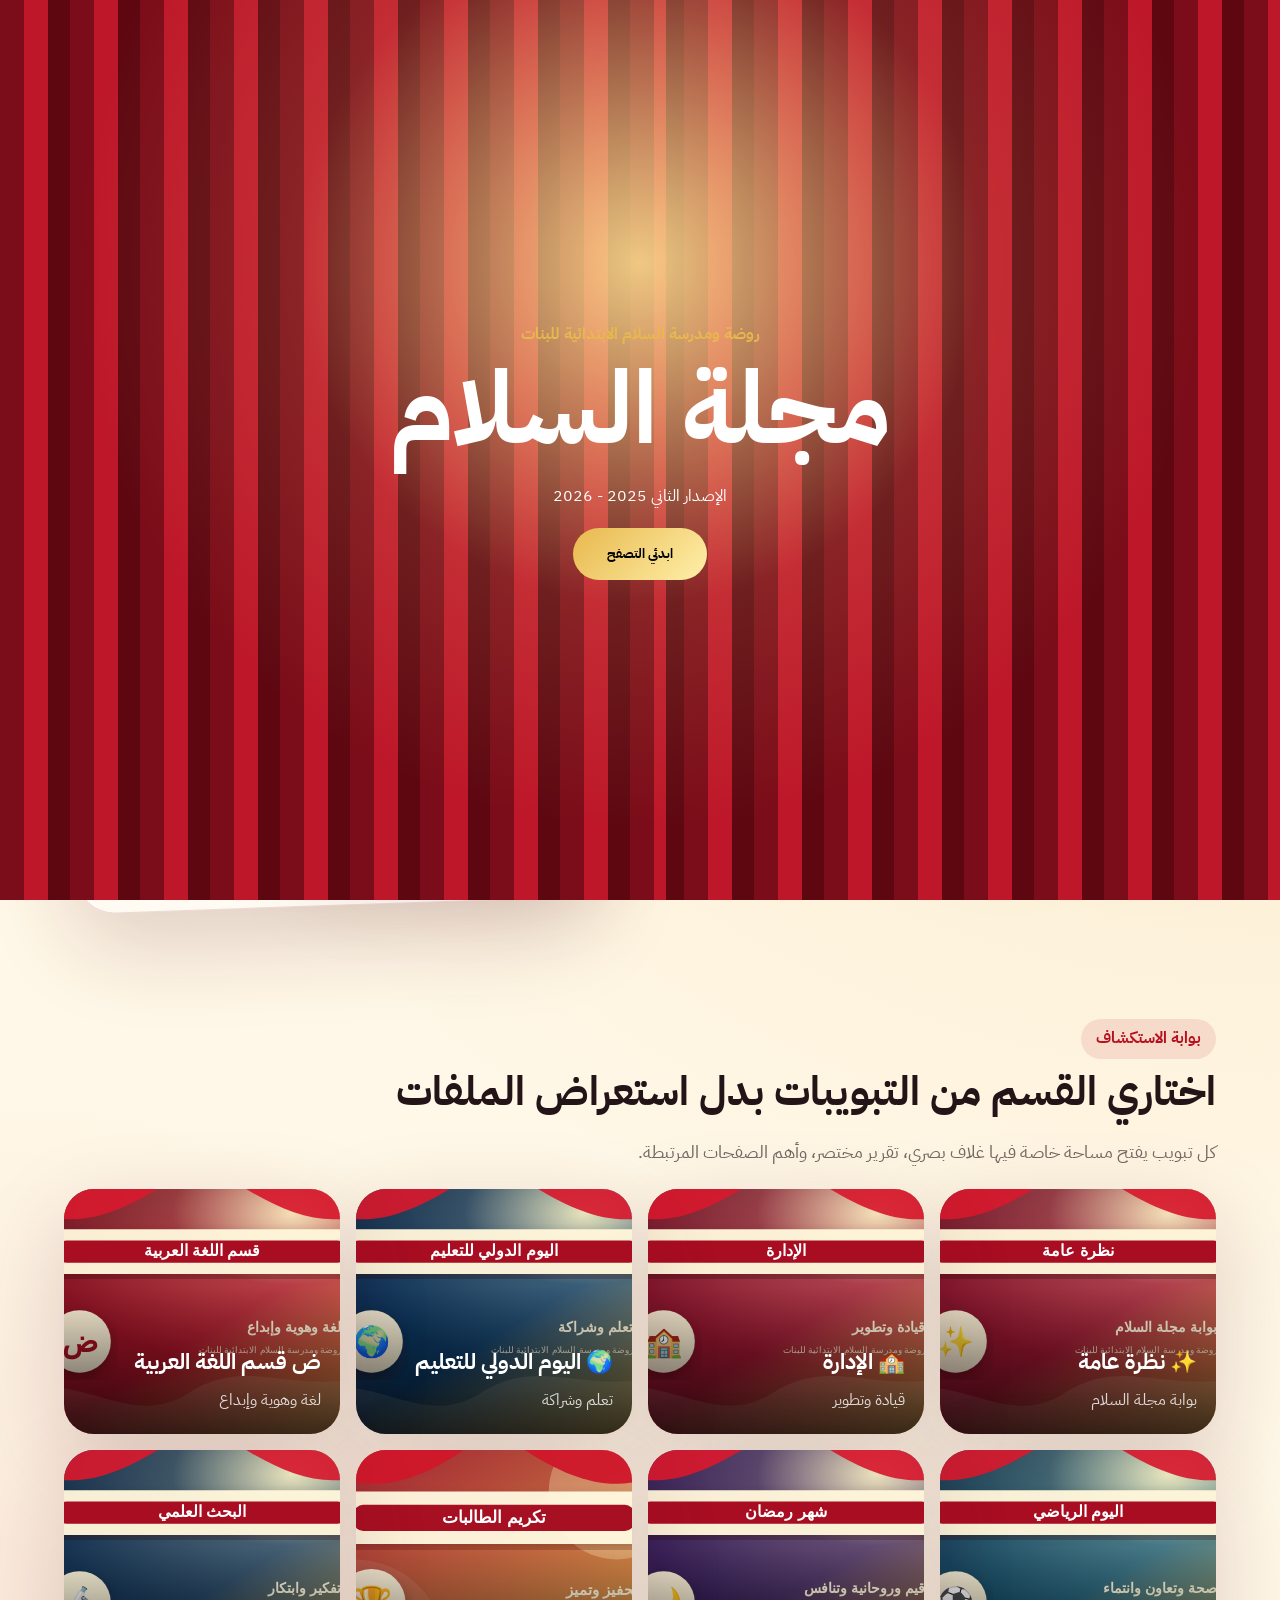
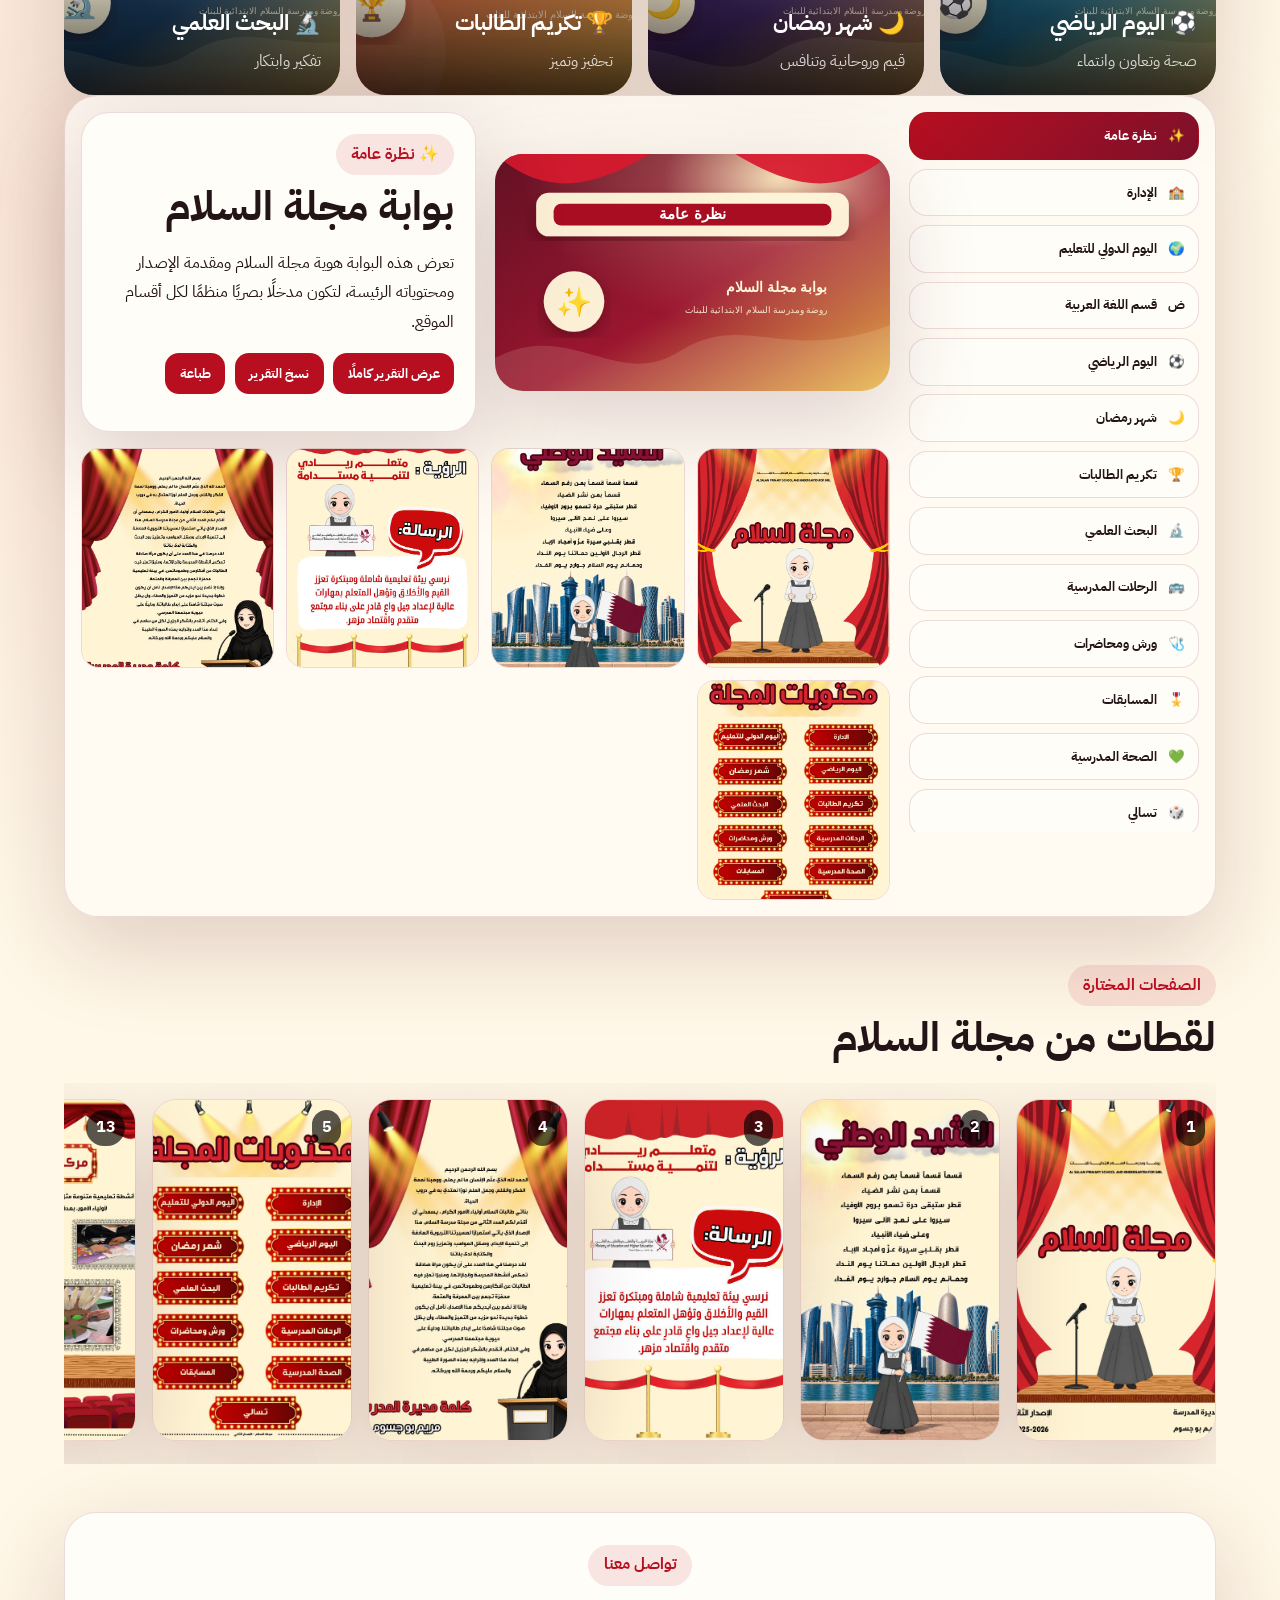
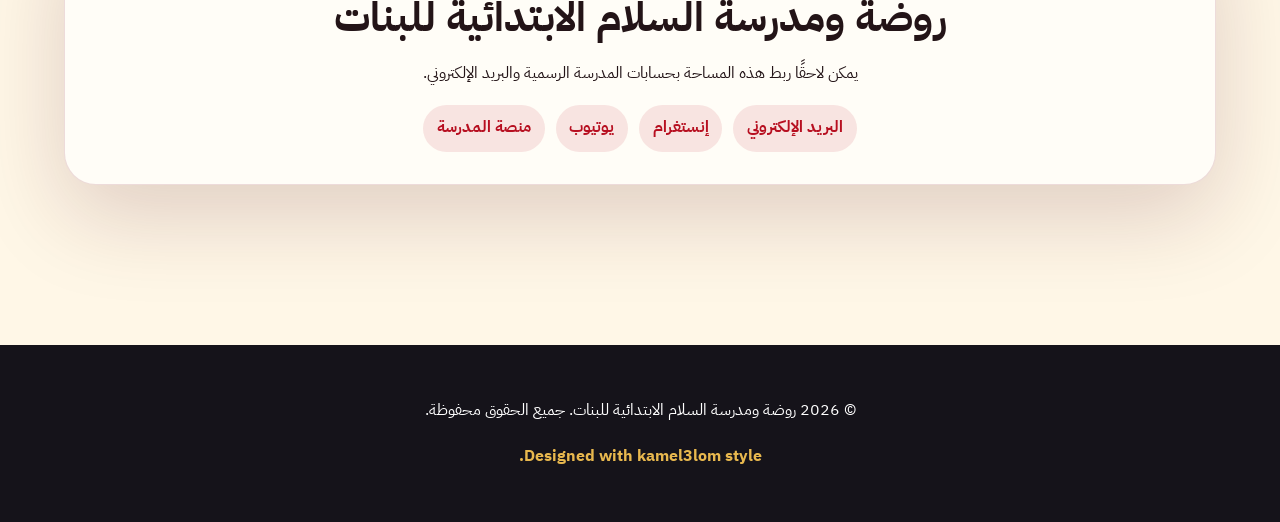
==== index.html @ d7f35604 "Add files via upload" ====
<!doctype html>
<html lang="ar" dir="rtl">
<head>
<meta charset="utf-8"><meta name="viewport" content="width=device-width,initial-scale=1">
<title>روضة ومدرسة السلام الابتدائية للبنات</title>
<meta name="description" content="موقع تفاعلي احترافي لروضة ومدرسة السلام الابتدائية للبنات يعرض المجلة والأقسام والتقارير بطريقة حديثة.">
<link rel="stylesheet" href="style.css">
</head>
<body>
<div class="cinema" id="cinema">
  <div class="curtain right"></div><div class="curtain left"></div><div class="light"></div>
  <div class="cinema-text"><span>روضة ومدرسة السلام الابتدائية للبنات</span><h1>مجلة السلام</h1><p>الإصدار الثاني 2025 - 2026</p><button id="startBtn">ابدئي التصفح</button></div>
</div>

<header class="header">
  <a class="brand" href="index.html"><span class="brand-logo">س</span><span><b>مدرسة السلام الابتدائية</b><small>مجلة السلام الرقمية</small></span></a>
  <nav id="topNav"><a href="#home">الرئيسية</a><a href="#explore">استكشاف</a><a href="#tabbed">الأقسام</a><a href="magazine.html">كل الصفحات</a><a href="#contact">تواصل</a></nav>
  <div class="actions"><button id="soundBtn">🔊</button><button id="themeBtn">◐</button><button id="menuBtn">☰</button></div>
</header>

<main id="home">
<section class="hero reveal">
  <div class="hero-text">
    <span class="label">منصة مدرسية تفاعلية</span>
    <h1>موقع يعرض إنجازات مدرسة السلام بأسلوب مجلة رقمية حديثة</h1>
    <p>واجهة مصممة لتشعر الزائرة أنها داخل منصة رسمية: تبويبات واضحة، تقارير تفاعلية، صور افتتاحية لكل قسم، ومعرض كامل لصفحات المجلة.</p>
    <div class="hero-buttons"><a class="btn" href="#tabbed">تصفّح الأقسام</a><a class="btn alt" href="magazine.html">معرض المجلة</a></div>
  </div>
  <div class="hero-stage">
    <div class="feature-card"><img src="assets/pages/page-01.jpg" alt="غلاف مجلة السلام"><span>مجلة السلام</span></div>
    <div class="floating-note">اضغطي على التبويب لفتح التقرير والصور</div>
  </div>
</section>

<section id="explore" class="portal reveal">
  <div class="section-head"><span class="label">بوابة الاستكشاف</span><h2>اختاري القسم من التبويبات بدل استعراض الملفات</h2><p>كل تبويب يفتح مساحة خاصة فيها غلاف بصري، تقرير مختصر، وأهم الصفحات المرتبطة.</p></div>
  <div class="portal-tabs" id="portalTabs"></div>
</section>

<section id="tabbed" class="tabbed reveal">
  <div class="tabs-shell">
    <aside class="side-tabs" id="sideTabs"></aside>
    <section class="tab-content" id="tabContent"></section>
  </div>
</section>

<section class="showcase reveal">
  <div class="section-head"><span class="label">الصفحات المختارة</span><h2>لقطات من مجلة السلام</h2></div>
  <div class="page-carousel" id="pageCarousel"></div>
</section>

<section id="contact" class="contact reveal">
  <div class="contact-card"><span class="label">تواصل معنا</span><h2>روضة ومدرسة السلام الابتدائية للبنات</h2><p>يمكن لاحقًا ربط هذه المساحة بحسابات المدرسة الرسمية والبريد الإلكتروني.</p><div><a>البريد الإلكتروني</a><a>إنستغرام</a><a>يوتيوب</a><a>منصة المدرسة</a></div></div>
</section>
</main>

<div class="report-modal" id="reportModal">
  <div class="report-panel"><button class="close" id="closeReport">×</button><div id="reportPanelContent"></div></div>
</div>
<div class="image-modal" id="imageModal"><button id="closeImage">×</button><img id="bigImage" alt="صفحة مكبرة"></div>
<button class="top-btn" id="topBtn">↑</button>
<footer><p>© 2026 روضة ومدرسة السلام الابتدائية للبنات. جميع الحقوق محفوظة.</p><p class="sig">Designed with kamel3lom style.</p></footer>
<script src="data.js"></script><script src="script.js"></script>
</body></html>
---- style.css ----
@import url('https://fonts.googleapis.com/css2?family=IBM+Plex+Sans+Arabic:wght@400;500;700;800&display=swap');
:root{--bg:#fff7e7;--surface:#fffdf7;--glass:rgba(255,253,247,.78);--text:#231417;--muted:#756764;--red:#b70f20;--maroon:#7d102a;--gold:#e8b84e;--line:rgba(125,16,42,.14);--shadow:0 30px 90px rgba(78,18,30,.18)}
.dark{--bg:#0f0d13;--surface:#1b1720;--glass:rgba(27,23,32,.78);--text:#fff8ea;--muted:#c9beb7;--line:rgba(255,255,255,.12);--shadow:0 30px 90px rgba(0,0,0,.5)}
*{box-sizing:border-box}html{scroll-behavior:smooth}body{margin:0;font-family:'IBM Plex Sans Arabic',Tahoma,sans-serif;color:var(--text);background:radial-gradient(circle at top right,rgba(232,184,78,.28),transparent 34%),radial-gradient(circle at left 48%,rgba(183,15,32,.08),transparent 30%),var(--bg);line-height:1.85}a{text-decoration:none;color:inherit}img{display:block;max-width:100%}button,input{font-family:inherit}
.cinema{position:fixed;inset:0;z-index:999;background:#160b0e;display:grid;place-items:center;overflow:hidden;transition:.8s}.cinema.hide{opacity:0;visibility:hidden}.curtain{position:absolute;top:0;height:100%;width:52%;background:repeating-linear-gradient(90deg,#7b0c19 0 24px,#bd1729 24px 48px,#5e0711 48px 70px);transition:1.4s cubic-bezier(.77,0,.18,1)}.curtain.right{right:0}.curtain.left{left:0}.cinema.open .curtain.right{transform:translateX(102%)}.cinema.open .curtain.left{transform:translateX(-102%)}.light{position:absolute;inset:-15%;background:radial-gradient(circle at 50% 34%,rgba(255,226,145,.88),rgba(255,226,145,.11) 30%,transparent 50%)}.cinema-text{position:relative;text-align:center;color:white;z-index:2}.cinema-text span{color:var(--gold);font-weight:900}.cinema-text h1{font-size:clamp(3rem,8vw,7rem);margin:.2rem 0}.cinema-text button{border:none;border-radius:999px;padding:1rem 2.1rem;background:linear-gradient(135deg,var(--gold),#fff0a9);font-weight:900;cursor:pointer}
.header{position:sticky;top:0;z-index:80;display:flex;align-items:center;justify-content:space-between;gap:1rem;padding:1rem 5vw;background:var(--glass);backdrop-filter:blur(20px);border-bottom:1px solid var(--line)}.brand{display:flex;align-items:center;gap:.8rem}.brand-logo{width:54px;height:54px;border-radius:19px;background:linear-gradient(135deg,var(--red),var(--gold));display:grid;place-items:center;color:white;font-weight:900;font-size:1.45rem;box-shadow:var(--shadow)}.brand small{display:block;color:var(--muted)}nav{display:flex;gap:.2rem}nav a{padding:.65rem .85rem;border-radius:999px;color:var(--muted);font-weight:900}nav a:hover{background:rgba(183,15,32,.1);color:var(--red)}.actions{display:flex;gap:.45rem}.actions button{width:43px;height:43px;border:1px solid var(--line);border-radius:15px;background:var(--surface);color:var(--text);font-weight:900;cursor:pointer}.actions #menuBtn{display:none}
main{padding:0 5vw 4rem}.hero{min-height:78vh;display:grid;grid-template-columns:1.08fr .92fr;gap:2rem;align-items:center;padding:4rem 0}.label{display:inline-flex;background:rgba(183,15,32,.1);color:var(--red);padding:.35rem .95rem;border-radius:999px;font-weight:900}.dark .label{color:var(--gold);background:rgba(232,184,78,.13)}h1{font-size:clamp(2.5rem,5.5vw,5.4rem);line-height:1.1;margin:.75rem 0 1rem}h2{font-size:clamp(1.9rem,3.2vw,3.1rem);line-height:1.25;margin:.4rem 0}.hero p,.section-head p,.mag-hero p{font-size:1.15rem;color:var(--muted);max-width:760px}.hero-buttons{display:flex;gap:.85rem;flex-wrap:wrap;margin-top:2rem}.btn{border:none;border-radius:17px;padding:.9rem 1.25rem;background:linear-gradient(135deg,var(--red),var(--maroon));color:white;font-weight:900;box-shadow:var(--shadow);display:inline-flex}.btn.alt{background:var(--surface);border:1px solid var(--line);color:var(--text)}
.hero-stage{position:relative}.feature-card{background:var(--glass);border:1px solid var(--line);border-radius:38px;padding:1rem;box-shadow:var(--shadow);transform:rotate(-2deg)}.feature-card img{border-radius:28px}.feature-card span{display:block;text-align:center;font-weight:900;color:var(--red);margin-top:.7rem}.floating-note{position:absolute;bottom:8%;right:-3%;background:var(--surface);border:1px solid var(--line);border-radius:22px;padding:.9rem 1rem;box-shadow:var(--shadow);font-weight:900;color:var(--muted)}
.section-head{margin:3rem 0 1.25rem}.portal-tabs{display:grid;grid-template-columns:repeat(4,1fr);gap:1rem}.portal-card{position:relative;min-height:245px;border-radius:30px;overflow:hidden;box-shadow:var(--shadow);cursor:pointer;transition:.3s}.portal-card:hover{transform:translateY(-8px)}.portal-card img{height:100%;width:100%;object-fit:cover}.portal-card .overlay{position:absolute;inset:0;background:linear-gradient(to top,rgba(0,0,0,.74),transparent 60%);display:flex;align-items:end;padding:1.2rem;color:white}.portal-card h3{margin:0;font-size:1.35rem}.portal-card p{margin:.2rem 0 0;color:rgba(255,255,255,.82)}
.tabs-shell{display:grid;grid-template-columns:290px 1fr;gap:1.2rem;background:var(--glass);border:1px solid var(--line);border-radius:34px;padding:1rem;box-shadow:var(--shadow)}.side-tabs{display:grid;gap:.55rem;align-content:start;max-height:720px;overflow:auto}.tab-btn{display:flex;align-items:center;gap:.7rem;text-align:right;border:1px solid var(--line);background:var(--surface);color:var(--text);border-radius:18px;padding:.8rem;cursor:pointer;font-weight:900}.tab-btn.active{background:linear-gradient(135deg,var(--red),var(--maroon));color:white}.tab-content{min-height:600px}.tab-hero{display:grid;grid-template-columns:1fr 1fr;gap:1.2rem;align-items:center}.tab-hero img{border-radius:28px;box-shadow:var(--shadow)}.tab-report{background:var(--surface);border:1px solid var(--line);border-radius:28px;padding:1.3rem;box-shadow:var(--shadow)}.tab-actions{display:flex;gap:.6rem;flex-wrap:wrap;margin:1rem 0}.tab-actions button,.report-actions button{border:none;border-radius:14px;background:var(--red);color:white;padding:.65rem .9rem;font-weight:900;cursor:pointer}.tab-pages{display:grid;grid-template-columns:repeat(4,1fr);gap:.75rem;margin-top:1rem}.tab-pages img{height:220px;width:100%;object-fit:cover;border-radius:18px;cursor:pointer;border:1px solid var(--line);transition:.2s}.tab-pages img:hover{transform:scale(1.03)}
.page-carousel{display:grid;grid-auto-flow:column;grid-auto-columns:minmax(200px,260px);gap:1rem;overflow:auto;padding:1rem 0 1.4rem}.page-thumb{position:relative;border-radius:24px;overflow:hidden;box-shadow:var(--shadow);cursor:pointer;border:1px solid var(--line)}.page-thumb img{height:340px;width:100%;object-fit:cover}.page-thumb b{position:absolute;top:.6rem;right:.6rem;background:rgba(0,0,0,.65);color:white;border-radius:999px;padding:.2rem .6rem}
.contact{padding:3rem 0}.contact-card{background:var(--surface);border:1px solid var(--line);border-radius:32px;padding:2rem;text-align:center;box-shadow:var(--shadow)}.contact-card div{display:flex;justify-content:center;gap:.7rem;flex-wrap:wrap}.contact-card a{background:rgba(183,15,32,.1);color:var(--red);padding:.55rem .85rem;border-radius:999px;font-weight:900}
.report-modal,.image-modal{position:fixed;inset:0;z-index:220;background:rgba(0,0,0,.84);display:none;align-items:center;justify-content:center;padding:2rem}.report-modal.open,.image-modal.open{display:flex}.report-panel{width:min(1120px,96vw);max-height:88vh;overflow:auto;background:var(--surface);border-radius:34px;padding:1.3rem;box-shadow:var(--shadow)}.close,#closeImage{position:absolute;top:22px;left:22px;width:50px;height:50px;border:none;border-radius:17px;font-size:2rem;cursor:pointer}.image-modal img{max-width:94vw;max-height:88vh;border-radius:20px;background:white}
.mag-hero{text-align:center;max-width:900px;margin:auto;padding:4rem 0 1.5rem}.mag-hero input{width:min(640px,100%);padding:1rem;border:1px solid var(--line);background:var(--surface);color:var(--text);border-radius:18px}.gallery-grid{display:grid;grid-template-columns:repeat(4,1fr);gap:1rem}.gallery-item{background:var(--surface);border:1px solid var(--line);border-radius:24px;overflow:hidden;box-shadow:var(--shadow);cursor:pointer}.gallery-item img{height:330px;width:100%;object-fit:cover}.gallery-item p{margin:0;padding:.75rem 1rem;color:var(--muted);font-weight:900}
.reveal{opacity:0;transform:translateY(26px);transition:.75s}.reveal.show{opacity:1;transform:translateY(0)}.top-btn{position:fixed;bottom:22px;left:22px;width:46px;height:46px;border:none;border-radius:16px;background:var(--gold);font-weight:900;box-shadow:var(--shadow);display:none}.top-btn.show{display:block}footer{background:#15131a;color:white;text-align:center;padding:2.2rem 5vw;margin-top:3rem}.sig{color:var(--gold);font-weight:900}
@media(max-width:1100px){.hero,.tab-hero{grid-template-columns:1fr}.portal-tabs,.gallery-grid,.tab-pages{grid-template-columns:repeat(2,1fr)}.tabs-shell{grid-template-columns:1fr}.side-tabs{grid-template-columns:repeat(2,1fr);max-height:none}}
@media(max-width:760px){.actions #menuBtn{display:block}nav{display:none;position:fixed;inset:86px 0 auto 0;background:var(--surface);padding:1rem 5vw;border-bottom:1px solid var(--line);flex-direction:column;align-items:stretch}nav.open{display:flex}.hero{min-height:auto;padding:2rem 0}h1{font-size:2.35rem}.portal-tabs,.gallery-grid,.tab-pages,.side-tabs{grid-template-columns:1fr}.floating-note{position:static;margin-top:1rem}}
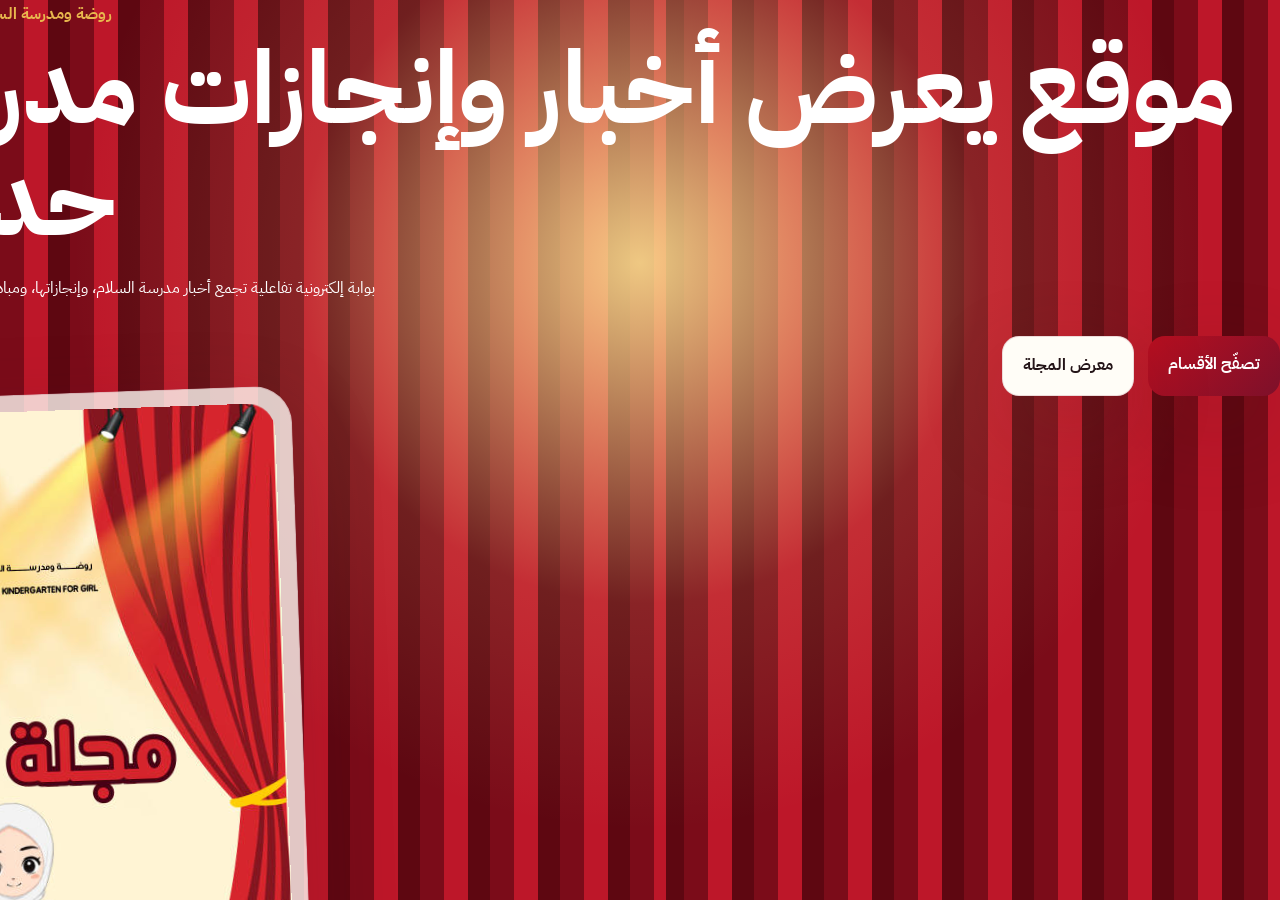
==== commit e53db768: "Add files via upload" ====
--- a/index.html
+++ b/index.html
@@ -9,21 +9,8 @@
 <body>
 <div class="cinema" id="cinema">
   <div class="curtain right"></div><div class="curtain left"></div><div class="light"></div>
-  <div class="cinema-text"><span>روضة ومدرسة السلام الابتدائية للبنات</span><h1>مجلة السلام</h1><p>الإصدار الثاني 2025 - 2026</p><button id="startBtn">ابدئي التصفح</button></div>
-</div>
-
-<header class="header">
-  <a class="brand" href="index.html"><span class="brand-logo">س</span><span><b>مدرسة السلام الابتدائية</b><small>مجلة السلام الرقمية</small></span></a>
-  <nav id="topNav"><a href="#home">الرئيسية</a><a href="#explore">استكشاف</a><a href="#tabbed">الأقسام</a><a href="magazine.html">كل الصفحات</a><a href="#contact">تواصل</a></nav>
-  <div class="actions"><button id="soundBtn">🔊</button><button id="themeBtn">◐</button><button id="menuBtn">☰</button></div>
-</header>
-
-<main id="home">
-<section class="hero reveal">
-  <div class="hero-text">
-    <span class="label">منصة مدرسية تفاعلية</span>
-    <h1>موقع يعرض إنجازات مدرسة السلام بأسلوب مجلة رقمية حديثة</h1>
-    <p>واجهة مصممة لتشعر الزائرة أنها داخل منصة رسمية: تبويبات واضحة، تقارير تفاعلية، صور افتتاحية لكل قسم، ومعرض كامل لصفحات المجلة.</p>
+  <div class="cinema-text"><span>روضة ومدرسة السلام الابتدائية للبنات</span><h1>موقع يعرض أخبار وإنجازات مدرسة السلام بأسلوب مجلة رقمية حديثة</h1>
+    <p>بوابة إلكترونية تفاعلية تجمع أخبار مدرسة السلام، وإنجازاتها، ومبادراتها التعليمية في عرض رقمي منظم يعكس هوية المدرسة ورسالتها.</p>
     <div class="hero-buttons"><a class="btn" href="#tabbed">تصفّح الأقسام</a><a class="btn alt" href="magazine.html">معرض المجلة</a></div>
   </div>
   <div class="hero-stage">
@@ -59,6 +46,6 @@
 </div>
 <div class="image-modal" id="imageModal"><button id="closeImage">×</button><img id="bigImage" alt="صفحة مكبرة"></div>
 <button class="top-btn" id="topBtn">↑</button>
-<footer><p>© 2026 روضة ومدرسة السلام الابتدائية للبنات. جميع الحقوق محفوظة.</p><p class="sig">Designed with kamel3lom style.</p></footer>
+<footer><p>© 2026 روضة ومدرسة السلام الابتدائية للبنات. جميع الحقوق محفوظة.</p></footer>
 <script src="data.js"></script><script src="script.js"></script>
 </body></html>
--- a/style.css
+++ b/style.css
@@ -16,3 +16,220 @@
 .reveal{opacity:0;transform:translateY(26px);transition:.75s}.reveal.show{opacity:1;transform:translateY(0)}.top-btn{position:fixed;bottom:22px;left:22px;width:46px;height:46px;border:none;border-radius:16px;background:var(--gold);font-weight:900;box-shadow:var(--shadow);display:none}.top-btn.show{display:block}footer{background:#15131a;color:white;text-align:center;padding:2.2rem 5vw;margin-top:3rem}.sig{color:var(--gold);font-weight:900}
 @media(max-width:1100px){.hero,.tab-hero{grid-template-columns:1fr}.portal-tabs,.gallery-grid,.tab-pages{grid-template-columns:repeat(2,1fr)}.tabs-shell{grid-template-columns:1fr}.side-tabs{grid-template-columns:repeat(2,1fr);max-height:none}}
 @media(max-width:760px){.actions #menuBtn{display:block}nav{display:none;position:fixed;inset:86px 0 auto 0;background:var(--surface);padding:1rem 5vw;border-bottom:1px solid var(--line);flex-direction:column;align-items:stretch}nav.open{display:flex}.hero{min-height:auto;padding:2rem 0}h1{font-size:2.35rem}.portal-tabs,.gallery-grid,.tab-pages,.side-tabs{grid-template-columns:1fr}.floating-note{position:static;margin-top:1rem}}
+
+
+/* Salama visual identity enhancements */
+.portal-card .overlay{
+  justify-content:space-between;
+  gap:1rem;
+}
+.mini-salama{
+  width:86px;
+  height:86px!important;
+  object-fit:cover;
+  border-radius:28px;
+  border:3px solid rgba(255,255,255,.85);
+  box-shadow:0 18px 45px rgba(0,0,0,.28);
+  transform:rotate(-3deg);
+}
+.tab-icon{
+  width:36px;
+  height:36px;
+  display:grid;
+  place-items:center;
+  border-radius:13px;
+  background:rgba(183,15,32,.10);
+}
+.tab-btn.active .tab-icon{
+  background:rgba(255,255,255,.18);
+}
+.tab-hero.enhanced{
+  align-items:stretch;
+}
+.section-cover{
+  position:relative;
+  min-height:360px;
+}
+.section-cover > img{
+  width:100%;
+  height:100%;
+  min-height:360px;
+  object-fit:cover;
+  border-radius:28px;
+  box-shadow:var(--shadow);
+}
+.salama-badge{
+  position:absolute;
+  left:22px;
+  bottom:22px;
+  display:flex;
+  align-items:center;
+  gap:.75rem;
+  background:rgba(255,253,247,.88);
+  border:1px solid rgba(255,255,255,.7);
+  backdrop-filter:blur(14px);
+  border-radius:26px;
+  padding:.55rem .75rem;
+  box-shadow:0 22px 60px rgba(0,0,0,.22);
+}
+.dark .salama-badge{
+  background:rgba(27,23,32,.86);
+}
+.salama-badge img{
+  width:76px;
+  height:76px;
+  object-fit:cover;
+  border-radius:22px;
+  border:3px solid #fff;
+}
+.salama-badge span{
+  width:48px;
+  height:48px;
+  display:grid;
+  place-items:center;
+  border-radius:17px;
+  background:linear-gradient(135deg,var(--red),var(--gold));
+  color:#fff;
+  font-size:1.45rem;
+  font-weight:900;
+}
+.salama-badge.large img{
+  width:92px;
+  height:92px;
+}
+.identity-strip{
+  margin:1rem 0;
+  padding:1rem;
+  border-radius:22px;
+  border:1px solid var(--line);
+  background:linear-gradient(135deg,rgba(183,15,32,.08),rgba(232,184,78,.12));
+}
+.identity-strip span{
+  display:block;
+  color:var(--red);
+  font-weight:900;
+  font-size:.9rem;
+}
+.identity-strip b{
+  display:block;
+  font-size:1.25rem;
+}
+.identity-strip em{
+  display:block;
+  color:var(--muted);
+  font-style:normal;
+}
+.report-view{
+  margin-bottom:1rem;
+}
+@media(max-width:760px){
+  .mini-salama{width:70px;height:70px!important}
+  .salama-badge{position:static;margin-top:.8rem;justify-content:center}
+  .section-cover > img{min-height:250px}
+}
+
+/* Mobile speed and iPhone responsiveness */
+*{
+  -webkit-tap-highlight-color: transparent;
+}
+img{
+  content-visibility:auto;
+  will-change:transform;
+  backface-visibility:hidden;
+}
+.tab-btn,
+.portal-card,
+.tab-pages img,
+.page-thumb,
+.gallery-item,
+button{
+  touch-action: manipulation;
+}
+.tab-btn{
+  min-height:58px;
+}
+.tab-content{
+  scroll-margin-top:105px;
+}
+.tab-pages.compact{
+  grid-template-columns:repeat(4,1fr);
+}
+.more-btn{
+  margin-top:1rem;
+  width:100%;
+  border:none;
+  border-radius:18px;
+  padding:.9rem 1rem;
+  background:linear-gradient(135deg,var(--red),var(--maroon));
+  color:white;
+  font-weight:900;
+  box-shadow:var(--shadow);
+  cursor:pointer;
+}
+@media(max-width:760px){
+  .tabs-shell{
+    gap:.75rem;
+    padding:.7rem;
+  }
+  .side-tabs{
+    display:flex;
+    overflow-x:auto;
+    gap:.55rem;
+    padding-bottom:.25rem;
+    scroll-snap-type:x mandatory;
+  }
+  .tab-btn{
+    min-width:154px;
+    scroll-snap-align:start;
+    justify-content:center;
+    flex-direction:column;
+    gap:.25rem;
+    font-size:.95rem;
+  }
+  .tab-icon{
+    width:42px;
+    height:42px;
+  }
+  .tab-content{
+    min-height:auto;
+  }
+  .tab-hero.enhanced{
+    gap:.8rem;
+  }
+  .section-cover > img{
+    min-height:210px;
+    max-height:280px;
+    object-fit:cover;
+  }
+  .tab-report{
+    padding:1rem;
+  }
+  .tab-pages.compact{
+    grid-template-columns:repeat(2,1fr);
+  }
+  .tab-pages img{
+    height:170px;
+  }
+  .portal-tabs{
+    grid-template-columns:1fr;
+  }
+}
+
+/* Final Salama tab visuals */
+.portal-card img,
+.section-cover > img{
+  object-fit: cover;
+  object-position: center;
+}
+.portal-card{
+  min-height: 285px;
+}
+.portal-card .overlay{
+  background: linear-gradient(to top, rgba(55, 5, 15, .78), rgba(55, 5, 15, .08) 62%);
+}
+.tab-hero.enhanced .section-cover > img{
+  object-position: center;
+}
+footer .sig{
+  display:none !important;
+}
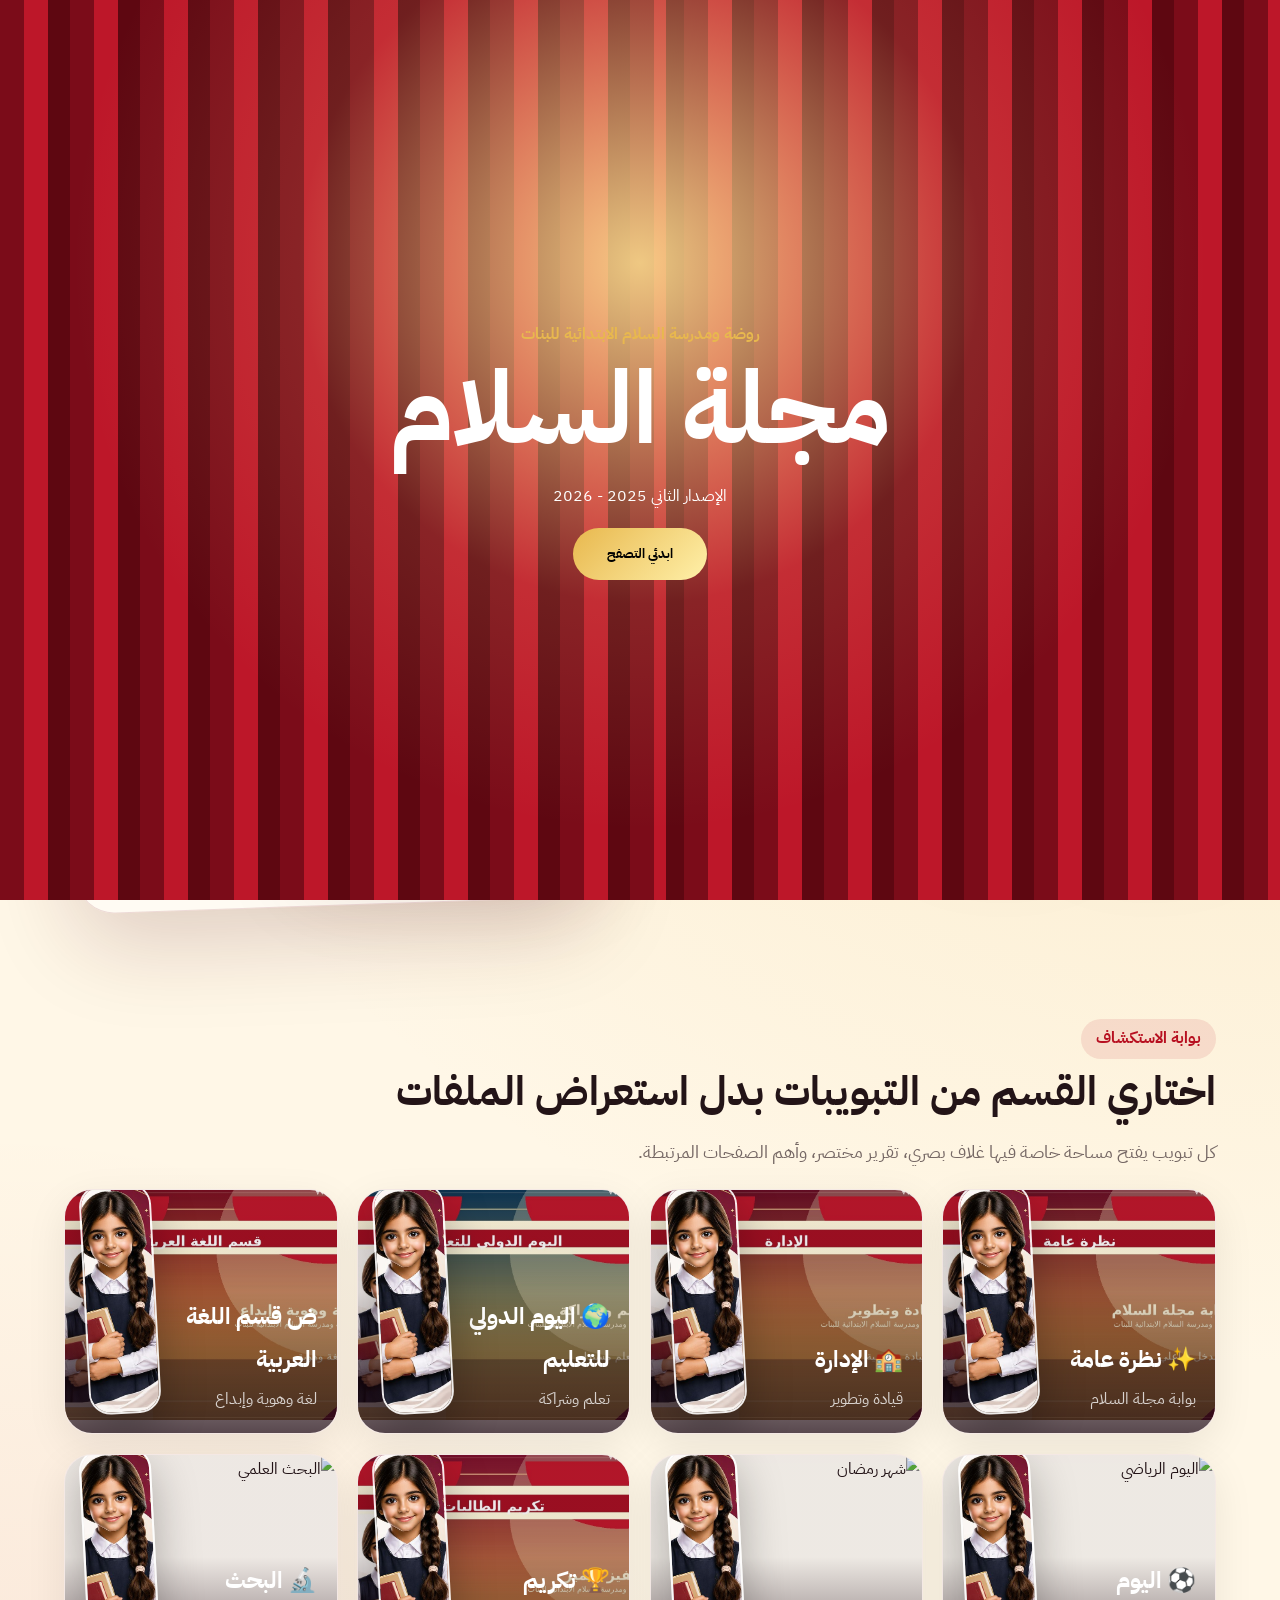
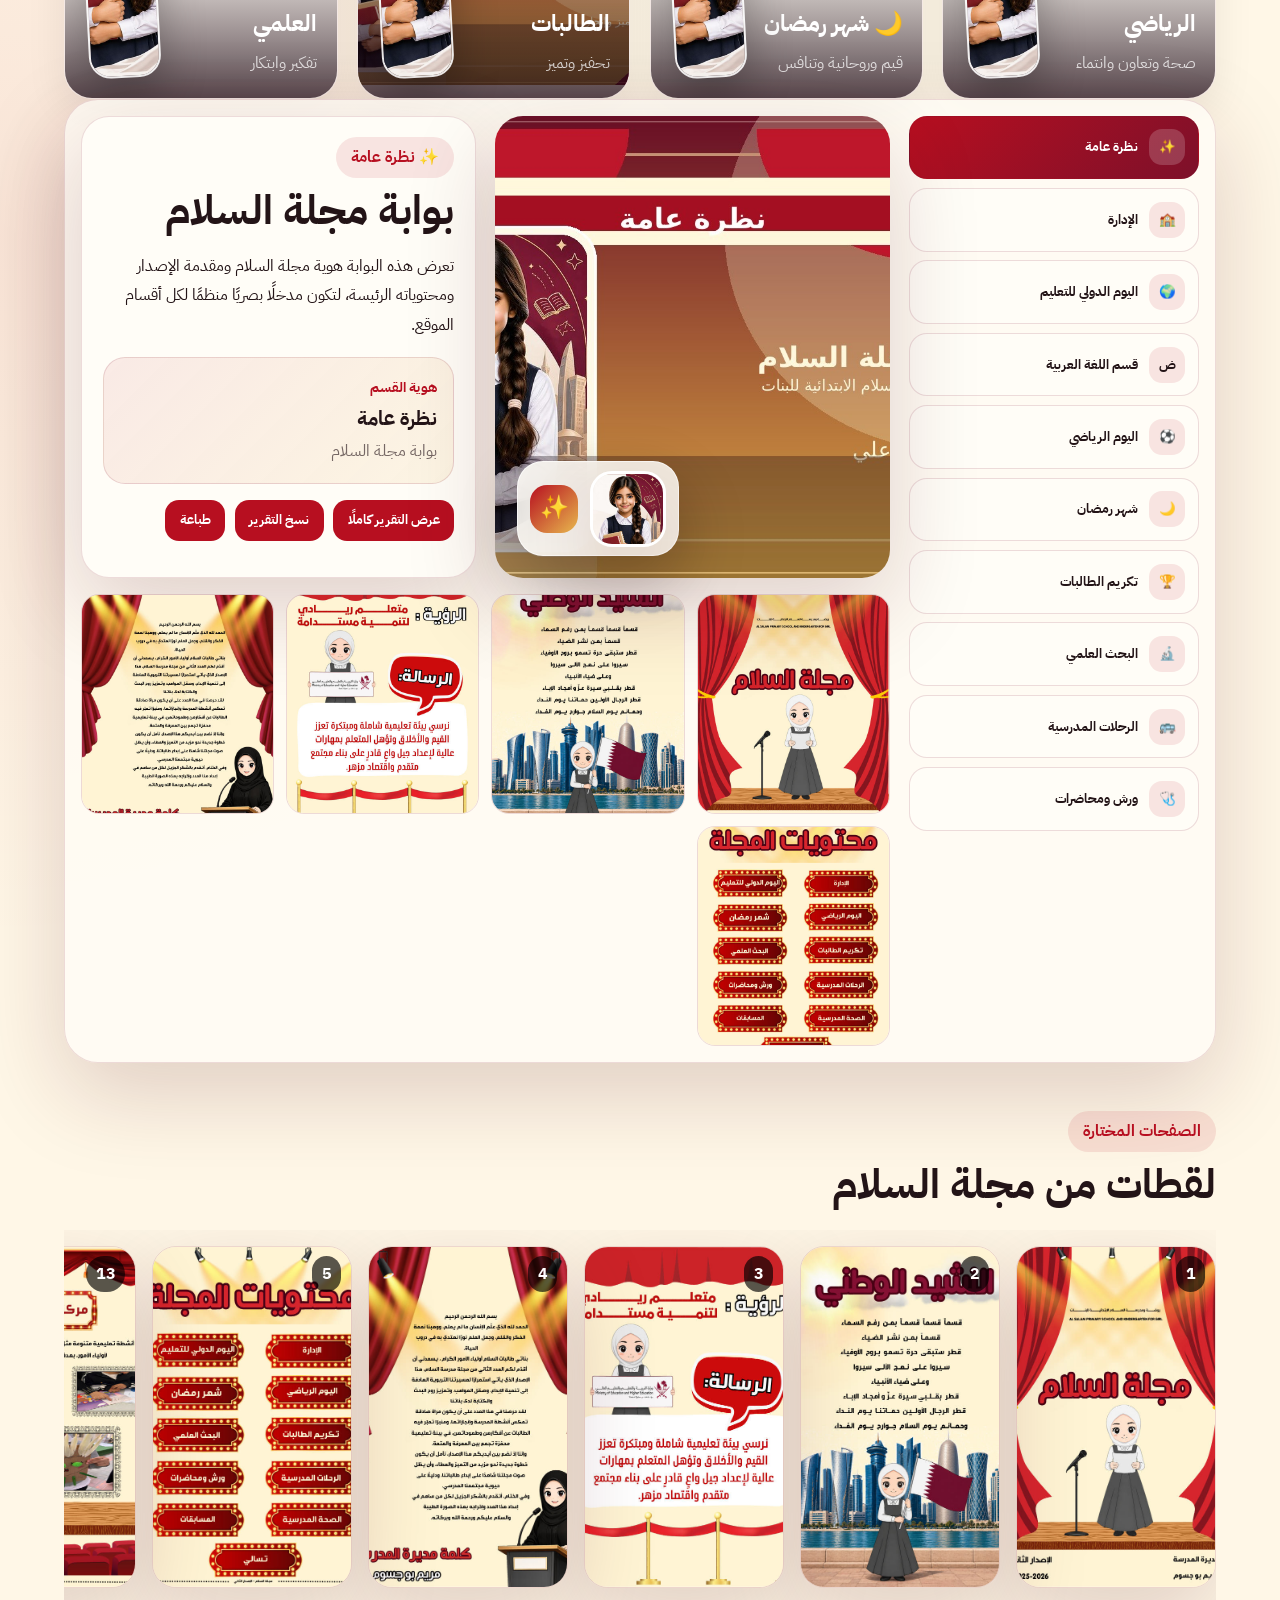
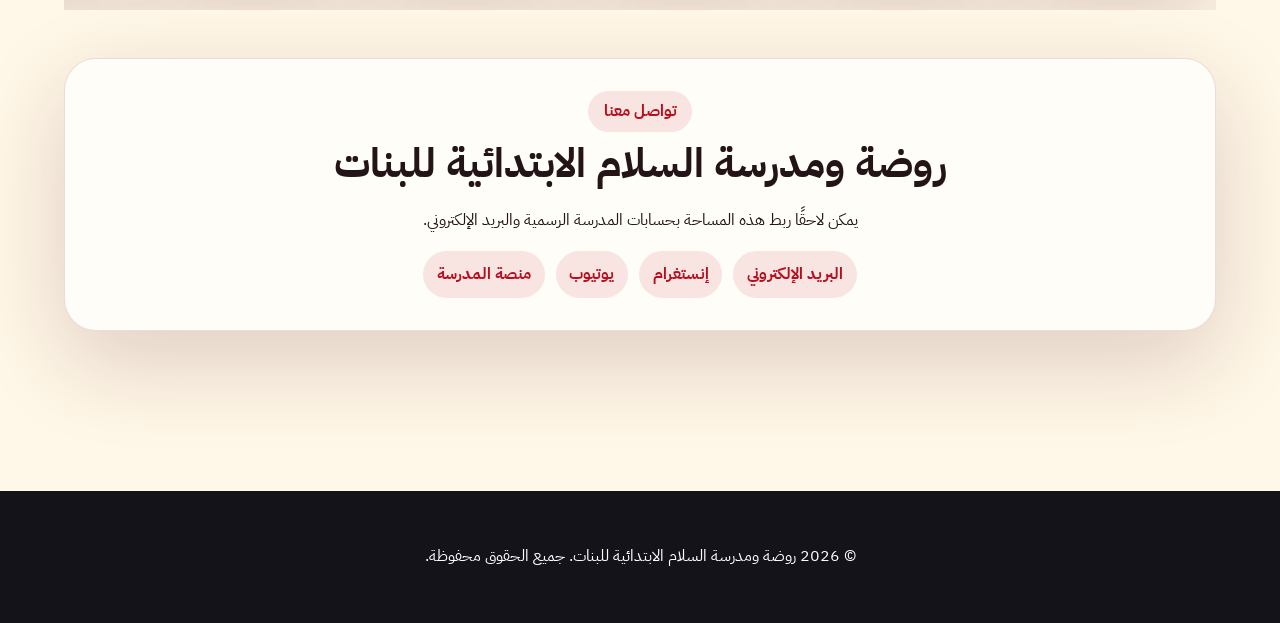
==== commit 18ae86bf: "Add files via upload" ====
--- a/index.html
+++ b/index.html
@@ -9,8 +9,21 @@
 <body>
 <div class="cinema" id="cinema">
   <div class="curtain right"></div><div class="curtain left"></div><div class="light"></div>
-  <div class="cinema-text"><span>روضة ومدرسة السلام الابتدائية للبنات</span><h1>موقع يعرض أخبار وإنجازات مدرسة السلام بأسلوب مجلة رقمية حديثة</h1>
-    <p>بوابة إلكترونية تفاعلية تجمع أخبار مدرسة السلام، وإنجازاتها، ومبادراتها التعليمية في عرض رقمي منظم يعكس هوية المدرسة ورسالتها.</p>
+  <div class="cinema-text"><span>روضة ومدرسة السلام الابتدائية للبنات</span><h1>مجلة السلام</h1><p>الإصدار الثاني 2025 - 2026</p><button id="startBtn">ابدئي التصفح</button></div>
+</div>
+
+<header class="header">
+  <a class="brand" href="index.html"><span class="brand-logo">س</span><span><b>مدرسة السلام الابتدائية</b><small>مجلة السلام الرقمية</small></span></a>
+  <nav id="topNav"><a href="#home">الرئيسية</a><a href="#explore">استكشاف</a><a href="#tabbed">الأقسام</a><a href="magazine.html">كل الصفحات</a><a href="#contact">تواصل</a></nav>
+  <div class="actions"><button id="soundBtn">🔊</button><button id="themeBtn">◐</button><button id="menuBtn">☰</button></div>
+</header>
+
+<main id="home">
+<section class="hero reveal">
+  <div class="hero-text">
+    <span class="label">منصة مدرسية تفاعلية</span>
+    <h1>موقع يعرض أخبار وإنجازات مدرسة السلام بأسلوب مجلة رقمية حديثة</h1>
+    <p>منصة رقمية حديثة تعرض أخبار مدرسة السلام وإنجازاتها ومبادراتها التعليمية بأسلوب تفاعلي أنيق يعكس هوية المدرسة ورسالتها التربوية.</p>
     <div class="hero-buttons"><a class="btn" href="#tabbed">تصفّح الأقسام</a><a class="btn alt" href="magazine.html">معرض المجلة</a></div>
   </div>
   <div class="hero-stage">
--- a/style.css
+++ b/style.css
@@ -128,108 +128,55 @@
   .section-cover > img{min-height:250px}
 }
 
-/* Mobile speed and iPhone responsiveness */
-*{
-  -webkit-tap-highlight-color: transparent;
+/* Qatari Salama cards - no foreign flags */
+footer .sig{display:none!important}
+.portal-card img,.section-cover > img{object-fit:cover;object-position:center}
+.portal-card .overlay{background:linear-gradient(to top,rgba(55,5,15,.72),rgba(55,5,15,.06) 62%)}
+.salama-badge img{object-position:center top}
+
+
+/* Refined elegant tabs */
+.portal-tabs{
+  gap:1.2rem!important;
 }
-img{
-  content-visibility:auto;
-  will-change:transform;
-  backface-visibility:hidden;
+.portal-card{
+  border-radius:28px!important;
+  overflow:hidden;
+  background:rgba(255,252,247,.92)!important;
+  border:1px solid rgba(120,13,42,.08)!important;
+  box-shadow:0 12px 40px rgba(0,0,0,.08)!important;
+  transition:all .28s ease;
 }
-.tab-btn,
-.portal-card,
-.tab-pages img,
-.page-thumb,
-.gallery-item,
-button{
-  touch-action: manipulation;
+.portal-card:hover{
+  transform:translateY(-6px);
+  box-shadow:0 24px 60px rgba(0,0,0,.16)!important;
 }
-.tab-btn{
-  min-height:58px;
+.portal-card img{
+  height:230px!important;
+  object-fit:cover!important;
 }
-.tab-content{
-  scroll-margin-top:105px;
+.portal-card .overlay{
+  padding:1.2rem!important;
+  background:linear-gradient(to top,rgba(31,10,20,.74),rgba(31,10,20,.08) 58%)!important;
 }
-.tab-pages.compact{
-  grid-template-columns:repeat(4,1fr);
+.portal-card h3{
+  font-size:1.45rem!important;
 }
-.more-btn{
-  margin-top:1rem;
-  width:100%;
-  border:none;
-  border-radius:18px;
-  padding:.9rem 1rem;
-  background:linear-gradient(135deg,var(--red),var(--maroon));
-  color:white;
-  font-weight:900;
-  box-shadow:var(--shadow);
-  cursor:pointer;
+.portal-card p{
+  opacity:.95;
+}
+.mini-salama{
+  width:72px!important;
+  height:72px!important;
+  border-radius:22px!important;
+  border:2px solid rgba(255,255,255,.9)!important;
+}
+.hero p{
+  max-width:900px;
+  line-height:2;
 }
 @media(max-width:760px){
-  .tabs-shell{
-    gap:.75rem;
-    padding:.7rem;
-  }
-  .side-tabs{
-    display:flex;
-    overflow-x:auto;
-    gap:.55rem;
-    padding-bottom:.25rem;
-    scroll-snap-type:x mandatory;
-  }
-  .tab-btn{
-    min-width:154px;
-    scroll-snap-align:start;
-    justify-content:center;
-    flex-direction:column;
-    gap:.25rem;
-    font-size:.95rem;
-  }
-  .tab-icon{
-    width:42px;
-    height:42px;
-  }
-  .tab-content{
-    min-height:auto;
-  }
-  .tab-hero.enhanced{
-    gap:.8rem;
-  }
-  .section-cover > img{
-    min-height:210px;
-    max-height:280px;
-    object-fit:cover;
-  }
-  .tab-report{
-    padding:1rem;
-  }
-  .tab-pages.compact{
-    grid-template-columns:repeat(2,1fr);
-  }
-  .tab-pages img{
-    height:170px;
-  }
-  .portal-tabs{
-    grid-template-columns:1fr;
+  .portal-card img{
+    height:180px!important;
   }
 }
-
-/* Final Salama tab visuals */
-.portal-card img,
-.section-cover > img{
-  object-fit: cover;
-  object-position: center;
-}
-.portal-card{
-  min-height: 285px;
-}
-.portal-card .overlay{
-  background: linear-gradient(to top, rgba(55, 5, 15, .78), rgba(55, 5, 15, .08) 62%);
-}
-.tab-hero.enhanced .section-cover > img{
-  object-position: center;
-}
-footer .sig{
-  display:none !important;
-}
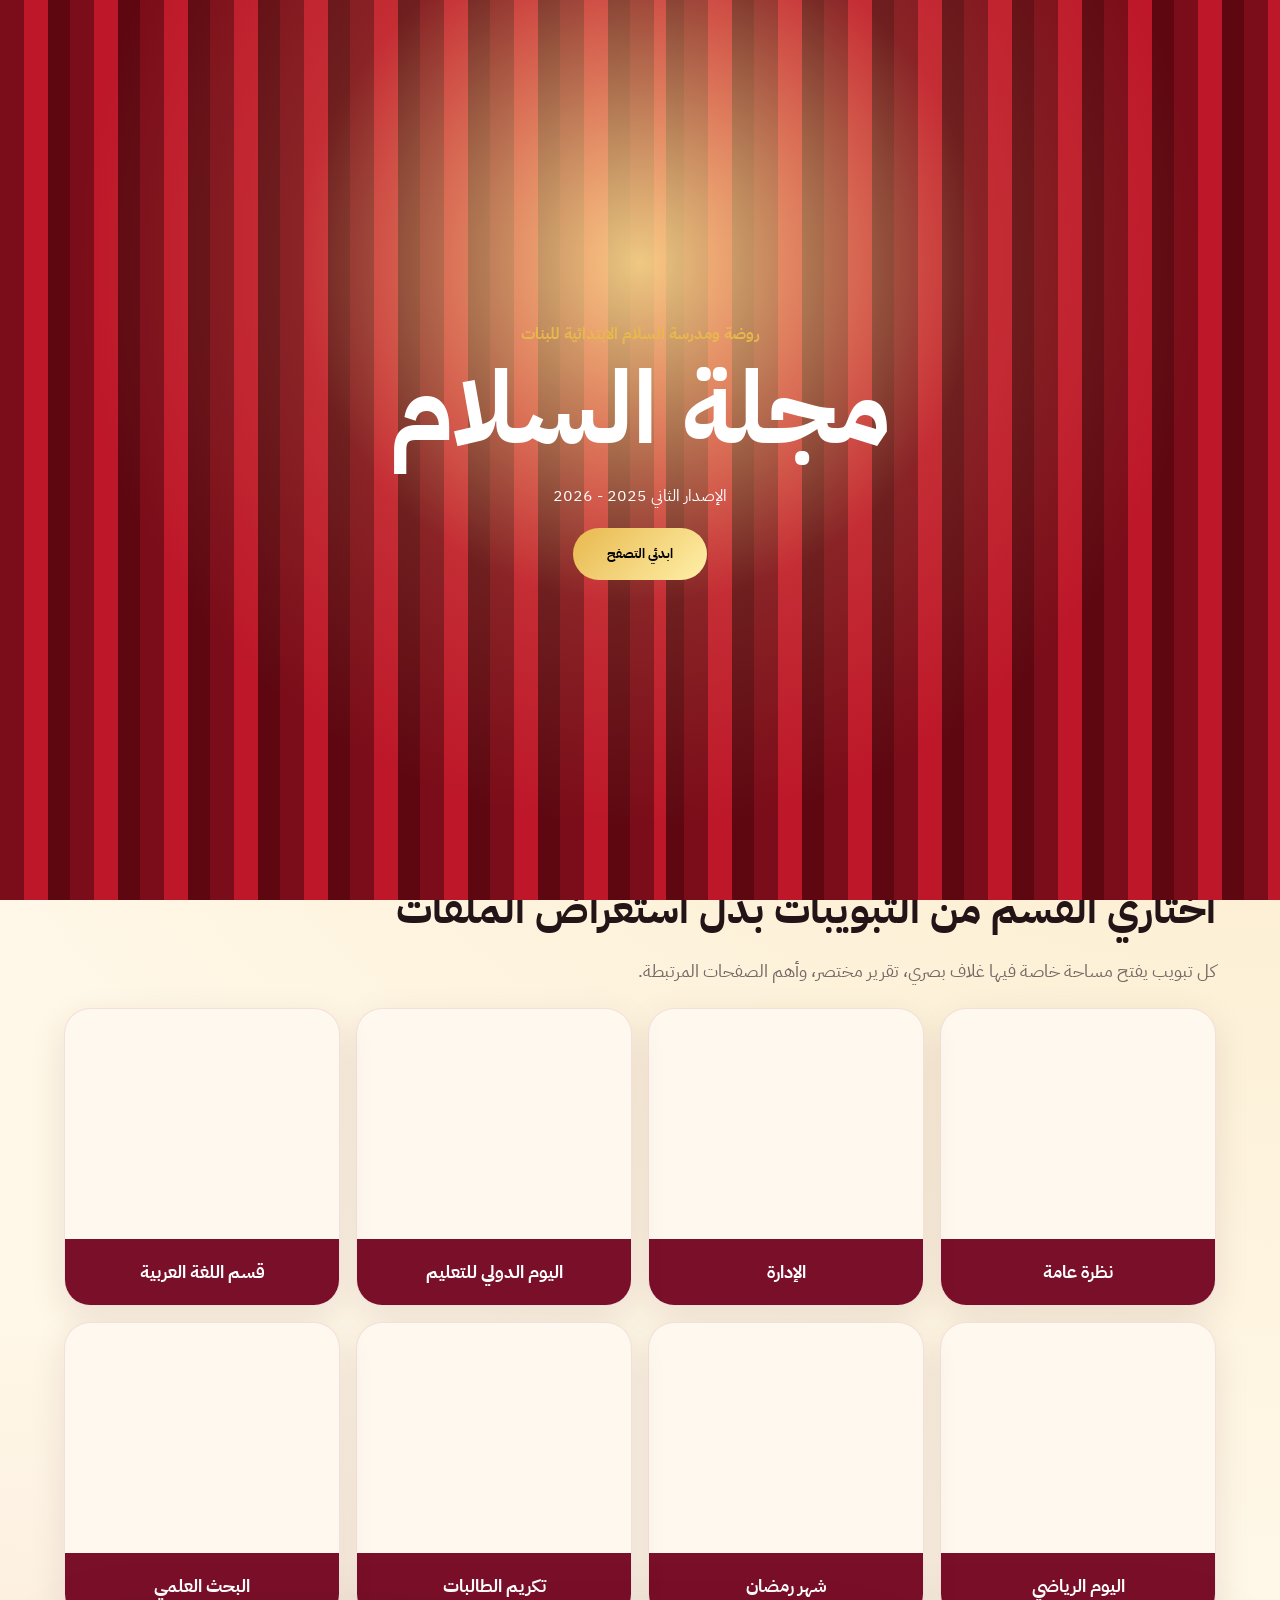
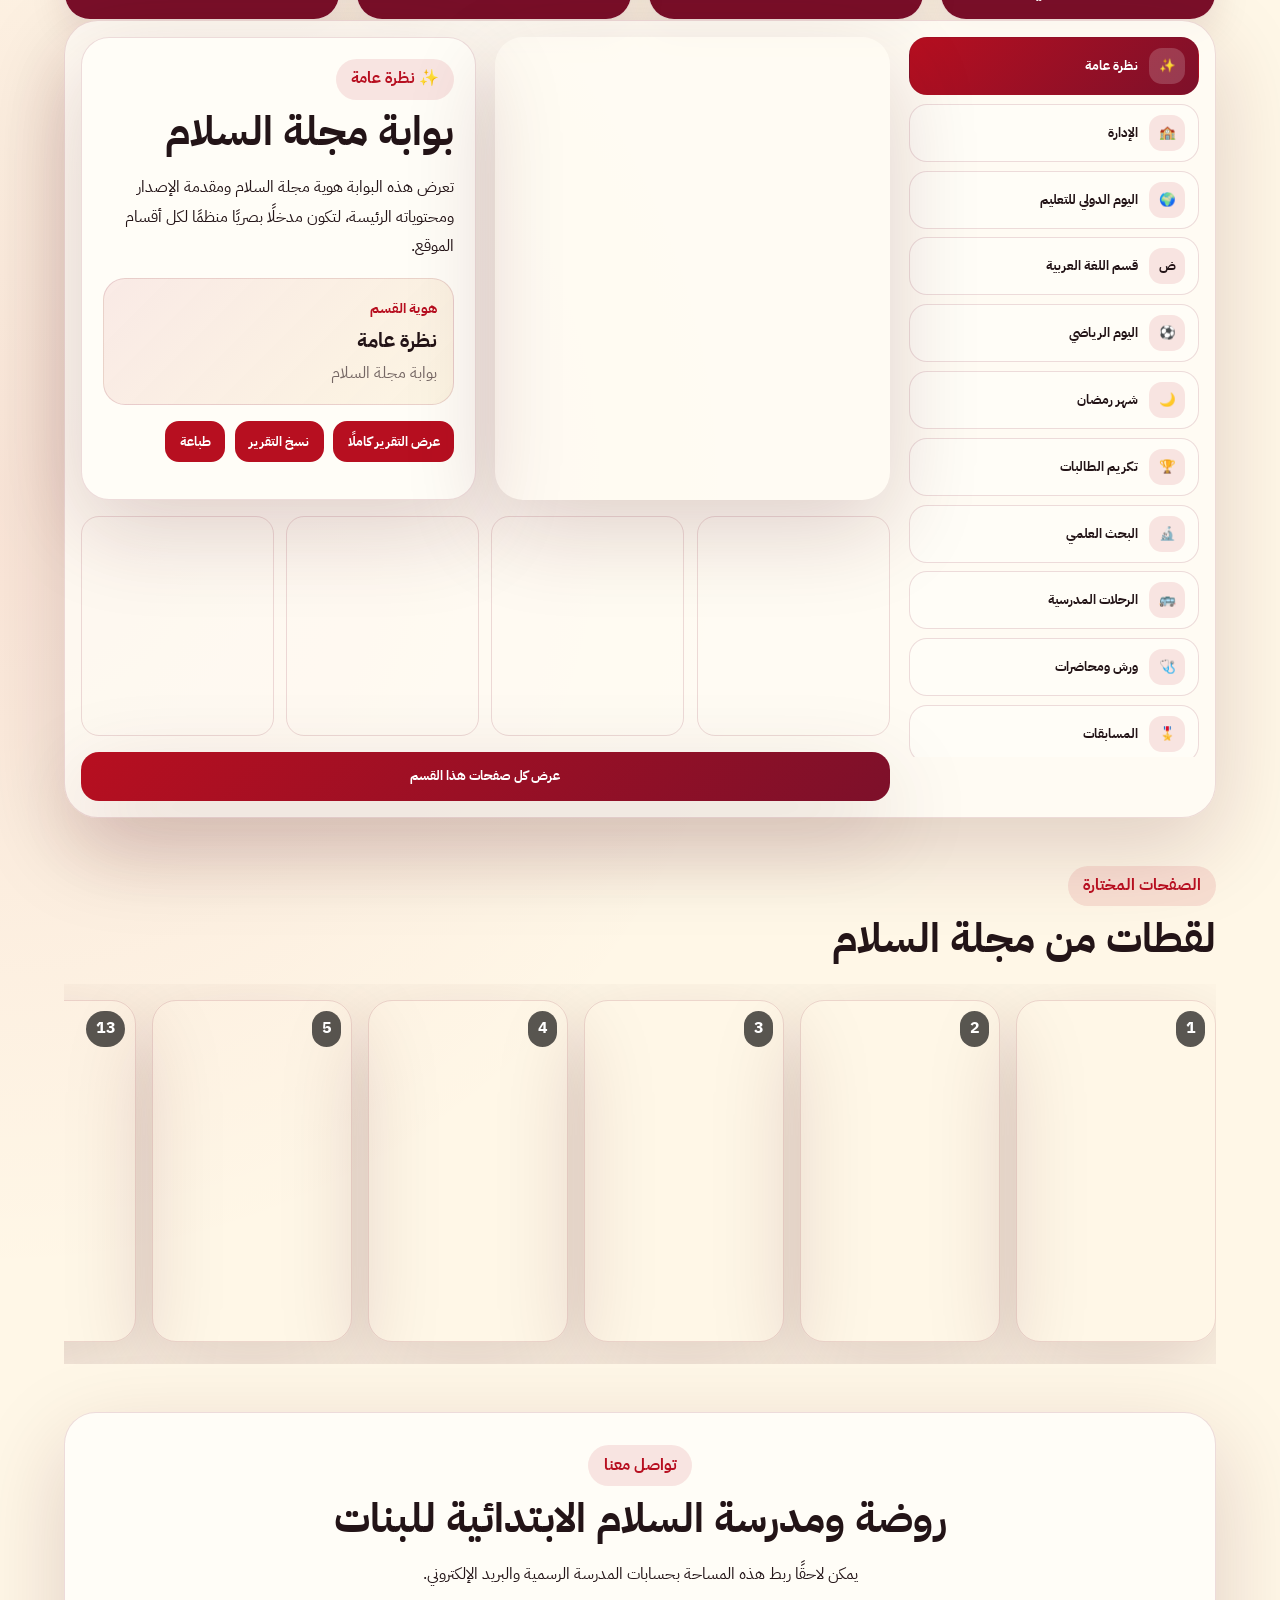
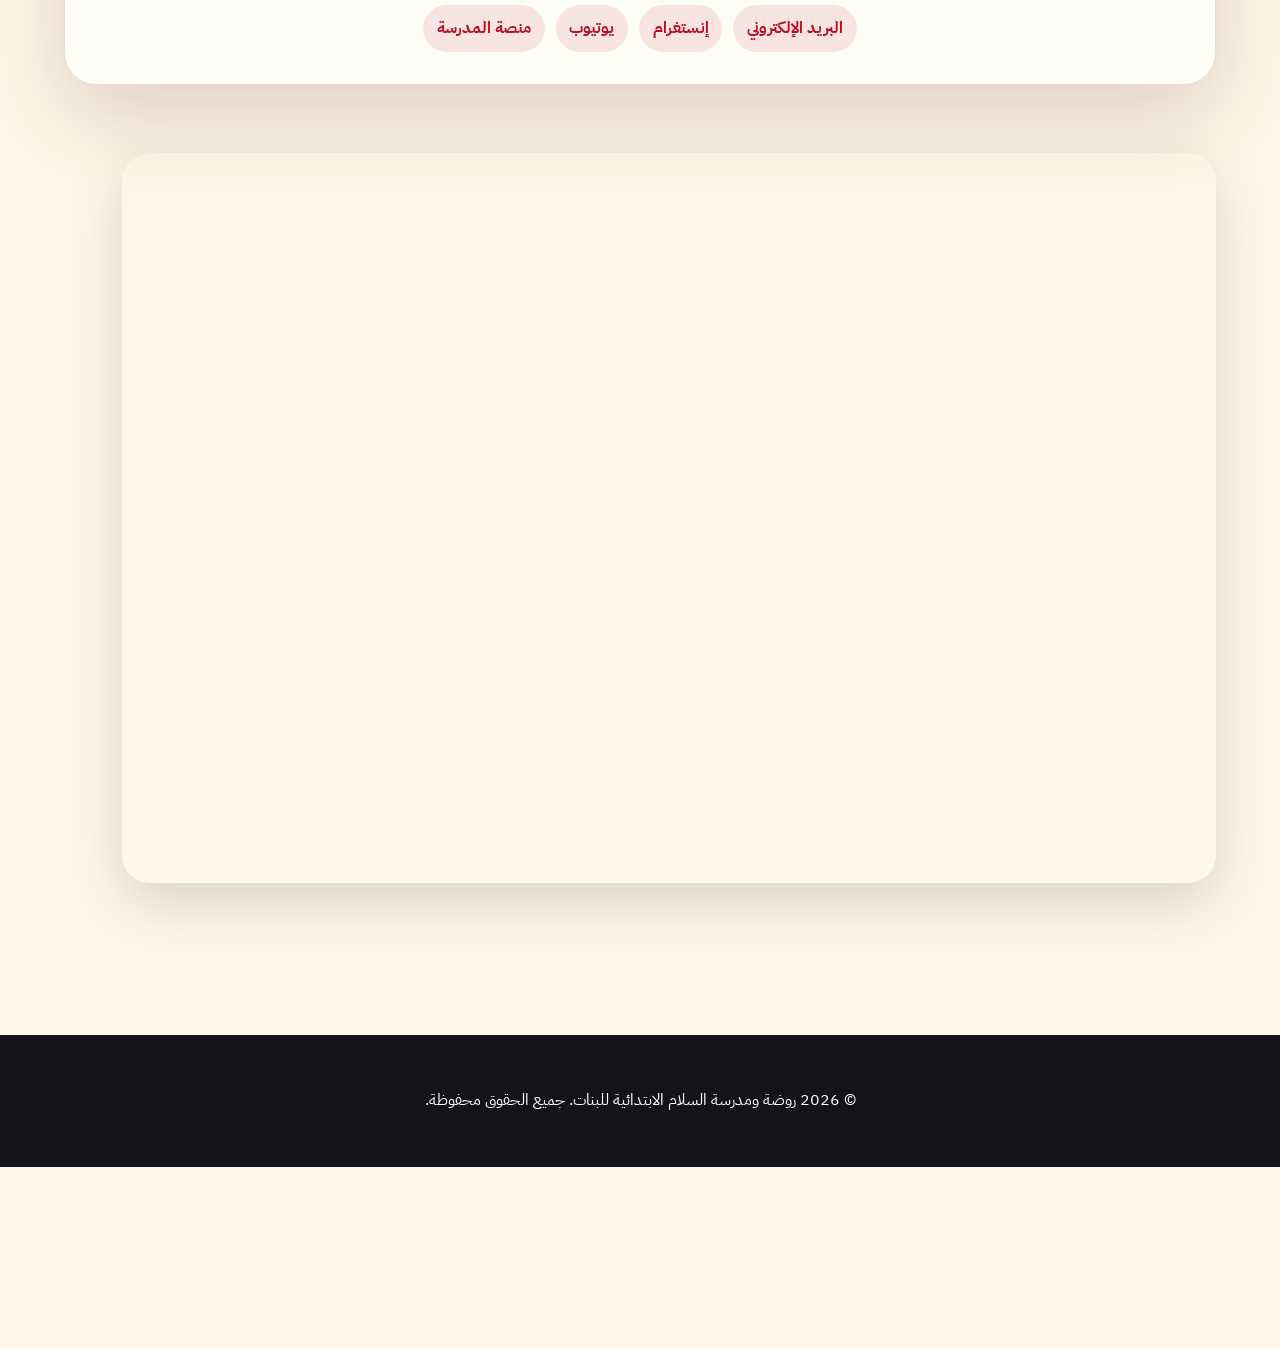
==== commit 7f08d16f: "Add files via upload" ====
--- a/index.html
+++ b/index.html
@@ -52,6 +52,11 @@
 <section id="contact" class="contact reveal">
   <div class="contact-card"><span class="label">تواصل معنا</span><h2>روضة ومدرسة السلام الابتدائية للبنات</h2><p>يمكن لاحقًا ربط هذه المساحة بحسابات المدرسة الرسمية والبريد الإلكتروني.</p><div><a>البريد الإلكتروني</a><a>إنستغرام</a><a>يوتيوب</a><a>منصة المدرسة</a></div></div>
 </section>
+
+<section class="new-portal-preview" style="padding:20px 0 40px;text-align:center">
+<img src="assets/updated-tabs/portal-preview.png" alt="بوابة الأقسام" style="width:95%;max-width:1400px;border-radius:28px;box-shadow:0 20px 60px rgba(0,0,0,.15)">
+</section>
+
 </main>
 
 <div class="report-modal" id="reportModal">
--- a/style.css
+++ b/style.css
@@ -128,55 +128,170 @@
   .section-cover > img{min-height:250px}
 }
 
-/* Qatari Salama cards - no foreign flags */
-footer .sig{display:none!important}
-.portal-card img,.section-cover > img{object-fit:cover;object-position:center}
-.portal-card .overlay{background:linear-gradient(to top,rgba(55,5,15,.72),rgba(55,5,15,.06) 62%)}
-.salama-badge img{object-position:center top}
-
-
-/* Refined elegant tabs */
+/* Mobile speed and iPhone responsiveness */
+*{
+  -webkit-tap-highlight-color: transparent;
+}
+img{
+  content-visibility:auto;
+  will-change:transform;
+  backface-visibility:hidden;
+}
+.tab-btn,
+.portal-card,
+.tab-pages img,
+.page-thumb,
+.gallery-item,
+button{
+  touch-action: manipulation;
+}
+.tab-btn{
+  min-height:58px;
+}
+.tab-content{
+  scroll-margin-top:105px;
+}
+.tab-pages.compact{
+  grid-template-columns:repeat(4,1fr);
+}
+.more-btn{
+  margin-top:1rem;
+  width:100%;
+  border:none;
+  border-radius:18px;
+  padding:.9rem 1rem;
+  background:linear-gradient(135deg,var(--red),var(--maroon));
+  color:white;
+  font-weight:900;
+  box-shadow:var(--shadow);
+  cursor:pointer;
+}
+@media(max-width:760px){
+  .tabs-shell{
+    gap:.75rem;
+    padding:.7rem;
+  }
+  .side-tabs{
+    display:flex;
+    overflow-x:auto;
+    gap:.55rem;
+    padding-bottom:.25rem;
+    scroll-snap-type:x mandatory;
+  }
+  .tab-btn{
+    min-width:154px;
+    scroll-snap-align:start;
+    justify-content:center;
+    flex-direction:column;
+    gap:.25rem;
+    font-size:.95rem;
+  }
+  .tab-icon{
+    width:42px;
+    height:42px;
+  }
+  .tab-content{
+    min-height:auto;
+  }
+  .tab-hero.enhanced{
+    gap:.8rem;
+  }
+  .section-cover > img{
+    min-height:210px;
+    max-height:280px;
+    object-fit:cover;
+  }
+  .tab-report{
+    padding:1rem;
+  }
+  .tab-pages.compact{
+    grid-template-columns:repeat(2,1fr);
+  }
+  .tab-pages img{
+    height:170px;
+  }
+  .portal-tabs{
+    grid-template-columns:1fr;
+  }
+}
+
+/* Final clean Qatari Salama tabs - light and iPhone friendly */
+.mini-salama,
+.salama-badge{
+  display:none!important;
+}
 .portal-tabs{
-  gap:1.2rem!important;
+  gap:1rem!important;
 }
 .portal-card{
-  border-radius:28px!important;
-  overflow:hidden;
-  background:rgba(255,252,247,.92)!important;
-  border:1px solid rgba(120,13,42,.08)!important;
-  box-shadow:0 12px 40px rgba(0,0,0,.08)!important;
-  transition:all .28s ease;
+  min-height:0!important;
+  height:auto!important;
+  border-radius:26px!important;
+  overflow:hidden!important;
+  border:1px solid rgba(130,20,45,.10)!important;
+  background:#fff8ee!important;
+  box-shadow:0 12px 36px rgba(70,20,30,.10)!important;
+  transition:transform .22s ease, box-shadow .22s ease!important;
 }
 .portal-card:hover{
-  transform:translateY(-6px);
-  box-shadow:0 24px 60px rgba(0,0,0,.16)!important;
+  transform:translateY(-5px)!important;
+  box-shadow:0 20px 52px rgba(70,20,30,.16)!important;
 }
 .portal-card img{
+  width:100%!important;
   height:230px!important;
   object-fit:cover!important;
+  object-position:center!important;
 }
 .portal-card .overlay{
-  padding:1.2rem!important;
-  background:linear-gradient(to top,rgba(31,10,20,.74),rgba(31,10,20,.08) 58%)!important;
-}
-.portal-card h3{
-  font-size:1.45rem!important;
-}
-.portal-card p{
-  opacity:.95;
-}
-.mini-salama{
-  width:72px!important;
-  height:72px!important;
-  border-radius:22px!important;
-  border:2px solid rgba(255,255,255,.9)!important;
-}
-.hero p{
-  max-width:900px;
-  line-height:2;
+  position:static!important;
+  background:#7a0f29!important;
+  color:#fff!important;
+  padding:.75rem .9rem!important;
+  min-height:66px!important;
+  display:flex!important;
+  align-items:center!important;
+  justify-content:center!important;
+  text-align:center!important;
+}
+.portal-card .overlay h3{
+  margin:0!important;
+  font-size:1.15rem!important;
+  line-height:1.45!important;
+  text-shadow:none!important;
+}
+.portal-card .overlay p,
+.portal-card .overlay .icon-3d{
+  display:none!important;
+}
+.section-cover > img{
+  object-fit:cover!important;
+  object-position:center!important;
+}
+footer .sig{
+  display:none!important;
+}
+.tab-btn{
+  touch-action:manipulation;
 }
 @media(max-width:760px){
+  .portal-tabs{
+    grid-template-columns:1fr!important;
+  }
   .portal-card img{
-    height:180px!important;
-  }
-}
+    height:190px!important;
+  }
+  .portal-card .overlay{
+    min-height:58px!important;
+  }
+  .portal-card .overlay h3{
+    font-size:1.05rem!important;
+  }
+}
+
+.new-portal-preview img{
+transition:transform .3s ease;
+}
+.new-portal-preview img:hover{
+transform:translateY(-4px);
+}
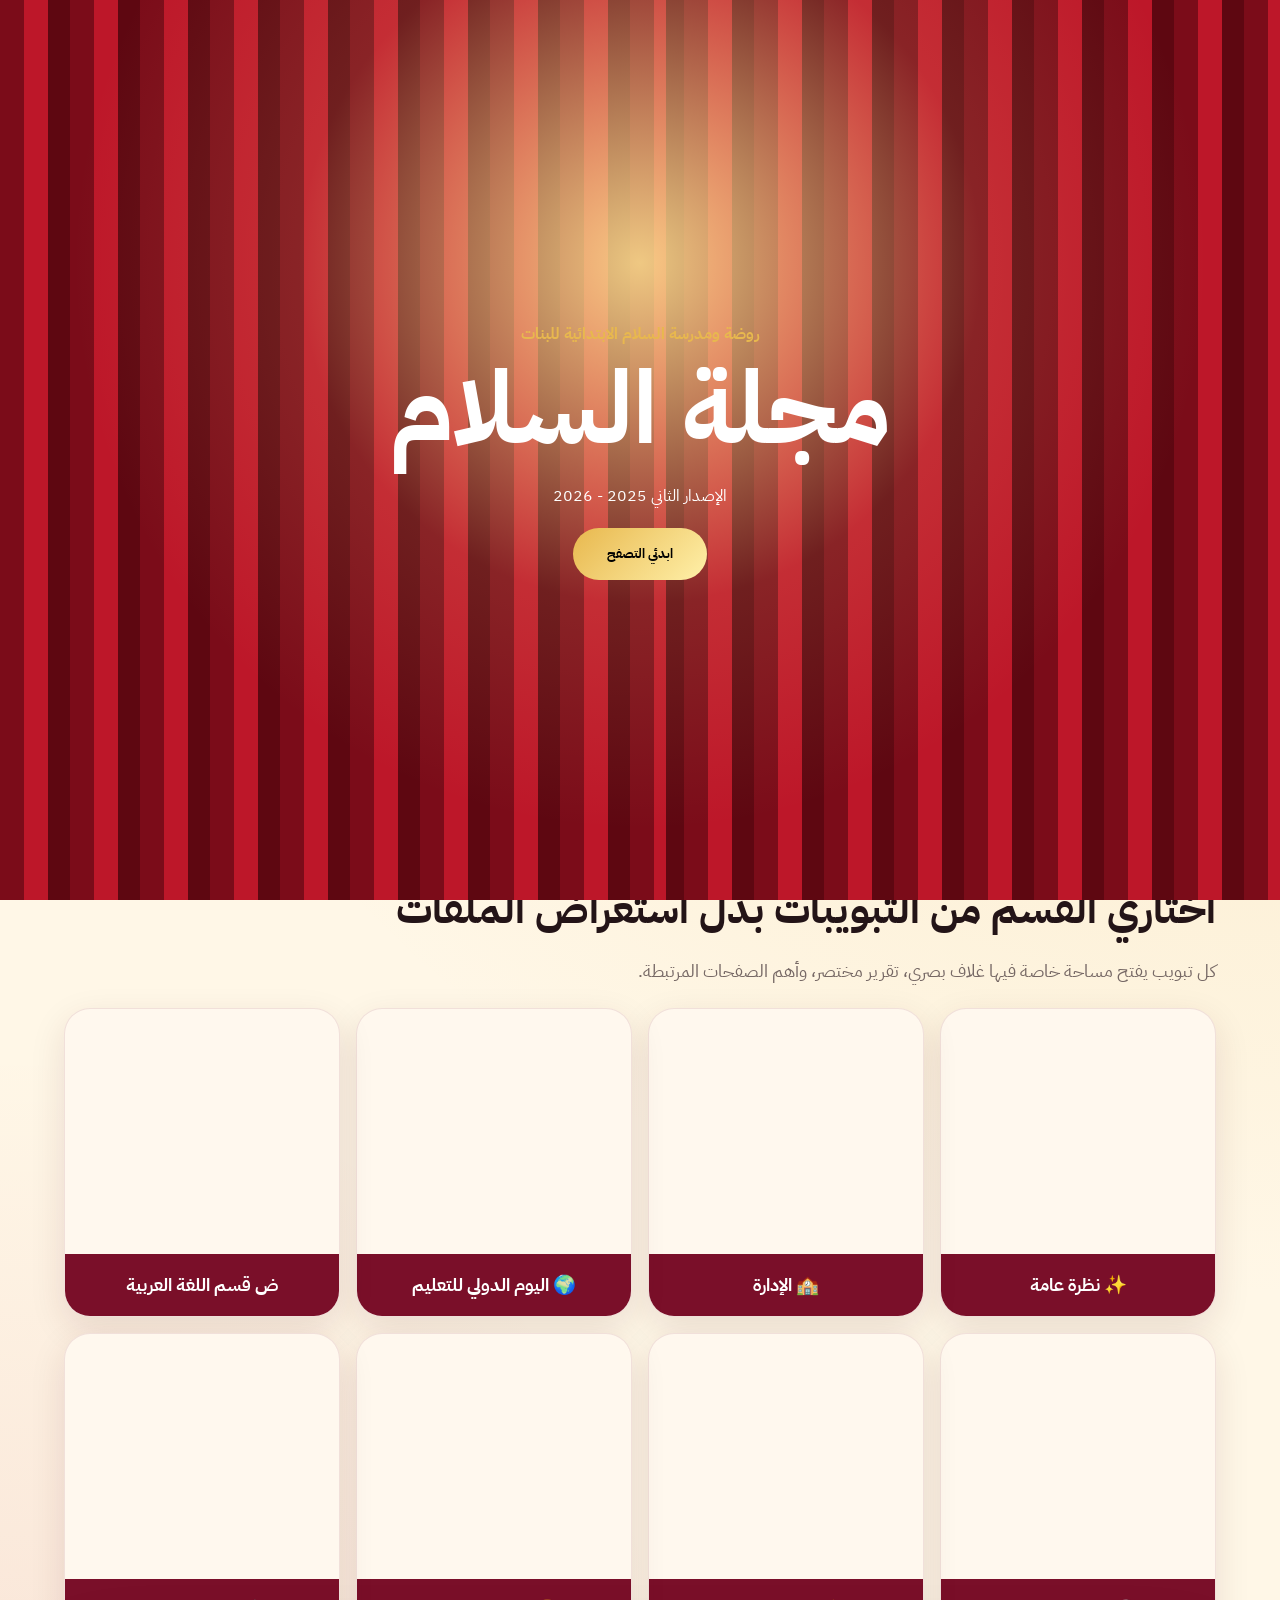
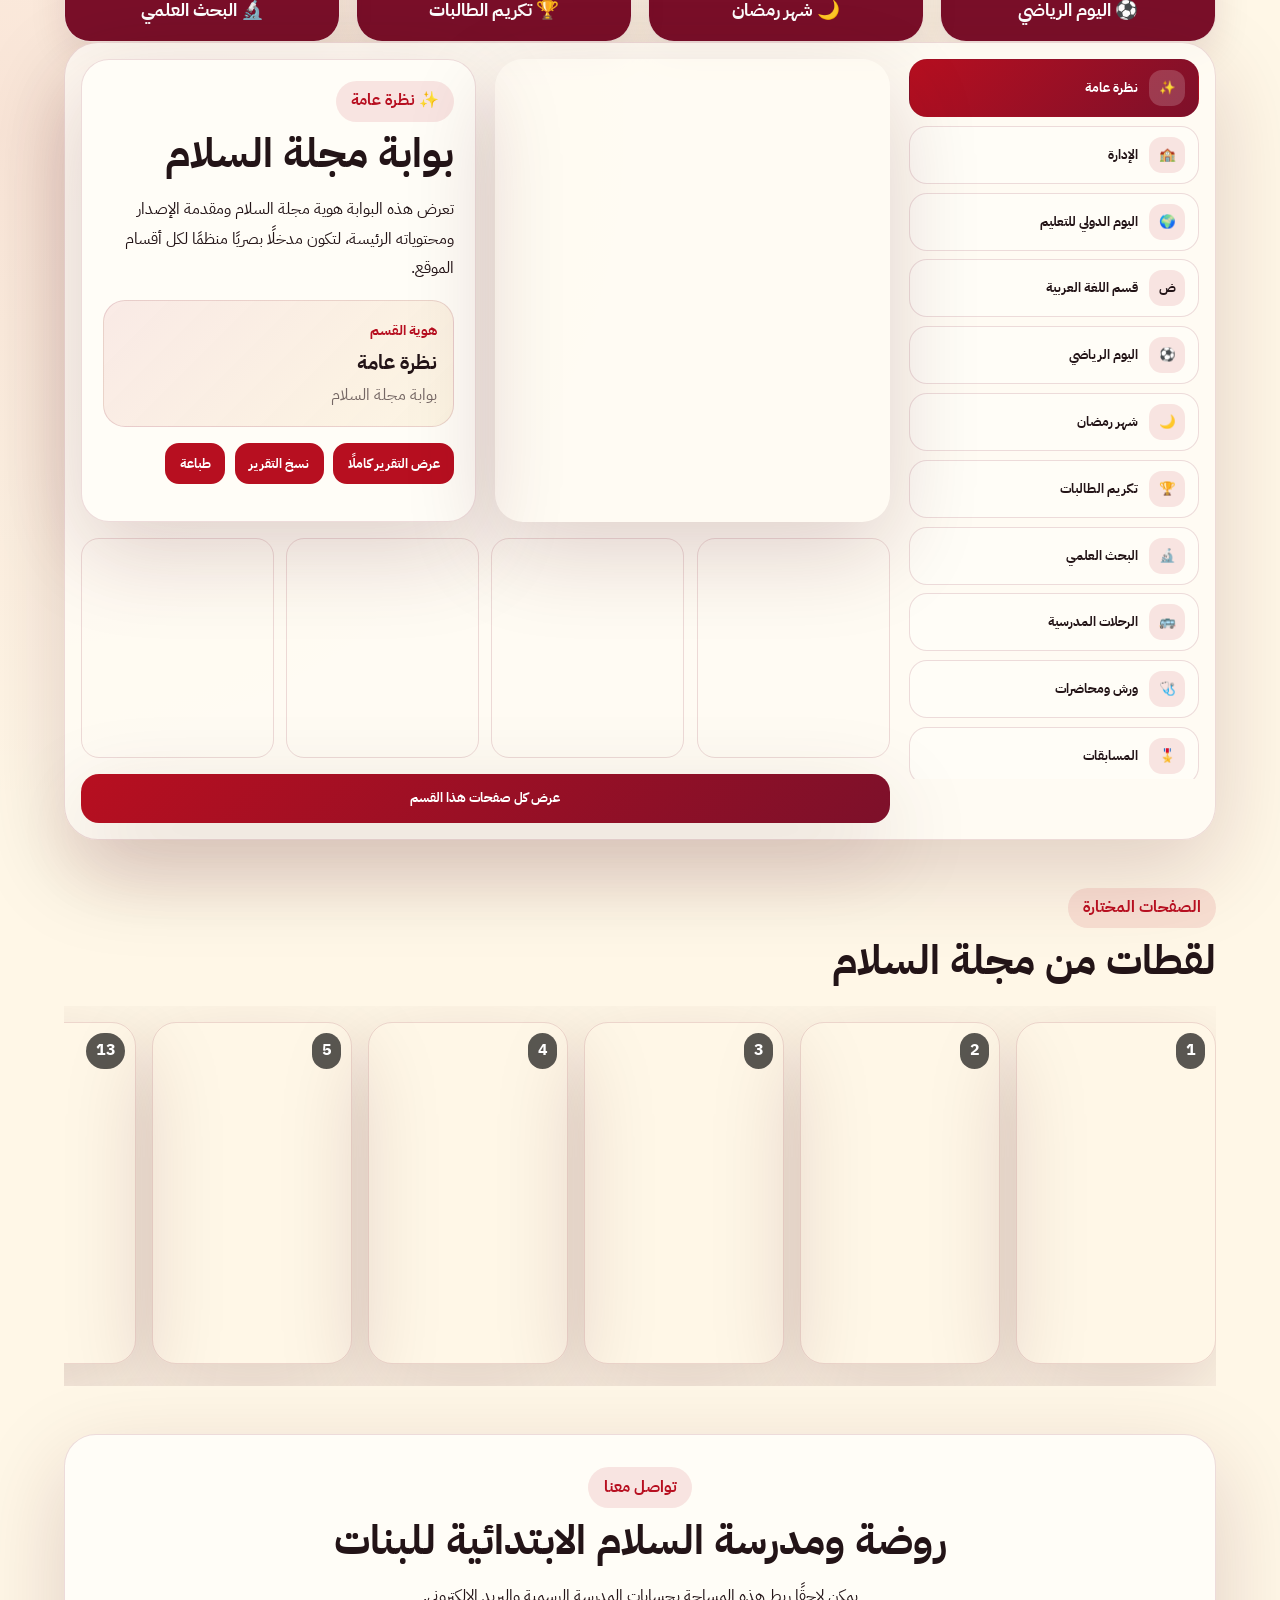
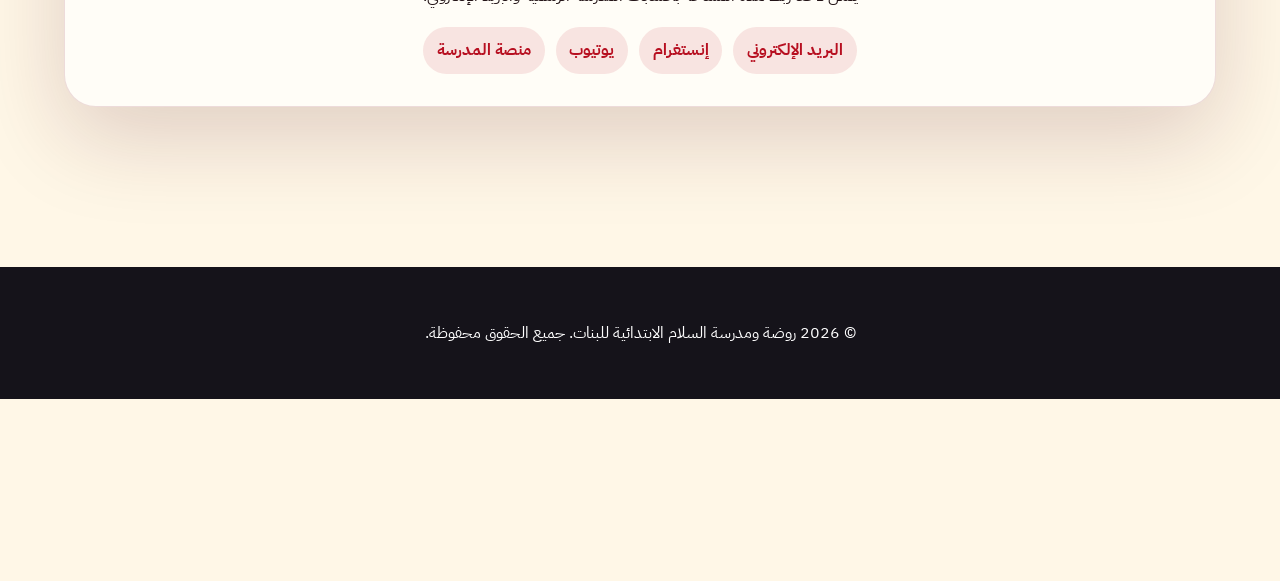
==== commit 6e62870e: "Add files via upload" ====
--- a/index.html
+++ b/index.html
@@ -52,11 +52,6 @@
 <section id="contact" class="contact reveal">
   <div class="contact-card"><span class="label">تواصل معنا</span><h2>روضة ومدرسة السلام الابتدائية للبنات</h2><p>يمكن لاحقًا ربط هذه المساحة بحسابات المدرسة الرسمية والبريد الإلكتروني.</p><div><a>البريد الإلكتروني</a><a>إنستغرام</a><a>يوتيوب</a><a>منصة المدرسة</a></div></div>
 </section>
-
-<section class="new-portal-preview" style="padding:20px 0 40px;text-align:center">
-<img src="assets/updated-tabs/portal-preview.png" alt="بوابة الأقسام" style="width:95%;max-width:1400px;border-radius:28px;box-shadow:0 20px 60px rgba(0,0,0,.15)">
-</section>
-
 </main>
 
 <div class="report-modal" id="reportModal">
--- a/style.css
+++ b/style.css
@@ -215,22 +215,22 @@
   }
 }
 
-/* Final clean Qatari Salama tabs - light and iPhone friendly */
+/* TRUE FINAL: clean Salama tab cards */
 .mini-salama,
-.salama-badge{
+.salama-badge,
+.portal-card .overlay img,
+.icon-3d{
   display:none!important;
 }
 .portal-tabs{
   gap:1rem!important;
 }
 .portal-card{
-  min-height:0!important;
-  height:auto!important;
   border-radius:26px!important;
   overflow:hidden!important;
-  border:1px solid rgba(130,20,45,.10)!important;
   background:#fff8ee!important;
-  box-shadow:0 12px 36px rgba(70,20,30,.10)!important;
+  border:1px solid rgba(120,13,42,.10)!important;
+  box-shadow:0 12px 36px rgba(70,20,30,.11)!important;
   transition:transform .22s ease, box-shadow .22s ease!important;
 }
 .portal-card:hover{
@@ -239,7 +239,7 @@
 }
 .portal-card img{
   width:100%!important;
-  height:230px!important;
+  height:245px!important;
   object-fit:cover!important;
   object-position:center!important;
 }
@@ -247,8 +247,8 @@
   position:static!important;
   background:#7a0f29!important;
   color:#fff!important;
-  padding:.75rem .9rem!important;
-  min-height:66px!important;
+  padding:.72rem .9rem!important;
+  min-height:62px!important;
   display:flex!important;
   align-items:center!important;
   justify-content:center!important;
@@ -260,19 +260,11 @@
   line-height:1.45!important;
   text-shadow:none!important;
 }
-.portal-card .overlay p,
-.portal-card .overlay .icon-3d{
+.portal-card .overlay p{
   display:none!important;
-}
-.section-cover > img{
-  object-fit:cover!important;
-  object-position:center!important;
 }
 footer .sig{
   display:none!important;
-}
-.tab-btn{
-  touch-action:manipulation;
 }
 @media(max-width:760px){
   .portal-tabs{
@@ -282,16 +274,6 @@
     height:190px!important;
   }
   .portal-card .overlay{
-    min-height:58px!important;
-  }
-  .portal-card .overlay h3{
-    font-size:1.05rem!important;
-  }
-}
-
-.new-portal-preview img{
-transition:transform .3s ease;
-}
-.new-portal-preview img:hover{
-transform:translateY(-4px);
-}
+    min-height:56px!important;
+  }
+}
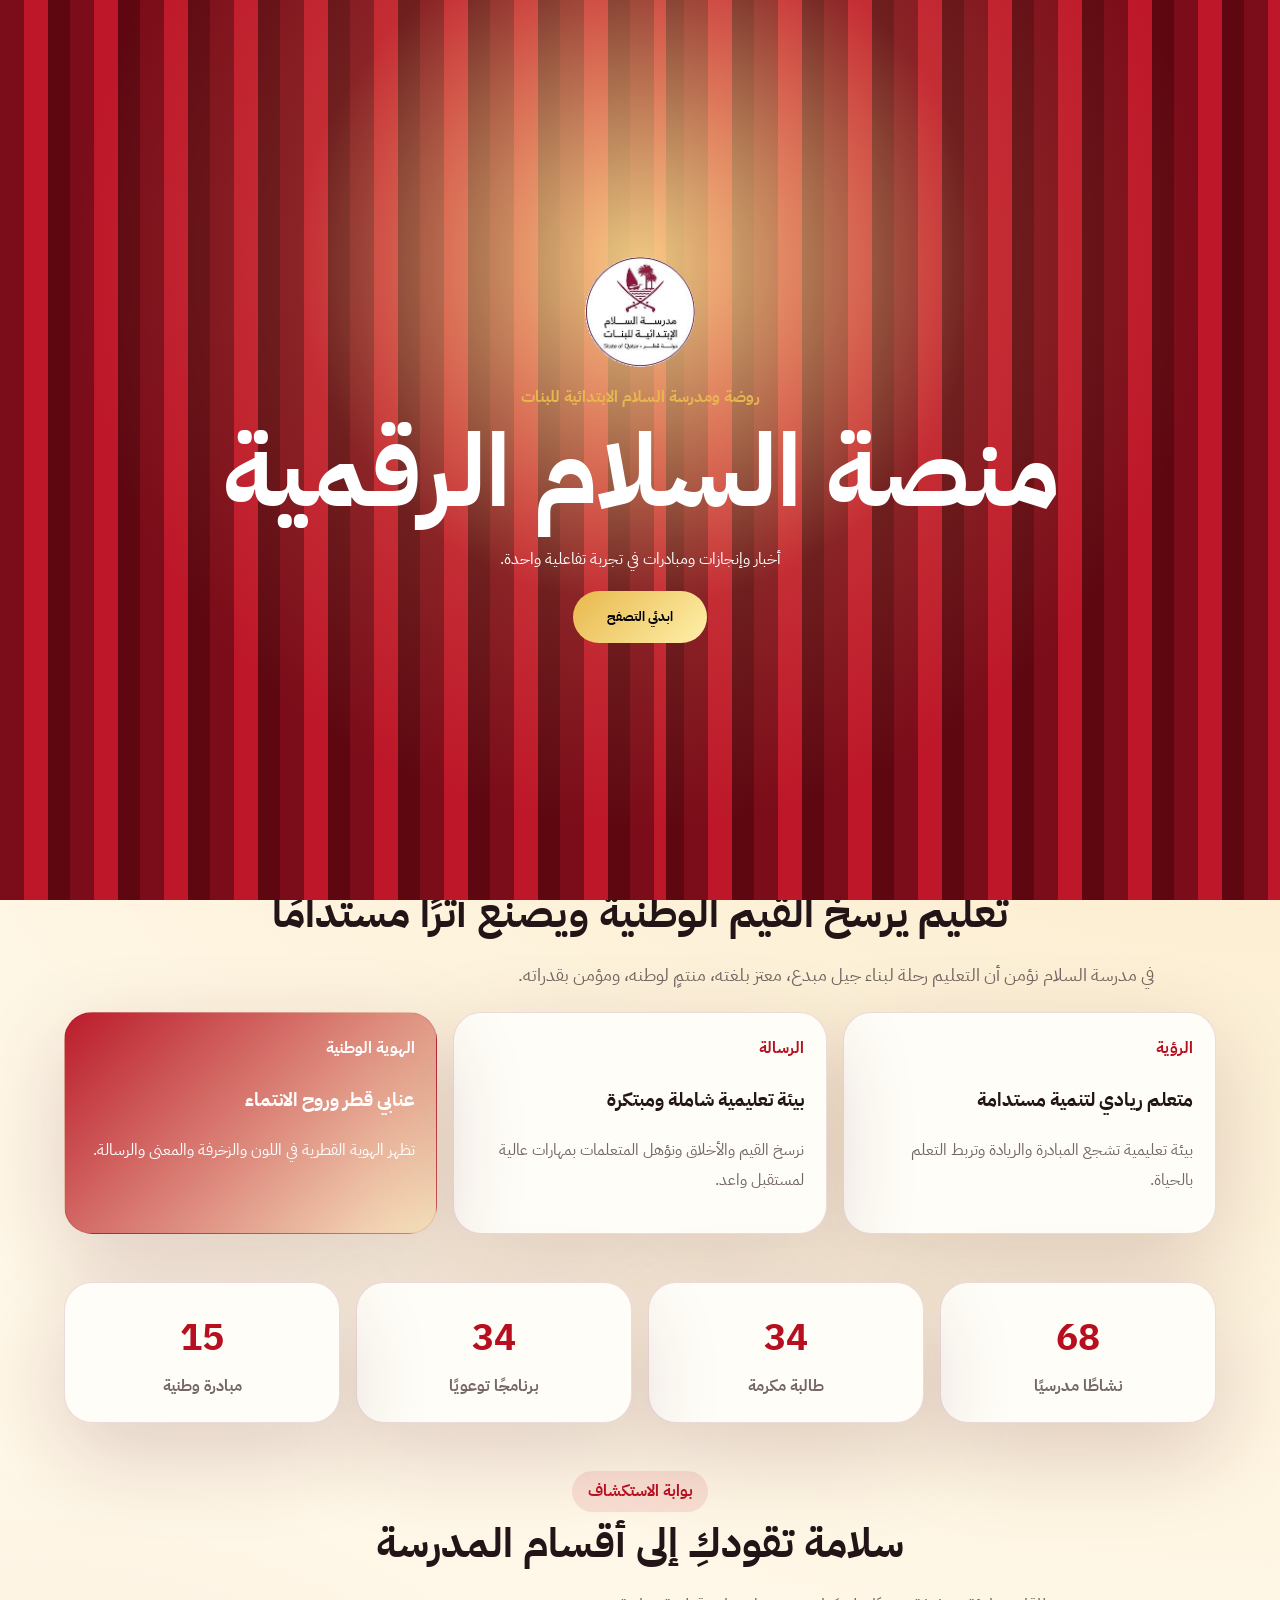
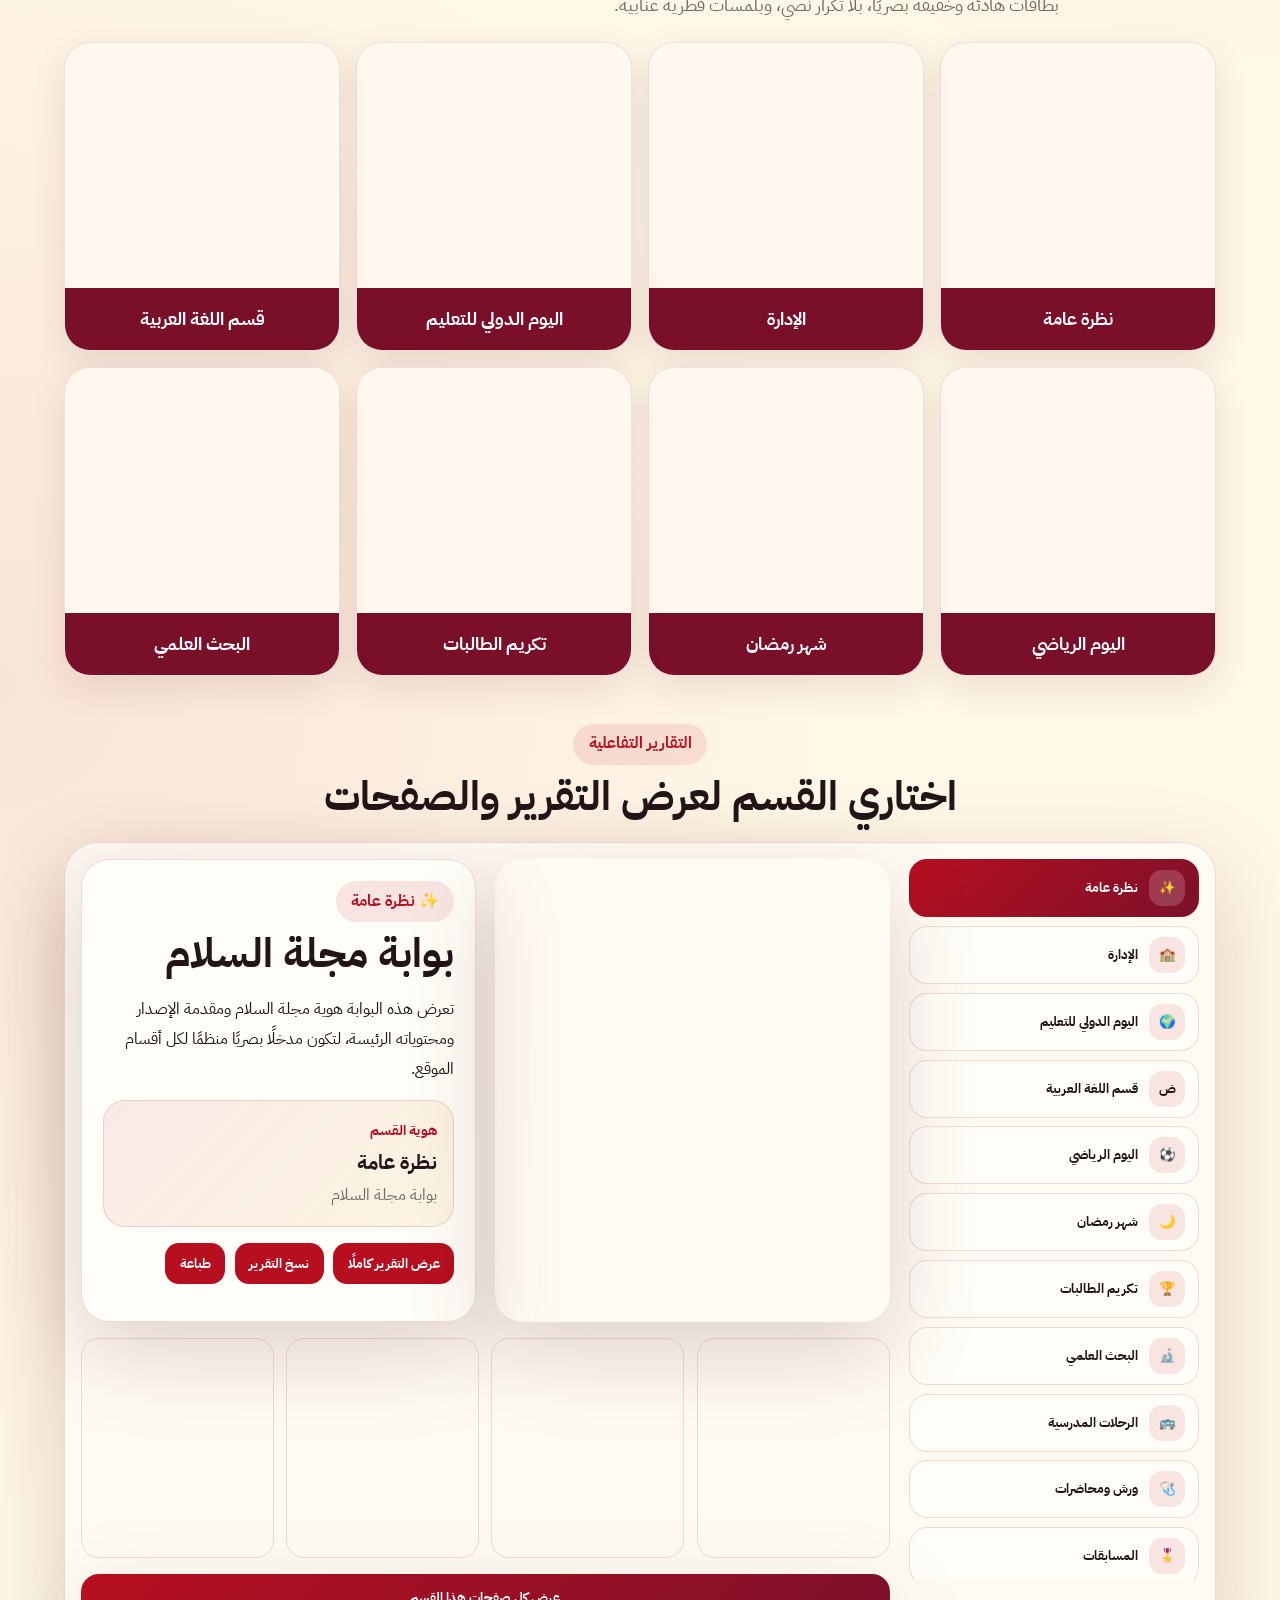
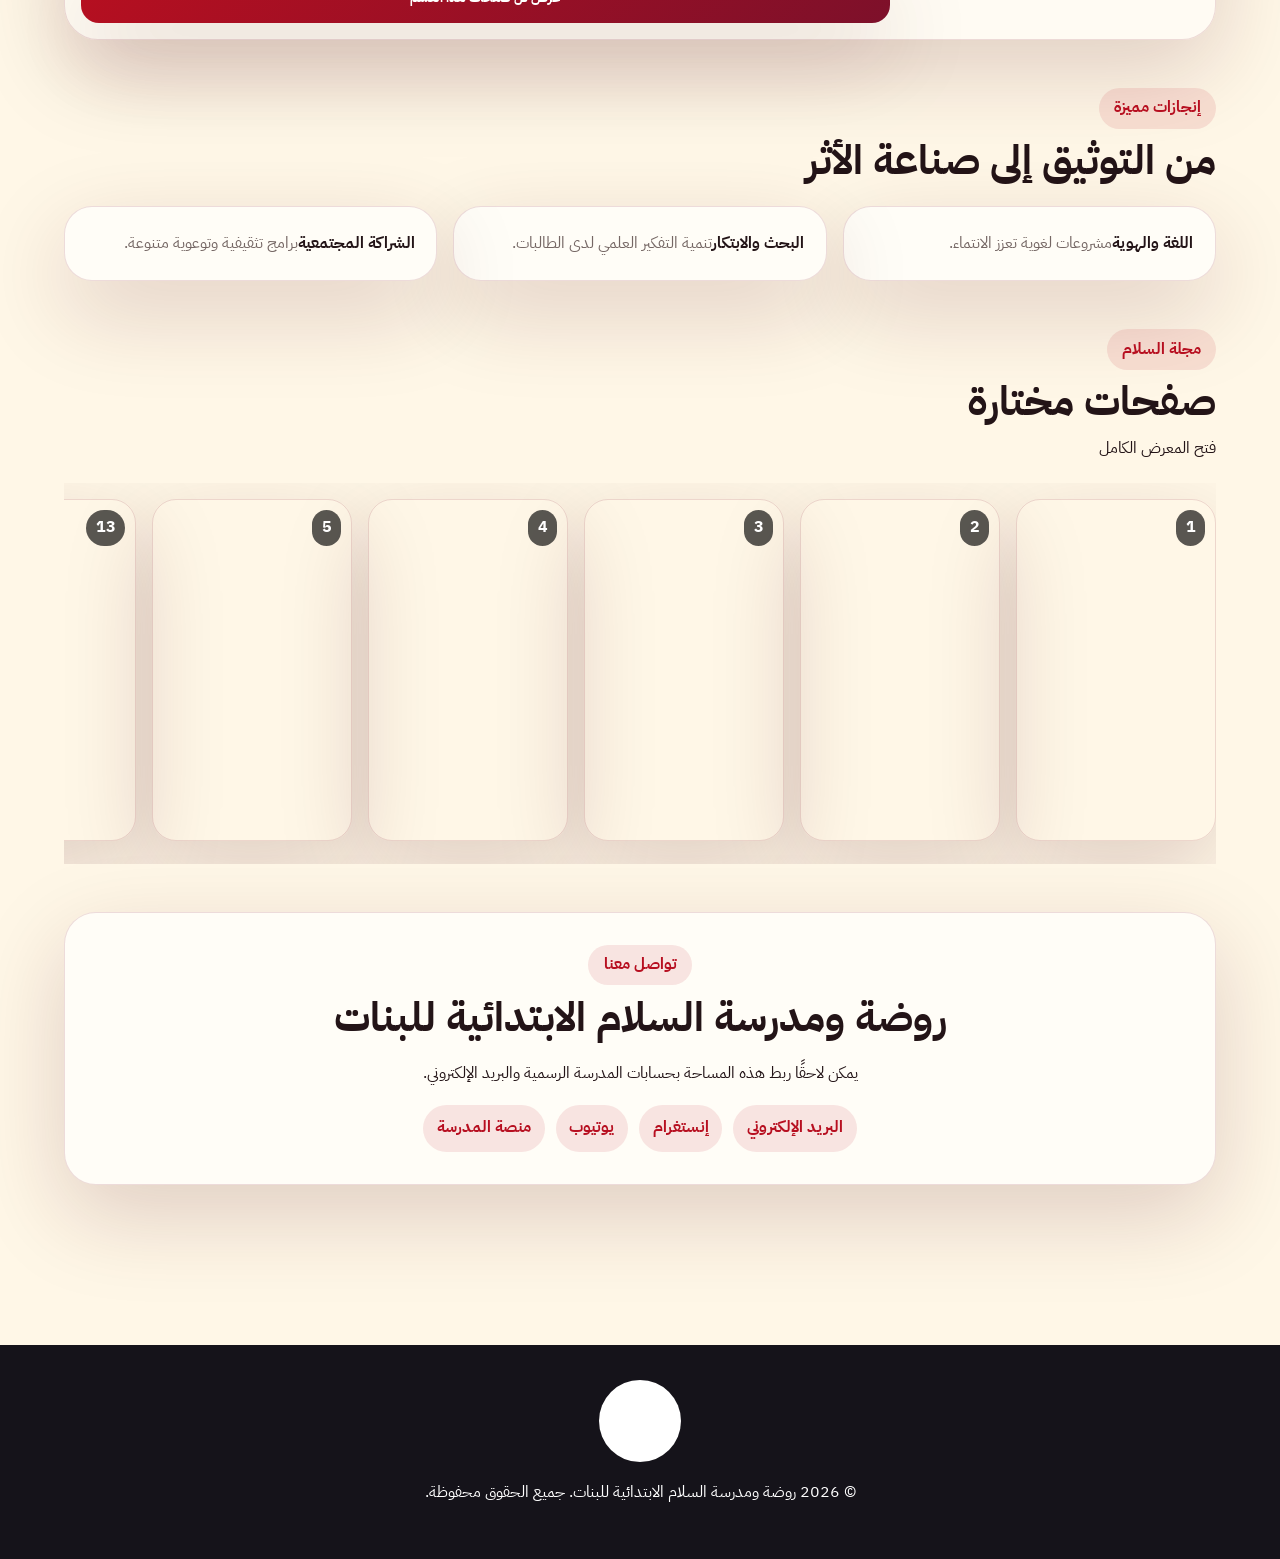
==== commit c335ca0a: "Add files via upload" ====
--- a/index.html
+++ b/index.html
@@ -2,63 +2,55 @@
 <html lang="ar" dir="rtl">
 <head>
 <meta charset="utf-8"><meta name="viewport" content="width=device-width,initial-scale=1">
-<title>روضة ومدرسة السلام الابتدائية للبنات</title>
-<meta name="description" content="موقع تفاعلي احترافي لروضة ومدرسة السلام الابتدائية للبنات يعرض المجلة والأقسام والتقارير بطريقة حديثة.">
+<title>منصة السلام الرقمية</title>
+<meta name="description" content="منصة رقمية تعرض أخبار وإنجازات مدرسة السلام الابتدائية للبنات بأسلوب تفاعلي حديث يعكس الهوية الوطنية.">
 <link rel="stylesheet" href="style.css">
 </head>
 <body>
 <div class="cinema" id="cinema">
   <div class="curtain right"></div><div class="curtain left"></div><div class="light"></div>
-  <div class="cinema-text"><span>روضة ومدرسة السلام الابتدائية للبنات</span><h1>مجلة السلام</h1><p>الإصدار الثاني 2025 - 2026</p><button id="startBtn">ابدئي التصفح</button></div>
+  <div class="cinema-text"><img class="intro-logo" src="assets/img/school-logo.jpg" alt="شعار المدرسة"><span>روضة ومدرسة السلام الابتدائية للبنات</span><h1>منصة السلام الرقمية</h1><p>أخبار وإنجازات ومبادرات في تجربة تفاعلية واحدة.</p><button id="startBtn">ابدئي التصفح</button></div>
 </div>
-
 <header class="header">
-  <a class="brand" href="index.html"><span class="brand-logo">س</span><span><b>مدرسة السلام الابتدائية</b><small>مجلة السلام الرقمية</small></span></a>
-  <nav id="topNav"><a href="#home">الرئيسية</a><a href="#explore">استكشاف</a><a href="#tabbed">الأقسام</a><a href="magazine.html">كل الصفحات</a><a href="#contact">تواصل</a></nav>
+  <a class="brand" href="index.html"><img class="brand-img" src="assets/img/school-logo.jpg" alt="شعار المدرسة"><span><b>مدرسة السلام الابتدائية</b><small>منصة الإنجازات الرقمية</small></span></a>
+  <nav id="topNav"><a href="#home">الرئيسية</a><a href="#identity">هوية السلام</a><a href="#achievements">الإنجازات</a><a href="#tabbed">الأقسام</a><a href="magazine.html">المجلة</a><a href="#contact">تواصل</a></nav>
   <div class="actions"><button id="soundBtn">🔊</button><button id="themeBtn">◐</button><button id="menuBtn">☰</button></div>
 </header>
-
 <main id="home">
-<section class="hero reveal">
+<section class="hero reveal platform-hero">
   <div class="hero-text">
-    <span class="label">منصة مدرسية تفاعلية</span>
+    <span class="label">منصة إنجازات رقمية</span>
     <h1>موقع يعرض أخبار وإنجازات مدرسة السلام بأسلوب مجلة رقمية حديثة</h1>
     <p>منصة رقمية حديثة تعرض أخبار مدرسة السلام وإنجازاتها ومبادراتها التعليمية بأسلوب تفاعلي أنيق يعكس هوية المدرسة ورسالتها التربوية.</p>
-    <div class="hero-buttons"><a class="btn" href="#tabbed">تصفّح الأقسام</a><a class="btn alt" href="magazine.html">معرض المجلة</a></div>
+    <div class="hero-buttons"><a class="btn" href="#tabbed">استكشفي الأقسام</a><a class="btn alt" href="magazine.html">تصفحي المجلة</a></div>
   </div>
-  <div class="hero-stage">
-    <div class="feature-card"><img src="assets/pages/page-01.jpg" alt="غلاف مجلة السلام"><span>مجلة السلام</span></div>
-    <div class="floating-note">اضغطي على التبويب لفتح التقرير والصور</div>
+  <div class="hero-stage"><div class="feature-card"><img src="assets/tab-covers/overview.jpg" alt="سلامة ومنصة السلام"><span>سلامة ترشدكِ داخل المنصة</span></div><div class="floating-note">كل قسم يعرض تقريره وصفحاته المرتبطة مباشرة</div></div>
+</section>
+<section id="identity" class="identity-section reveal">
+  <div class="section-head center"><span class="label">هوية السلام</span><h2>تعليم يرسخ القيم الوطنية ويصنع أثرًا مستدامًا</h2><p>في مدرسة السلام نؤمن أن التعليم رحلة لبناء جيل مبدع، معتز بلغته، منتمٍ لوطنه، ومؤمن بقدراته.</p></div>
+  <div class="identity-grid">
+    <article><span>الرؤية</span><h3>متعلم ريادي لتنمية مستدامة</h3><p>بيئة تعليمية تشجع المبادرة والريادة وتربط التعلم بالحياة.</p></article>
+    <article><span>الرسالة</span><h3>بيئة تعليمية شاملة ومبتكرة</h3><p>نرسخ القيم والأخلاق ونؤهل المتعلمات بمهارات عالية لمستقبل واعد.</p></article>
+    <article class="national-card"><span>الهوية الوطنية</span><h3>عنابي قطر وروح الانتماء</h3><p>تظهر الهوية القطرية في اللون والزخرفة والمعنى والرسالة.</p></article>
   </div>
 </section>
-
+<section id="achievements" class="achievement-stats reveal">
+  <div><b data-count="120">0</b><span>نشاطًا مدرسيًا</span></div><div><b data-count="85">0</b><span>طالبة مكرمة</span></div><div><b data-count="40">0</b><span>برنامجًا توعويًا</span></div><div><b data-count="15">0</b><span>مبادرة وطنية</span></div>
+</section>
 <section id="explore" class="portal reveal">
-  <div class="section-head"><span class="label">بوابة الاستكشاف</span><h2>اختاري القسم من التبويبات بدل استعراض الملفات</h2><p>كل تبويب يفتح مساحة خاصة فيها غلاف بصري، تقرير مختصر، وأهم الصفحات المرتبطة.</p></div>
+  <div class="section-head center"><span class="label">بوابة الاستكشاف</span><h2>سلامة تقودكِ إلى أقسام المدرسة</h2><p>بطاقات هادئة وخفيفة بصريًا، بلا تكرار نصي، وبلمسات قطرية عنابية.</p></div>
   <div class="portal-tabs" id="portalTabs"></div>
 </section>
-
 <section id="tabbed" class="tabbed reveal">
-  <div class="tabs-shell">
-    <aside class="side-tabs" id="sideTabs"></aside>
-    <section class="tab-content" id="tabContent"></section>
-  </div>
+  <div class="section-head center"><span class="label">التقارير التفاعلية</span><h2>اختاري القسم لعرض التقرير والصفحات</h2></div>
+  <div class="tabs-shell"><aside class="side-tabs" id="sideTabs"></aside><section class="tab-content" id="tabContent"></section></div>
 </section>
-
-<section class="showcase reveal">
-  <div class="section-head"><span class="label">الصفحات المختارة</span><h2>لقطات من مجلة السلام</h2></div>
-  <div class="page-carousel" id="pageCarousel"></div>
-</section>
-
-<section id="contact" class="contact reveal">
-  <div class="contact-card"><span class="label">تواصل معنا</span><h2>روضة ومدرسة السلام الابتدائية للبنات</h2><p>يمكن لاحقًا ربط هذه المساحة بحسابات المدرسة الرسمية والبريد الإلكتروني.</p><div><a>البريد الإلكتروني</a><a>إنستغرام</a><a>يوتيوب</a><a>منصة المدرسة</a></div></div>
-</section>
+<section class="featured reveal"><div class="section-head"><span class="label">إنجازات مميزة</span><h2>من التوثيق إلى صناعة الأثر</h2></div><div class="featured-grid"><article><b>اللغة والهوية</b><span>مشروعات لغوية تعزز الانتماء.</span></article><article><b>البحث والابتكار</b><span>تنمية التفكير العلمي لدى الطالبات.</span></article><article><b>الشراكة المجتمعية</b><span>برامج تثقيفية وتوعوية متنوعة.</span></article></div></section>
+<section class="showcase reveal"><div class="section-head row"><div><span class="label">مجلة السلام</span><h2>صفحات مختارة</h2></div><a class="text-link" href="magazine.html">فتح المعرض الكامل</a></div><div class="page-carousel" id="pageCarousel"></div></section>
+<section id="contact" class="contact reveal"><div class="contact-card"><span class="label">تواصل معنا</span><h2>روضة ومدرسة السلام الابتدائية للبنات</h2><p>يمكن لاحقًا ربط هذه المساحة بحسابات المدرسة الرسمية والبريد الإلكتروني.</p><div><a>البريد الإلكتروني</a><a>إنستغرام</a><a>يوتيوب</a><a>منصة المدرسة</a></div></div></section>
 </main>
-
-<div class="report-modal" id="reportModal">
-  <div class="report-panel"><button class="close" id="closeReport">×</button><div id="reportPanelContent"></div></div>
-</div>
-<div class="image-modal" id="imageModal"><button id="closeImage">×</button><img id="bigImage" alt="صفحة مكبرة"></div>
-<button class="top-btn" id="topBtn">↑</button>
-<footer><p>© 2026 روضة ومدرسة السلام الابتدائية للبنات. جميع الحقوق محفوظة.</p></footer>
+<div class="report-modal" id="reportModal"><div class="report-panel"><button class="close" id="closeReport">×</button><div id="reportPanelContent"></div></div></div>
+<div class="image-modal" id="imageModal"><button id="closeImage">×</button><img id="bigImage" alt="صفحة مكبرة"></div><button class="top-btn" id="topBtn">↑</button>
+<footer><img class="footer-logo" src="assets/img/school-logo.jpg" alt="شعار المدرسة"><p>© 2026 روضة ومدرسة السلام الابتدائية للبنات. جميع الحقوق محفوظة.</p></footer>
 <script src="data.js"></script><script src="script.js"></script>
 </body></html>
--- a/style.css
+++ b/style.css
@@ -277,3 +277,13 @@
     min-height:56px!important;
   }
 }
+
+/* Digital Achievement Platform Upgrade */
+.brand-img{width:58px;height:58px;border-radius:50%;object-fit:cover;background:#fff;box-shadow:0 8px 24px rgba(0,0,0,.14)}
+.intro-logo{width:110px;height:110px;border-radius:50%;object-fit:cover;background:#fff;margin:0 auto 1rem}
+.footer-logo{width:82px;height:82px;border-radius:50%;object-fit:cover;background:#fff;margin:0 auto 1rem}
+.platform-hero .feature-card img{object-fit:cover;object-position:center}.platform-hero .feature-card{box-shadow:var(--shadow)}
+.identity-grid,.featured-grid{display:grid;grid-template-columns:repeat(3,1fr);gap:1rem}.identity-grid article,.featured-grid article{background:var(--surface);border:1px solid var(--line);border-radius:28px;padding:1.35rem;box-shadow:var(--shadow)}.identity-grid article span{color:var(--red);font-weight:900}.identity-grid p,.featured-grid span{color:var(--muted)}.national-card{background:linear-gradient(135deg,rgba(183,15,32,.95),rgba(232,184,78,.22))!important;color:white}.national-card span,.national-card p{color:white!important}
+.achievement-stats{display:grid;grid-template-columns:repeat(4,1fr);gap:1rem;margin:3rem 0}.achievement-stats div{background:var(--surface);border:1px solid var(--line);border-radius:28px;padding:1.3rem;text-align:center;box-shadow:var(--shadow)}.achievement-stats b{display:block;color:var(--red);font-size:2.3rem}.achievement-stats span{color:var(--muted);font-weight:900}
+.portal-card .mini-salama,.salama-badge,.portal-card .overlay img{display:none!important}.portal-card{background:#fff8ee!important;border:1px solid rgba(120,13,42,.10)!important;box-shadow:0 12px 36px rgba(70,20,30,.11)!important}.portal-card img{height:245px!important;object-fit:cover!important;object-position:center!important}.portal-card .overlay{position:static!important;background:#7a0f29!important;color:#fff!important;padding:.72rem .9rem!important;min-height:62px!important;display:flex!important;align-items:center!important;justify-content:center!important;text-align:center!important}.portal-card .overlay h3{margin:0!important;font-size:1.15rem!important;line-height:1.45!important;text-shadow:none!important}.portal-card .overlay p{display:none!important}.tab-content{scroll-margin-top:110px}.section-head.center{text-align:center}.hero p{max-width:900px;line-height:2}
+@media(max-width:1100px){.identity-grid,.featured-grid{grid-template-columns:1fr}.achievement-stats{grid-template-columns:repeat(2,1fr)}}@media(max-width:760px){.portal-card img{height:190px!important}.achievement-stats{grid-template-columns:1fr}.brand-img{width:50px;height:50px}.brand b{font-size:.95rem}}
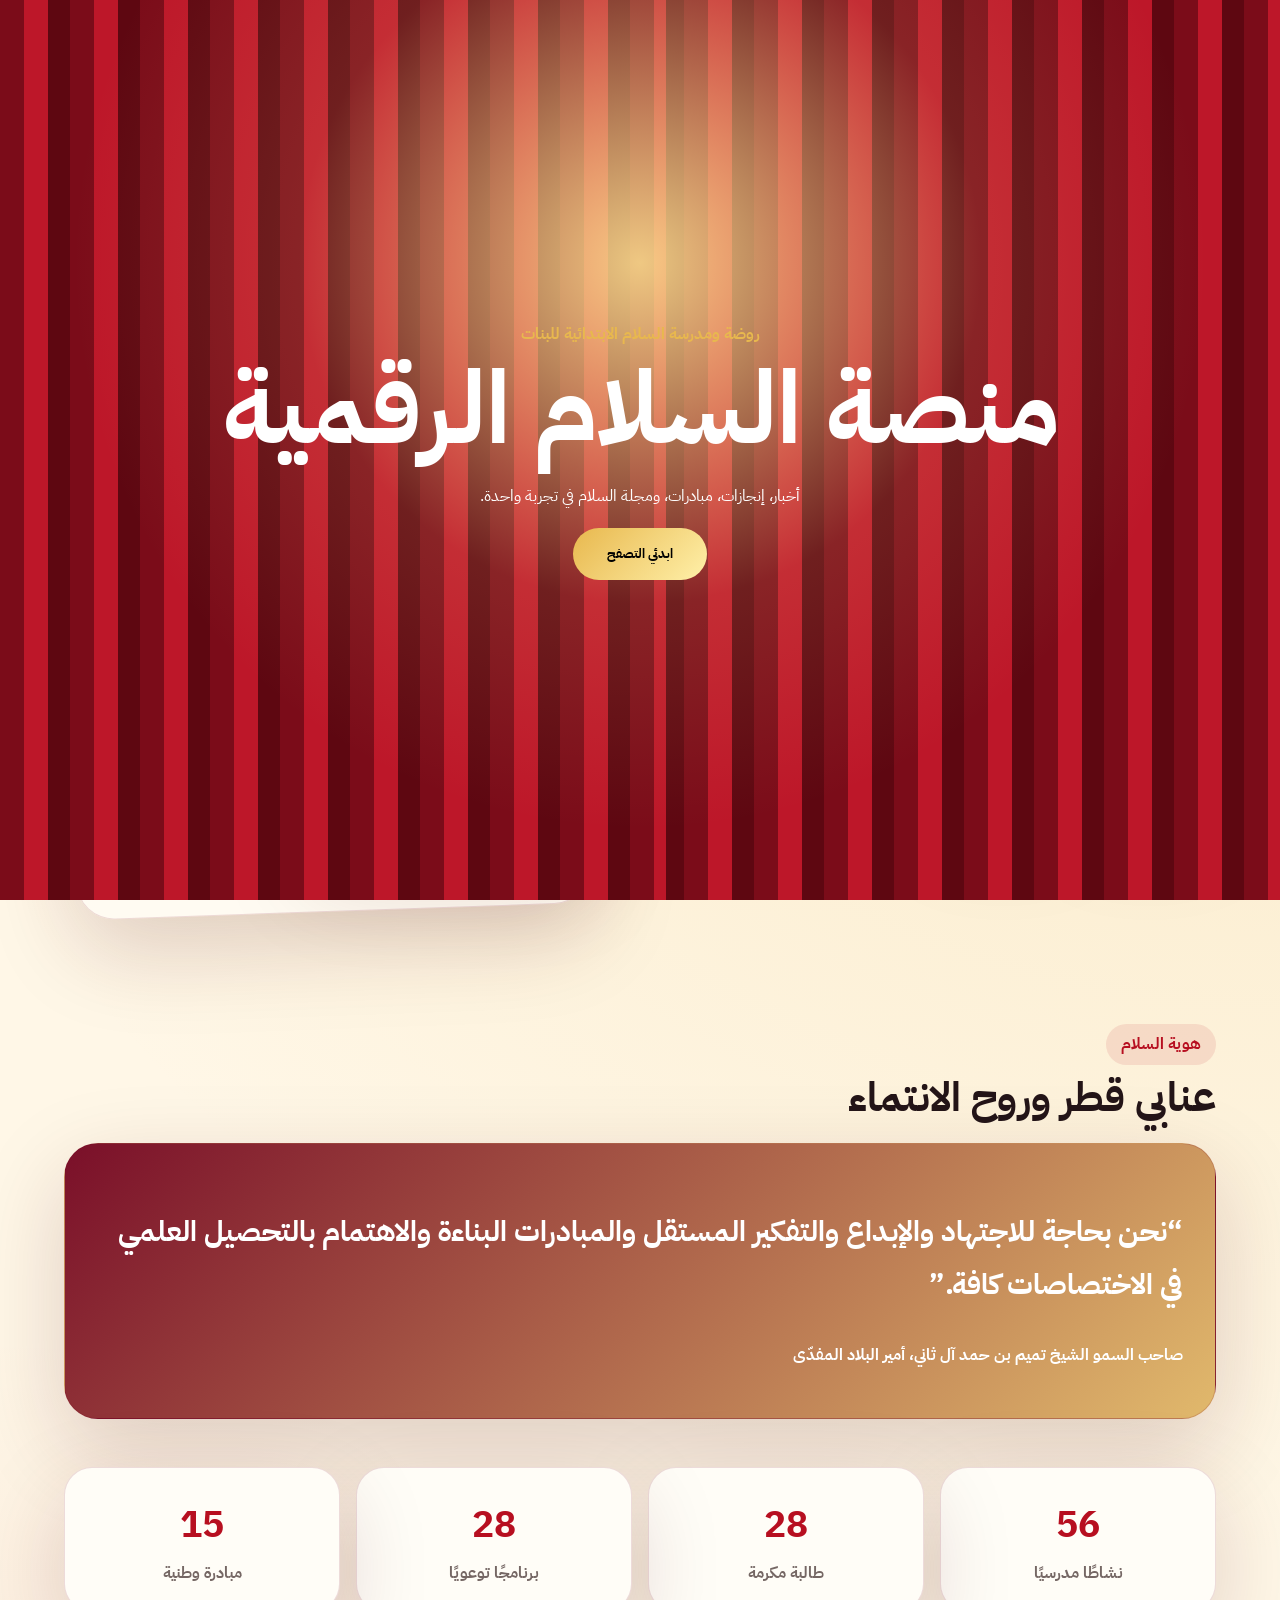
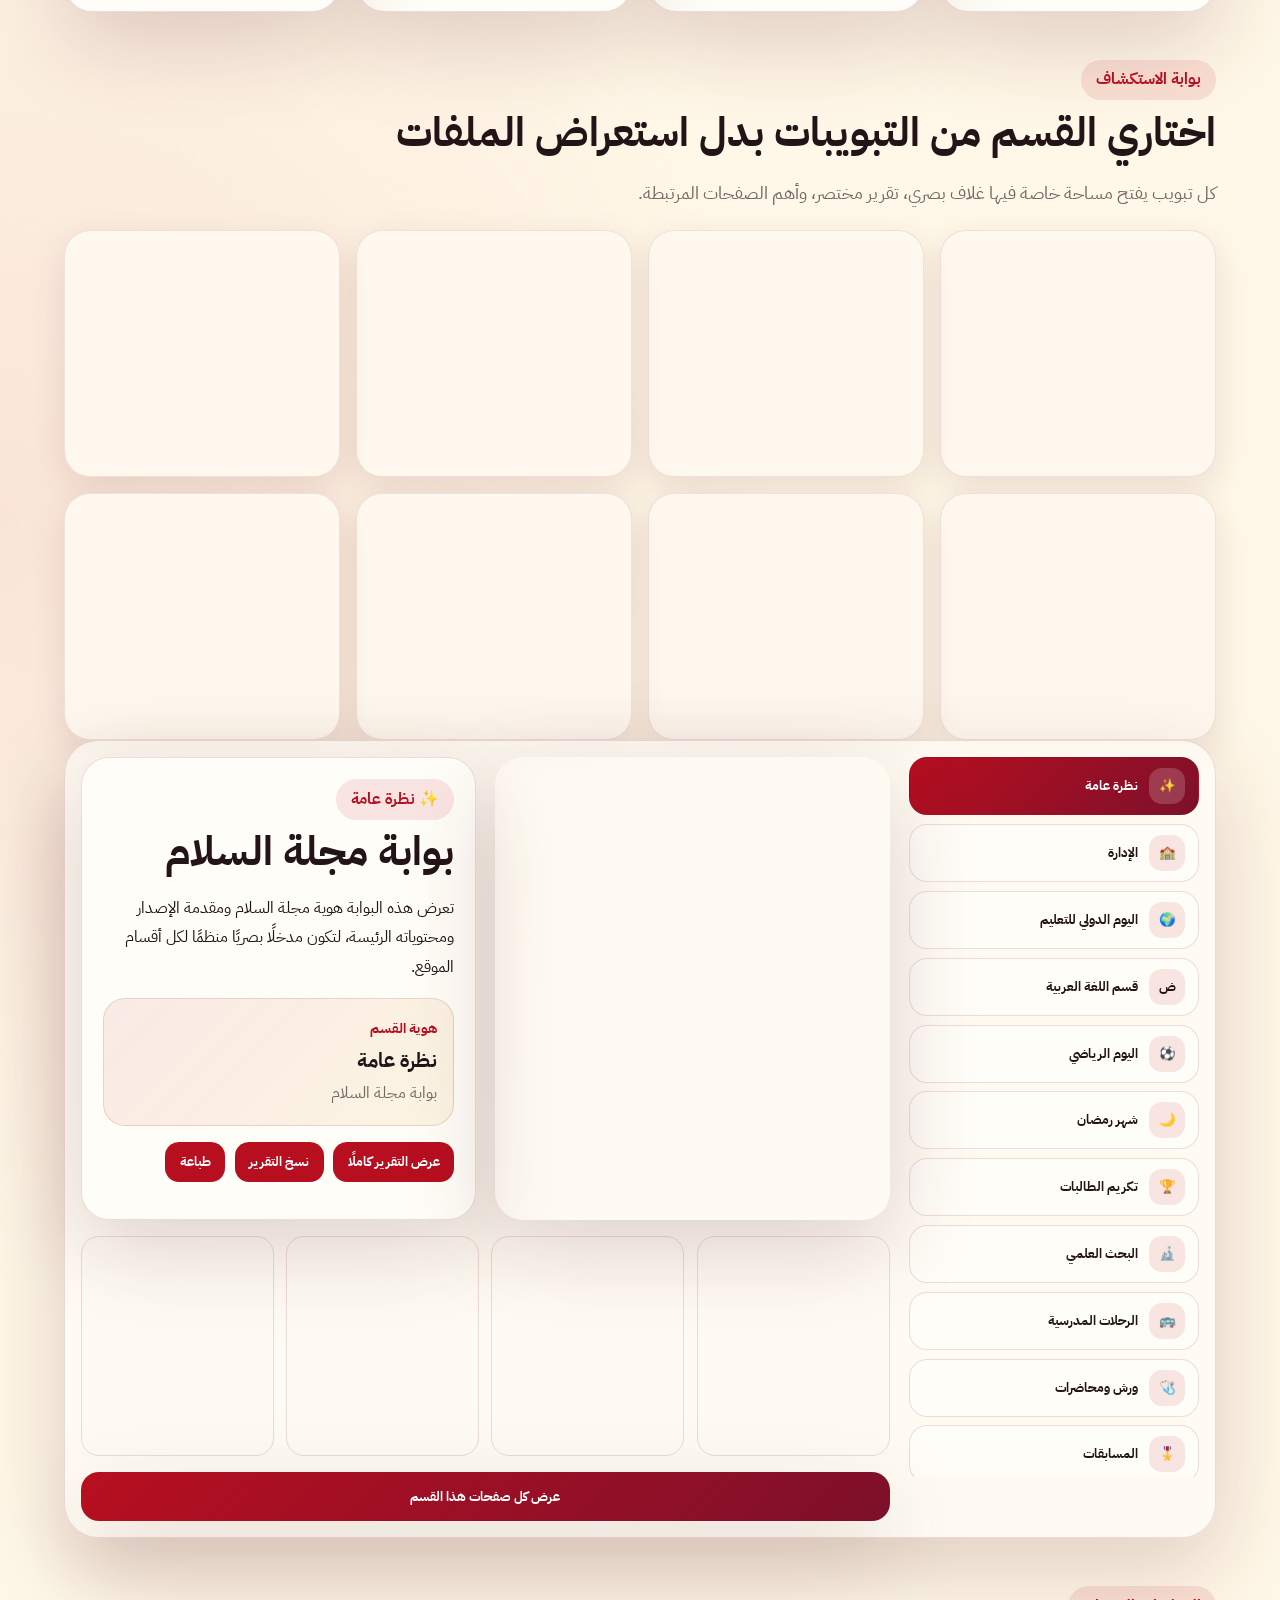
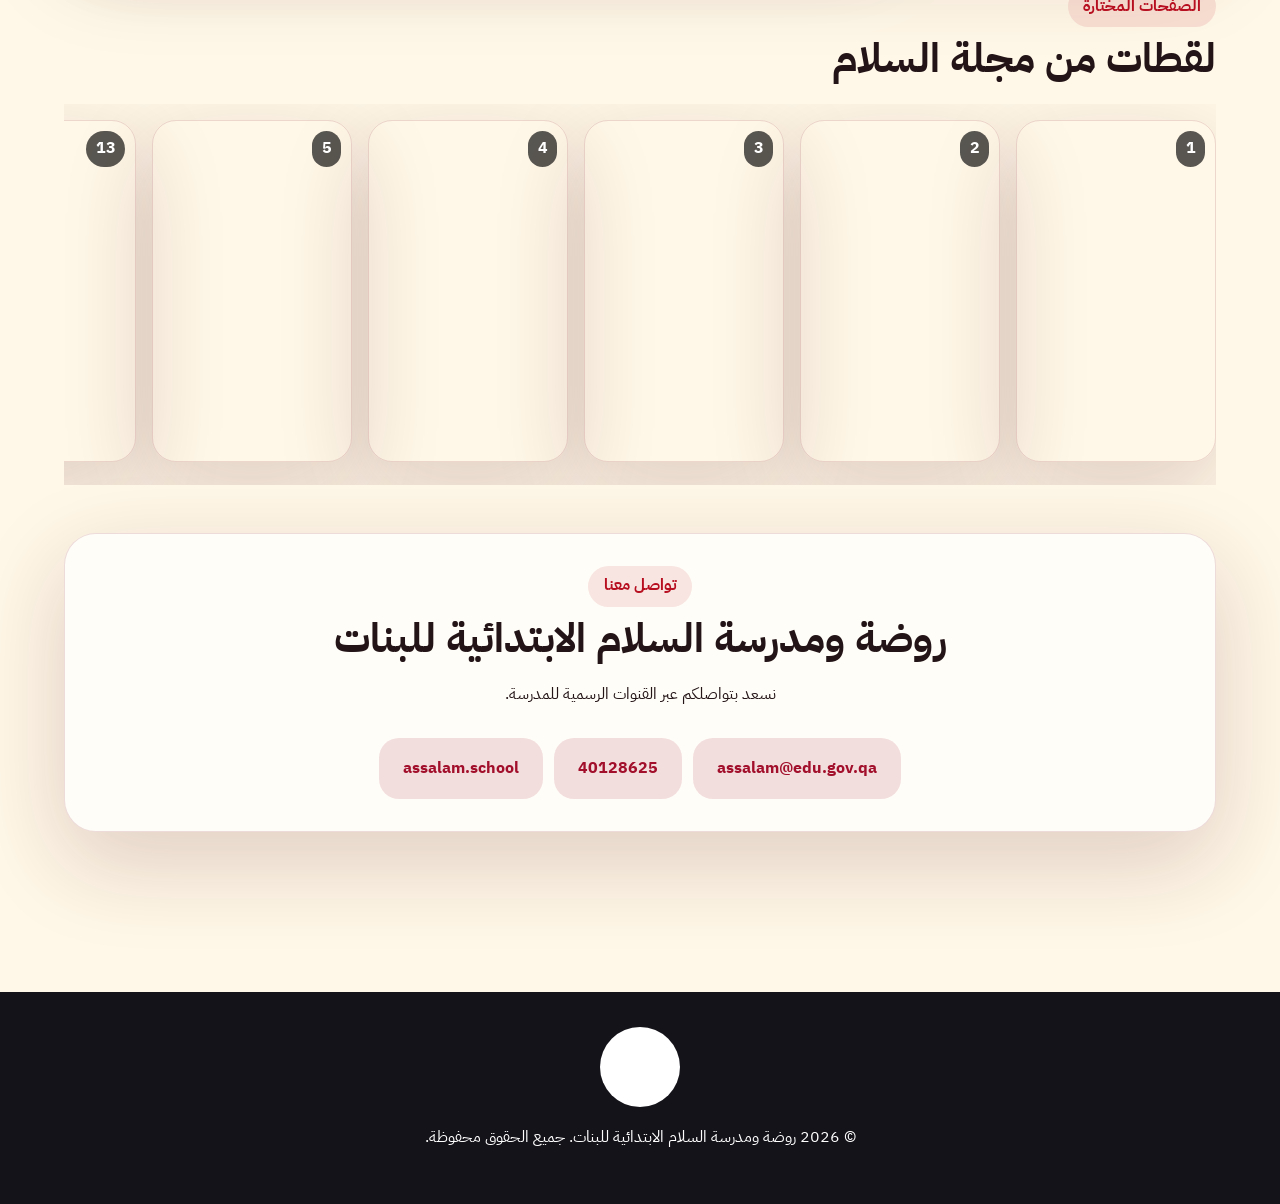
==== commit 8709e277: "Add files via upload" ====
--- a/index.html
+++ b/index.html
@@ -2,55 +2,76 @@
 <html lang="ar" dir="rtl">
 <head>
 <meta charset="utf-8"><meta name="viewport" content="width=device-width,initial-scale=1">
-<title>منصة السلام الرقمية</title>
-<meta name="description" content="منصة رقمية تعرض أخبار وإنجازات مدرسة السلام الابتدائية للبنات بأسلوب تفاعلي حديث يعكس الهوية الوطنية.">
+<title>روضة ومدرسة السلام الابتدائية للبنات</title>
+<meta name="description" content="موقع تفاعلي احترافي لروضة ومدرسة السلام الابتدائية للبنات يعرض المجلة والأقسام والتقارير بطريقة حديثة.">
 <link rel="stylesheet" href="style.css">
 </head>
 <body>
 <div class="cinema" id="cinema">
   <div class="curtain right"></div><div class="curtain left"></div><div class="light"></div>
-  <div class="cinema-text"><img class="intro-logo" src="assets/img/school-logo.jpg" alt="شعار المدرسة"><span>روضة ومدرسة السلام الابتدائية للبنات</span><h1>منصة السلام الرقمية</h1><p>أخبار وإنجازات ومبادرات في تجربة تفاعلية واحدة.</p><button id="startBtn">ابدئي التصفح</button></div>
+  <div class="cinema-text"><span>روضة ومدرسة السلام الابتدائية للبنات</span><h1>منصة السلام الرقمية</h1><p>أخبار، إنجازات، مبادرات، ومجلة السلام في تجربة واحدة.</p><button id="startBtn">ابدئي التصفح</button></div>
 </div>
+
 <header class="header">
-  <a class="brand" href="index.html"><img class="brand-img" src="assets/img/school-logo.jpg" alt="شعار المدرسة"><span><b>مدرسة السلام الابتدائية</b><small>منصة الإنجازات الرقمية</small></span></a>
-  <nav id="topNav"><a href="#home">الرئيسية</a><a href="#identity">هوية السلام</a><a href="#achievements">الإنجازات</a><a href="#tabbed">الأقسام</a><a href="magazine.html">المجلة</a><a href="#contact">تواصل</a></nav>
+  <a class="brand" href="index.html"><img class="school-logo" src="assets/img/school-logo.jpg" alt="شعار مدرسة السلام"><span><b>مدرسة السلام الابتدائية للبنات</b><small>منصة الإنجازات الرقمية</small></span></a>
+  <nav id="topNav"><a href="#home">الرئيسية</a><a href="#identity">هوية السلام</a><a href="#achievements">الإنجازات</a><a href="#explore">الأقسام</a><a href="magazine.html">المجلة</a><a href="#contact">تواصل</a></nav>
   <div class="actions"><button id="soundBtn">🔊</button><button id="themeBtn">◐</button><button id="menuBtn">☰</button></div>
 </header>
+
 <main id="home">
-<section class="hero reveal platform-hero">
+<section class="hero reveal">
   <div class="hero-text">
-    <span class="label">منصة إنجازات رقمية</span>
+    <span class="label">منصة مدرسية تفاعلية</span>
     <h1>موقع يعرض أخبار وإنجازات مدرسة السلام بأسلوب مجلة رقمية حديثة</h1>
     <p>منصة رقمية حديثة تعرض أخبار مدرسة السلام وإنجازاتها ومبادراتها التعليمية بأسلوب تفاعلي أنيق يعكس هوية المدرسة ورسالتها التربوية.</p>
-    <div class="hero-buttons"><a class="btn" href="#tabbed">استكشفي الأقسام</a><a class="btn alt" href="magazine.html">تصفحي المجلة</a></div>
+    <div class="hero-buttons"><a class="btn" href="#tabbed">تصفّح الأقسام</a><a class="btn alt" href="magazine.html">معرض المجلة</a></div>
   </div>
-  <div class="hero-stage"><div class="feature-card"><img src="assets/tab-covers/overview.jpg" alt="سلامة ومنصة السلام"><span>سلامة ترشدكِ داخل المنصة</span></div><div class="floating-note">كل قسم يعرض تقريره وصفحاته المرتبطة مباشرة</div></div>
-</section>
-<section id="identity" class="identity-section reveal">
-  <div class="section-head center"><span class="label">هوية السلام</span><h2>تعليم يرسخ القيم الوطنية ويصنع أثرًا مستدامًا</h2><p>في مدرسة السلام نؤمن أن التعليم رحلة لبناء جيل مبدع، معتز بلغته، منتمٍ لوطنه، ومؤمن بقدراته.</p></div>
-  <div class="identity-grid">
-    <article><span>الرؤية</span><h3>متعلم ريادي لتنمية مستدامة</h3><p>بيئة تعليمية تشجع المبادرة والريادة وتربط التعلم بالحياة.</p></article>
-    <article><span>الرسالة</span><h3>بيئة تعليمية شاملة ومبتكرة</h3><p>نرسخ القيم والأخلاق ونؤهل المتعلمات بمهارات عالية لمستقبل واعد.</p></article>
-    <article class="national-card"><span>الهوية الوطنية</span><h3>عنابي قطر وروح الانتماء</h3><p>تظهر الهوية القطرية في اللون والزخرفة والمعنى والرسالة.</p></article>
+  <div class="hero-stage">
+    <div class="feature-card"><img src="assets/pages/page-01.jpg" alt="غلاف مجلة السلام"><span>مجلة السلام</span></div>
+    <div class="floating-note">اضغطي على التبويب لفتح التقرير والصور</div>
   </div>
 </section>
-<section id="achievements" class="achievement-stats reveal">
-  <div><b data-count="120">0</b><span>نشاطًا مدرسيًا</span></div><div><b data-count="85">0</b><span>طالبة مكرمة</span></div><div><b data-count="40">0</b><span>برنامجًا توعويًا</span></div><div><b data-count="15">0</b><span>مبادرة وطنية</span></div>
+<section id="identity" class="identity reveal">
+  <div class="section-head"><span class="label">هوية السلام</span><h2>عنابي قطر وروح الانتماء</h2></div>
+  <div class="quote-card">
+    <h3>“نحن بحاجة للاجتهاد والإبداع والتفكير المستقل والمبادرات البناءة والاهتمام بالتحصيل العلمي في الاختصاصات كافة.”</h3>
+    <p>صاحب السمو الشيخ تميم بن حمد آل ثاني، أمير البلاد المفدّى</p>
+  </div>
 </section>
+<section id="achievements" class="stats reveal">
+  <div class="stat"><b data-count="120">0</b><span>نشاطًا مدرسيًا</span></div>
+  <div class="stat"><b data-count="85">0</b><span>طالبة مكرمة</span></div>
+  <div class="stat"><b data-count="40">0</b><span>برنامجًا توعويًا</span></div>
+  <div class="stat"><b data-count="15">0</b><span>مبادرة وطنية</span></div>
+</section>
+
 <section id="explore" class="portal reveal">
-  <div class="section-head center"><span class="label">بوابة الاستكشاف</span><h2>سلامة تقودكِ إلى أقسام المدرسة</h2><p>بطاقات هادئة وخفيفة بصريًا، بلا تكرار نصي، وبلمسات قطرية عنابية.</p></div>
+  <div class="section-head"><span class="label">بوابة الاستكشاف</span><h2>اختاري القسم من التبويبات بدل استعراض الملفات</h2><p>كل تبويب يفتح مساحة خاصة فيها غلاف بصري، تقرير مختصر، وأهم الصفحات المرتبطة.</p></div>
   <div class="portal-tabs" id="portalTabs"></div>
 </section>
+
 <section id="tabbed" class="tabbed reveal">
-  <div class="section-head center"><span class="label">التقارير التفاعلية</span><h2>اختاري القسم لعرض التقرير والصفحات</h2></div>
-  <div class="tabs-shell"><aside class="side-tabs" id="sideTabs"></aside><section class="tab-content" id="tabContent"></section></div>
+  <div class="tabs-shell">
+    <aside class="side-tabs" id="sideTabs"></aside>
+    <section class="tab-content" id="tabContent"></section>
+  </div>
 </section>
-<section class="featured reveal"><div class="section-head"><span class="label">إنجازات مميزة</span><h2>من التوثيق إلى صناعة الأثر</h2></div><div class="featured-grid"><article><b>اللغة والهوية</b><span>مشروعات لغوية تعزز الانتماء.</span></article><article><b>البحث والابتكار</b><span>تنمية التفكير العلمي لدى الطالبات.</span></article><article><b>الشراكة المجتمعية</b><span>برامج تثقيفية وتوعوية متنوعة.</span></article></div></section>
-<section class="showcase reveal"><div class="section-head row"><div><span class="label">مجلة السلام</span><h2>صفحات مختارة</h2></div><a class="text-link" href="magazine.html">فتح المعرض الكامل</a></div><div class="page-carousel" id="pageCarousel"></div></section>
-<section id="contact" class="contact reveal"><div class="contact-card"><span class="label">تواصل معنا</span><h2>روضة ومدرسة السلام الابتدائية للبنات</h2><p>يمكن لاحقًا ربط هذه المساحة بحسابات المدرسة الرسمية والبريد الإلكتروني.</p><div><a>البريد الإلكتروني</a><a>إنستغرام</a><a>يوتيوب</a><a>منصة المدرسة</a></div></div></section>
+
+<section class="showcase reveal">
+  <div class="section-head"><span class="label">الصفحات المختارة</span><h2>لقطات من مجلة السلام</h2></div>
+  <div class="page-carousel" id="pageCarousel"></div>
+</section>
+
+<section id="contact" class="contact reveal">
+  <div class="contact-card"><span class="label">تواصل معنا</span><h2>روضة ومدرسة السلام الابتدائية للبنات</h2><p>نسعد بتواصلكم عبر القنوات الرسمية للمدرسة.</p><div class="contact-links"><a href="mailto:assalam@edu.gov.qa">assalam@edu.gov.qa</a><a href="tel:40128625">40128625</a><a href="https://instagram.com/assalam.school" target="_blank">assalam.school</a></div></div>
+</section>
 </main>
-<div class="report-modal" id="reportModal"><div class="report-panel"><button class="close" id="closeReport">×</button><div id="reportPanelContent"></div></div></div>
-<div class="image-modal" id="imageModal"><button id="closeImage">×</button><img id="bigImage" alt="صفحة مكبرة"></div><button class="top-btn" id="topBtn">↑</button>
+
+<div class="report-modal" id="reportModal">
+  <div class="report-panel"><button class="close" id="closeReport">×</button><div id="reportPanelContent"></div></div>
+</div>
+<div class="image-modal" id="imageModal"><button id="closeImage">×</button><img id="bigImage" alt="صفحة مكبرة"></div>
+<button class="top-btn" id="topBtn">↑</button>
 <footer><img class="footer-logo" src="assets/img/school-logo.jpg" alt="شعار المدرسة"><p>© 2026 روضة ومدرسة السلام الابتدائية للبنات. جميع الحقوق محفوظة.</p></footer>
 <script src="data.js"></script><script src="script.js"></script>
 </body></html>
--- a/style.css
+++ b/style.css
@@ -278,12 +278,11 @@
   }
 }
 
-/* Digital Achievement Platform Upgrade */
-.brand-img{width:58px;height:58px;border-radius:50%;object-fit:cover;background:#fff;box-shadow:0 8px 24px rgba(0,0,0,.14)}
-.intro-logo{width:110px;height:110px;border-radius:50%;object-fit:cover;background:#fff;margin:0 auto 1rem}
-.footer-logo{width:82px;height:82px;border-radius:50%;object-fit:cover;background:#fff;margin:0 auto 1rem}
-.platform-hero .feature-card img{object-fit:cover;object-position:center}.platform-hero .feature-card{box-shadow:var(--shadow)}
-.identity-grid,.featured-grid{display:grid;grid-template-columns:repeat(3,1fr);gap:1rem}.identity-grid article,.featured-grid article{background:var(--surface);border:1px solid var(--line);border-radius:28px;padding:1.35rem;box-shadow:var(--shadow)}.identity-grid article span{color:var(--red);font-weight:900}.identity-grid p,.featured-grid span{color:var(--muted)}.national-card{background:linear-gradient(135deg,rgba(183,15,32,.95),rgba(232,184,78,.22))!important;color:white}.national-card span,.national-card p{color:white!important}
-.achievement-stats{display:grid;grid-template-columns:repeat(4,1fr);gap:1rem;margin:3rem 0}.achievement-stats div{background:var(--surface);border:1px solid var(--line);border-radius:28px;padding:1.3rem;text-align:center;box-shadow:var(--shadow)}.achievement-stats b{display:block;color:var(--red);font-size:2.3rem}.achievement-stats span{color:var(--muted);font-weight:900}
-.portal-card .mini-salama,.salama-badge,.portal-card .overlay img{display:none!important}.portal-card{background:#fff8ee!important;border:1px solid rgba(120,13,42,.10)!important;box-shadow:0 12px 36px rgba(70,20,30,.11)!important}.portal-card img{height:245px!important;object-fit:cover!important;object-position:center!important}.portal-card .overlay{position:static!important;background:#7a0f29!important;color:#fff!important;padding:.72rem .9rem!important;min-height:62px!important;display:flex!important;align-items:center!important;justify-content:center!important;text-align:center!important}.portal-card .overlay h3{margin:0!important;font-size:1.15rem!important;line-height:1.45!important;text-shadow:none!important}.portal-card .overlay p{display:none!important}.tab-content{scroll-margin-top:110px}.section-head.center{text-align:center}.hero p{max-width:900px;line-height:2}
-@media(max-width:1100px){.identity-grid,.featured-grid{grid-template-columns:1fr}.achievement-stats{grid-template-columns:repeat(2,1fr)}}@media(max-width:760px){.portal-card img{height:190px!important}.achievement-stats{grid-template-columns:1fr}.brand-img{width:50px;height:50px}.brand b{font-size:.95rem}}
+/* Platform rebuild updates */
+.school-logo{width:60px;height:60px;border-radius:50%;object-fit:cover;background:#fff;box-shadow:0 8px 26px rgba(0,0,0,.12)}
+.brand-logo{display:none!important}.brand{gap:.8rem}.brand small{display:block;color:var(--muted)}
+.portal-card .overlay{display:none!important}.portal-card img{height:245px!important;object-fit:cover!important;object-position:center!important}.portal-card{background:#fff8ee!important;border:1px solid rgba(120,13,42,.10)!important;box-shadow:0 12px 36px rgba(70,20,30,.11)!important}.portal-card:hover{transform:translateY(-5px)!important;box-shadow:0 20px 52px rgba(70,20,30,.16)!important}
+.quote-card{background:linear-gradient(135deg,#7a0f29,#e1b96c);color:#fff;border-radius:34px;padding:2rem;border:1px solid rgba(122,15,41,.18);box-shadow:var(--shadow);text-align:right}.quote-card h3{font-size:clamp(1.35rem,2.3vw,2.2rem);line-height:1.8}.quote-card p{font-weight:900}
+.stats{display:grid;grid-template-columns:repeat(4,1fr);gap:1rem;margin:3rem 0}.stat{background:var(--surface);border:1px solid var(--line);border-radius:28px;padding:1.4rem;box-shadow:var(--shadow);text-align:center}.stat b{display:block;color:var(--red);font-size:2.3rem}.stat span{color:var(--muted);font-weight:900}
+.contact-links{display:flex;flex-wrap:wrap;justify-content:center;gap:18px;margin-top:28px}.contact-links a{padding:16px 24px;border-radius:20px;background:#f3dede;color:#a10f2b;font-weight:900;transition:.3s}.contact-links a:hover{transform:translateY(-4px);background:#7a0f29;color:#fff}.footer-logo{width:80px;height:80px;border-radius:50%;object-fit:cover;margin:0 auto 1rem;background:#fff}
+@media(max-width:760px){.stats{grid-template-columns:1fr}.portal-card img{height:190px!important}.school-logo{width:50px;height:50px}.quote-card{padding:1.2rem}.quote-card h3{font-size:1.15rem}}
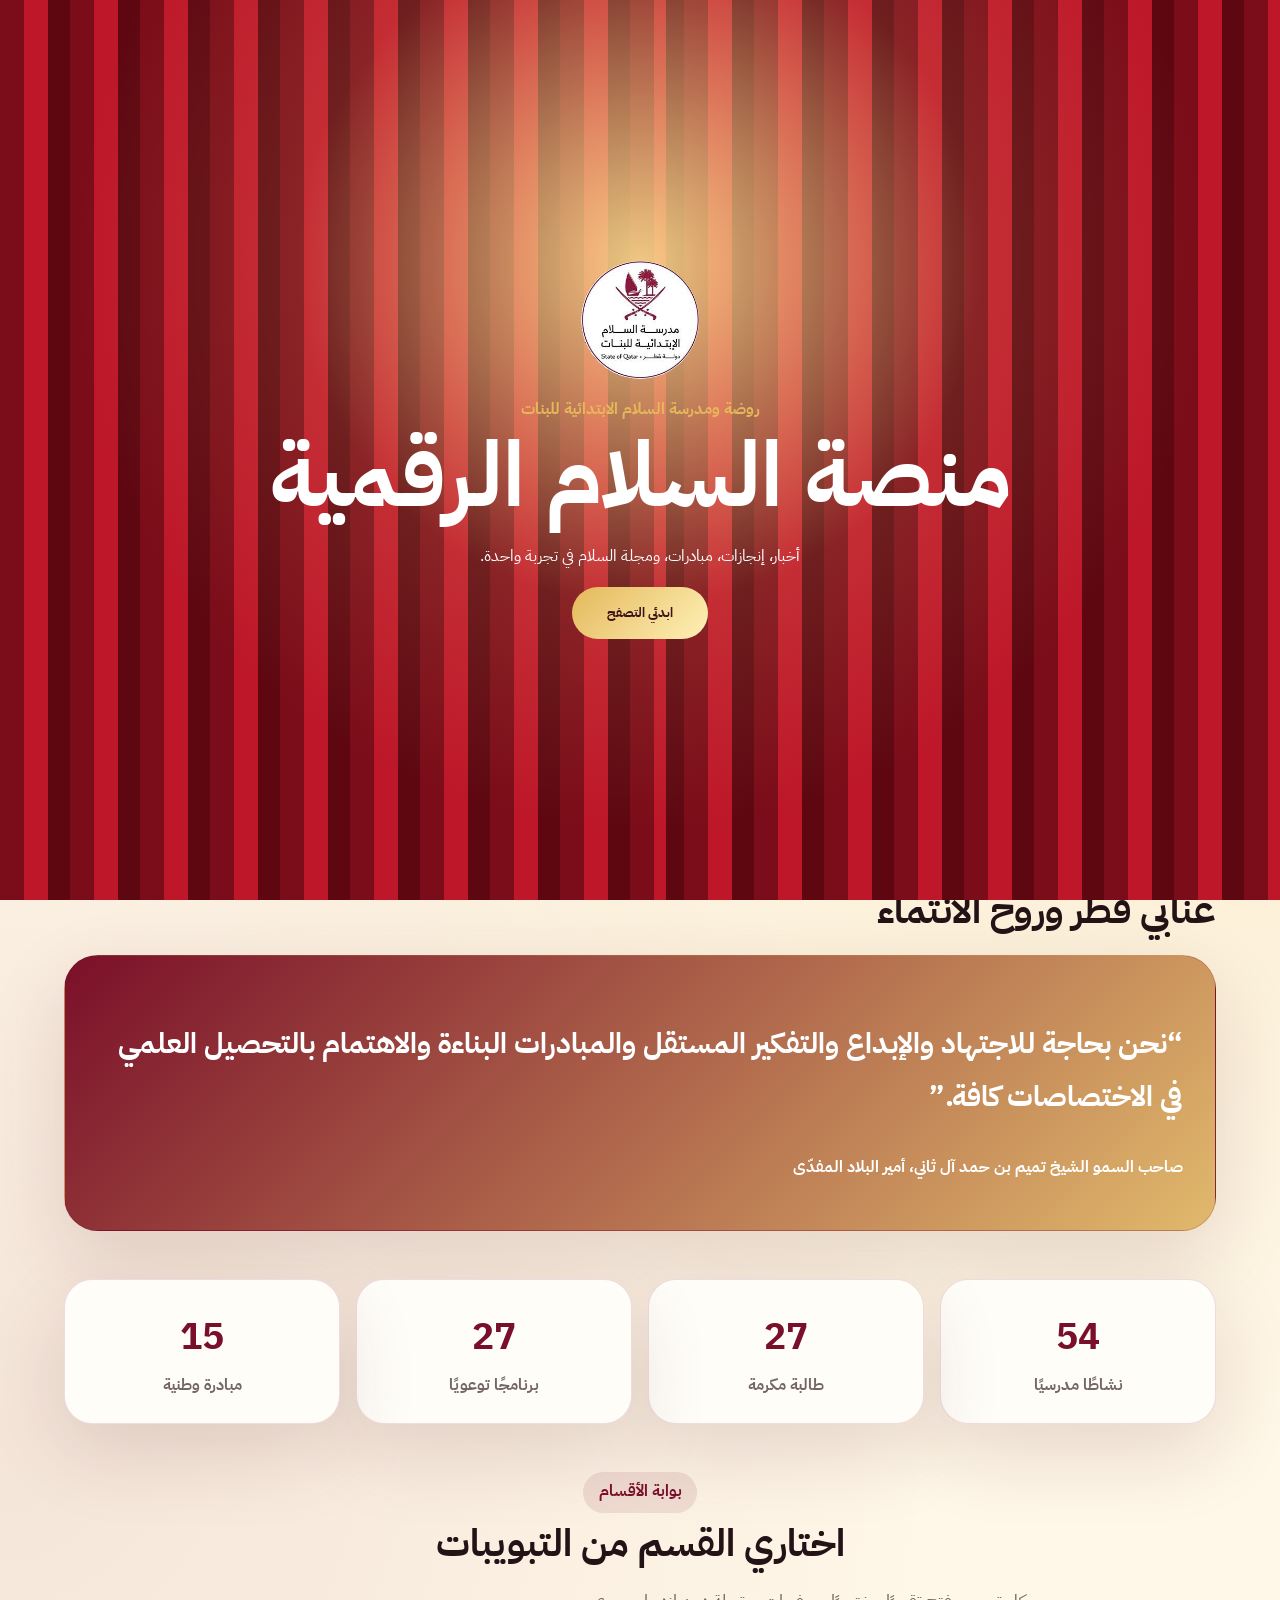
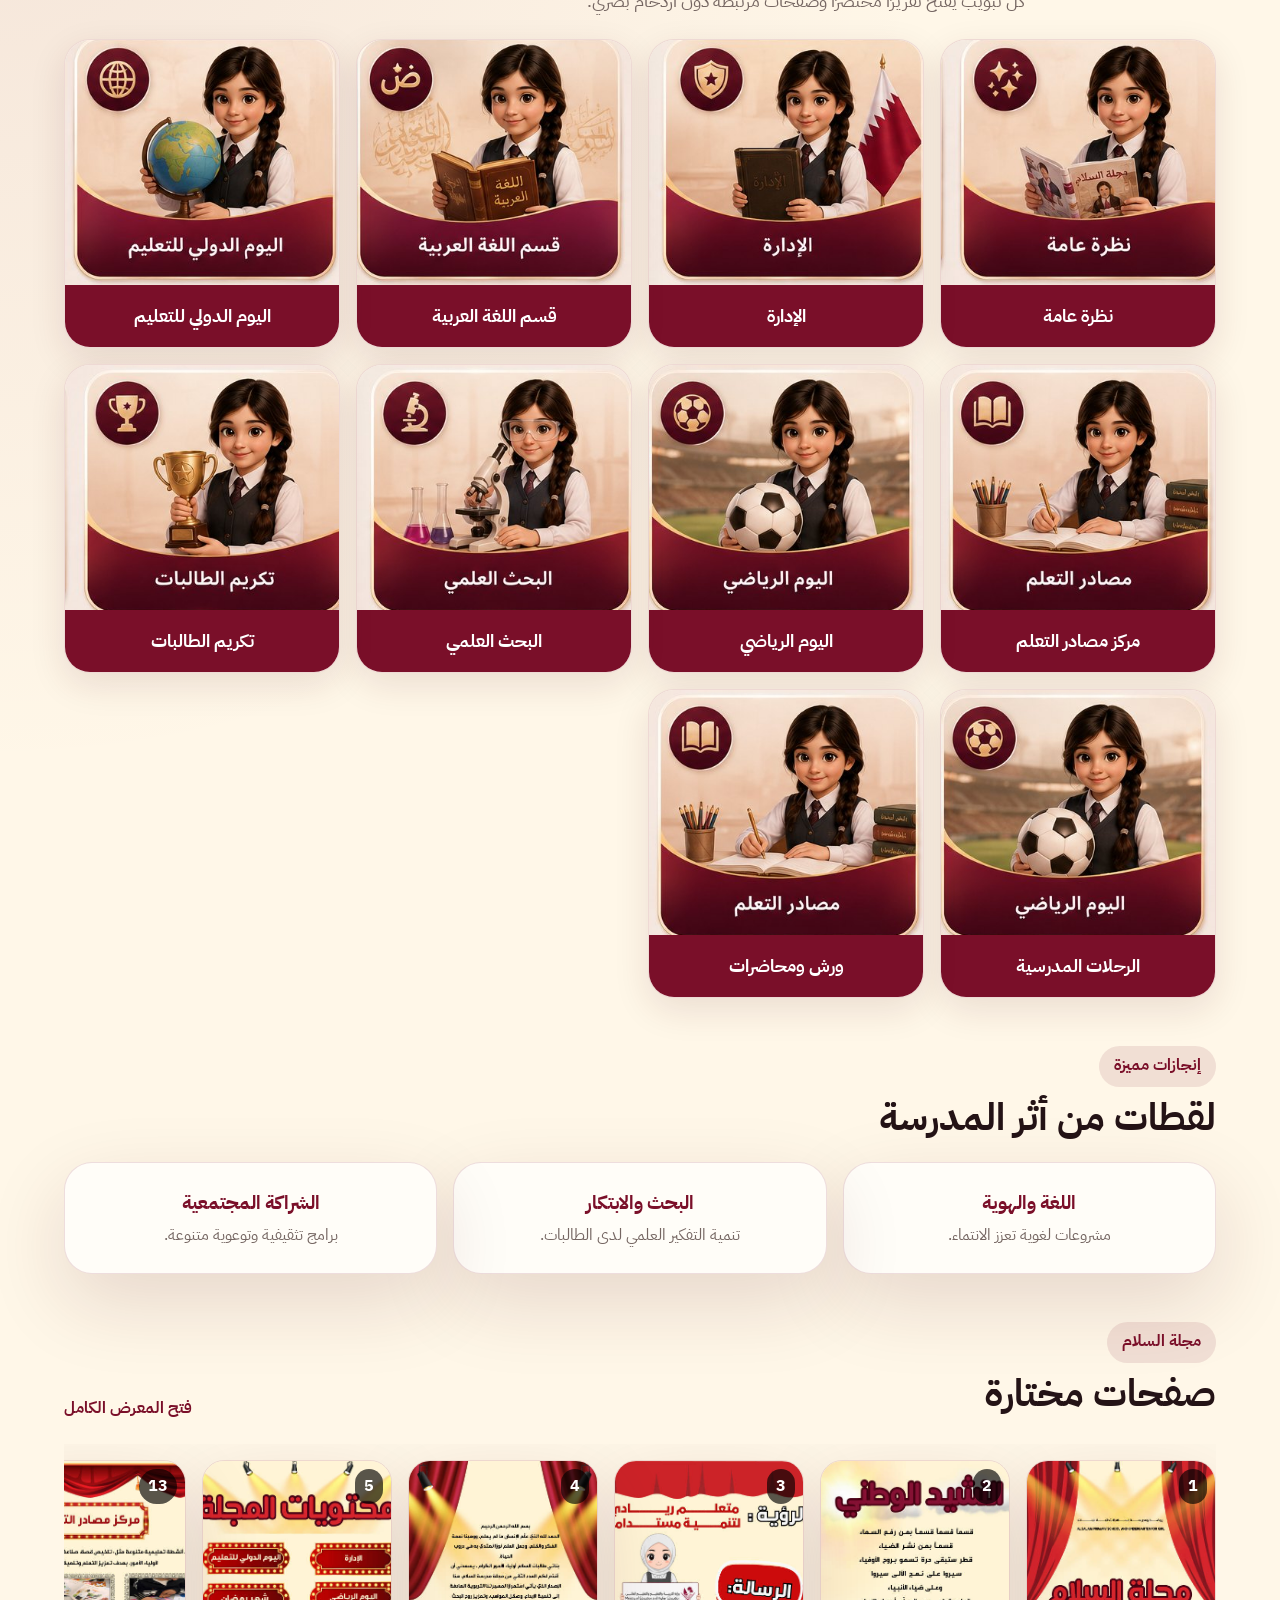
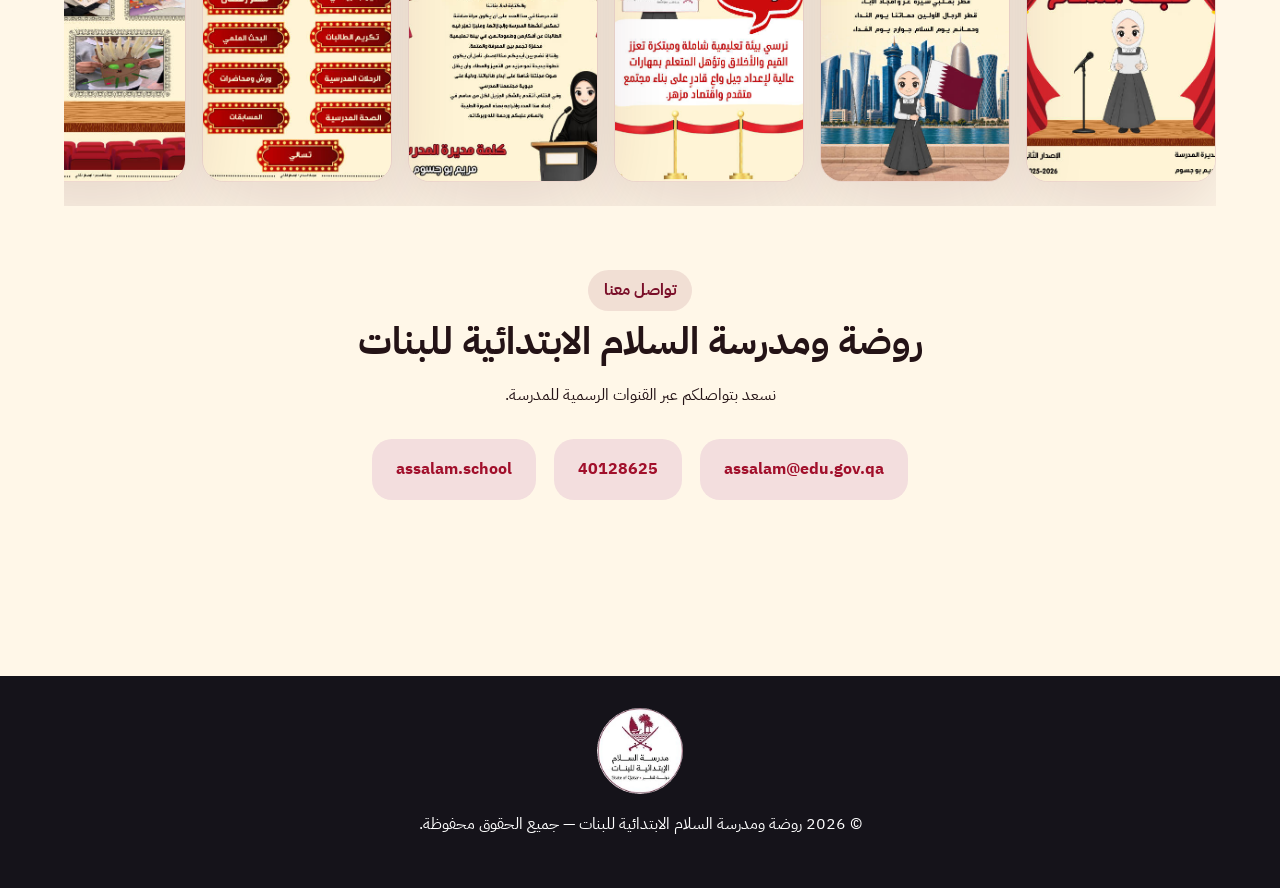
==== commit a988a467: "Add files via upload" ====
--- a/index.html
+++ b/index.html
@@ -1,77 +1 @@
-<!doctype html>
-<html lang="ar" dir="rtl">
-<head>
-<meta charset="utf-8"><meta name="viewport" content="width=device-width,initial-scale=1">
-<title>روضة ومدرسة السلام الابتدائية للبنات</title>
-<meta name="description" content="موقع تفاعلي احترافي لروضة ومدرسة السلام الابتدائية للبنات يعرض المجلة والأقسام والتقارير بطريقة حديثة.">
-<link rel="stylesheet" href="style.css">
-</head>
-<body>
-<div class="cinema" id="cinema">
-  <div class="curtain right"></div><div class="curtain left"></div><div class="light"></div>
-  <div class="cinema-text"><span>روضة ومدرسة السلام الابتدائية للبنات</span><h1>منصة السلام الرقمية</h1><p>أخبار، إنجازات، مبادرات، ومجلة السلام في تجربة واحدة.</p><button id="startBtn">ابدئي التصفح</button></div>
-</div>
-
-<header class="header">
-  <a class="brand" href="index.html"><img class="school-logo" src="assets/img/school-logo.jpg" alt="شعار مدرسة السلام"><span><b>مدرسة السلام الابتدائية للبنات</b><small>منصة الإنجازات الرقمية</small></span></a>
-  <nav id="topNav"><a href="#home">الرئيسية</a><a href="#identity">هوية السلام</a><a href="#achievements">الإنجازات</a><a href="#explore">الأقسام</a><a href="magazine.html">المجلة</a><a href="#contact">تواصل</a></nav>
-  <div class="actions"><button id="soundBtn">🔊</button><button id="themeBtn">◐</button><button id="menuBtn">☰</button></div>
-</header>
-
-<main id="home">
-<section class="hero reveal">
-  <div class="hero-text">
-    <span class="label">منصة مدرسية تفاعلية</span>
-    <h1>موقع يعرض أخبار وإنجازات مدرسة السلام بأسلوب مجلة رقمية حديثة</h1>
-    <p>منصة رقمية حديثة تعرض أخبار مدرسة السلام وإنجازاتها ومبادراتها التعليمية بأسلوب تفاعلي أنيق يعكس هوية المدرسة ورسالتها التربوية.</p>
-    <div class="hero-buttons"><a class="btn" href="#tabbed">تصفّح الأقسام</a><a class="btn alt" href="magazine.html">معرض المجلة</a></div>
-  </div>
-  <div class="hero-stage">
-    <div class="feature-card"><img src="assets/pages/page-01.jpg" alt="غلاف مجلة السلام"><span>مجلة السلام</span></div>
-    <div class="floating-note">اضغطي على التبويب لفتح التقرير والصور</div>
-  </div>
-</section>
-<section id="identity" class="identity reveal">
-  <div class="section-head"><span class="label">هوية السلام</span><h2>عنابي قطر وروح الانتماء</h2></div>
-  <div class="quote-card">
-    <h3>“نحن بحاجة للاجتهاد والإبداع والتفكير المستقل والمبادرات البناءة والاهتمام بالتحصيل العلمي في الاختصاصات كافة.”</h3>
-    <p>صاحب السمو الشيخ تميم بن حمد آل ثاني، أمير البلاد المفدّى</p>
-  </div>
-</section>
-<section id="achievements" class="stats reveal">
-  <div class="stat"><b data-count="120">0</b><span>نشاطًا مدرسيًا</span></div>
-  <div class="stat"><b data-count="85">0</b><span>طالبة مكرمة</span></div>
-  <div class="stat"><b data-count="40">0</b><span>برنامجًا توعويًا</span></div>
-  <div class="stat"><b data-count="15">0</b><span>مبادرة وطنية</span></div>
-</section>
-
-<section id="explore" class="portal reveal">
-  <div class="section-head"><span class="label">بوابة الاستكشاف</span><h2>اختاري القسم من التبويبات بدل استعراض الملفات</h2><p>كل تبويب يفتح مساحة خاصة فيها غلاف بصري، تقرير مختصر، وأهم الصفحات المرتبطة.</p></div>
-  <div class="portal-tabs" id="portalTabs"></div>
-</section>
-
-<section id="tabbed" class="tabbed reveal">
-  <div class="tabs-shell">
-    <aside class="side-tabs" id="sideTabs"></aside>
-    <section class="tab-content" id="tabContent"></section>
-  </div>
-</section>
-
-<section class="showcase reveal">
-  <div class="section-head"><span class="label">الصفحات المختارة</span><h2>لقطات من مجلة السلام</h2></div>
-  <div class="page-carousel" id="pageCarousel"></div>
-</section>
-
-<section id="contact" class="contact reveal">
-  <div class="contact-card"><span class="label">تواصل معنا</span><h2>روضة ومدرسة السلام الابتدائية للبنات</h2><p>نسعد بتواصلكم عبر القنوات الرسمية للمدرسة.</p><div class="contact-links"><a href="mailto:assalam@edu.gov.qa">assalam@edu.gov.qa</a><a href="tel:40128625">40128625</a><a href="https://instagram.com/assalam.school" target="_blank">assalam.school</a></div></div>
-</section>
-</main>
-
-<div class="report-modal" id="reportModal">
-  <div class="report-panel"><button class="close" id="closeReport">×</button><div id="reportPanelContent"></div></div>
-</div>
-<div class="image-modal" id="imageModal"><button id="closeImage">×</button><img id="bigImage" alt="صفحة مكبرة"></div>
-<button class="top-btn" id="topBtn">↑</button>
-<footer><img class="footer-logo" src="assets/img/school-logo.jpg" alt="شعار المدرسة"><p>© 2026 روضة ومدرسة السلام الابتدائية للبنات. جميع الحقوق محفوظة.</p></footer>
-<script src="data.js"></script><script src="script.js"></script>
-</body></html>+<!doctype html><html lang="ar" dir="rtl"><head><meta charset="utf-8"><meta name="viewport" content="width=device-width,initial-scale=1"><title>منصة السلام الرقمية</title><link rel="stylesheet" href="style.css"></head><body><div class="intro" id="intro"><div class="curtain right"></div><div class="curtain left"></div><div class="light"></div><div class="intro-content"><img src="assets/img/school-logo.jpg" alt="شعار مدرسة السلام"><span>روضة ومدرسة السلام الابتدائية للبنات</span><h1>منصة السلام الرقمية</h1><p>أخبار، إنجازات، مبادرات، ومجلة السلام في تجربة واحدة.</p><button id="enterBtn">ابدئي التصفح</button></div></div><header class="site-header"><a class="brand" href="index.html"><img src="assets/img/school-logo.jpg" alt="شعار مدرسة السلام"><span><b>روضة ومدرسة السلام الابتدائية للبنات</b><small>منصة الإنجازات الرقمية</small></span></a><nav id="nav"><a href="#home">الرئيسية</a><a href="#identity">الهوية</a><a href="#achievements">الإنجازات</a><a href="#departments">الأقسام</a><a href="magazine.html">المجلة</a><a href="#contact">تواصل</a></nav><div class="actions"><button id="soundBtn">🔊</button><button id="themeBtn">◐</button><button id="menuBtn">☰</button></div></header><main id="home"><section class="hero reveal"><div class="hero-copy"><span class="pill">منصة مدرسية تفاعلية</span><h1>موقع يعرض أخبار وإنجازات مدرسة السلام بأسلوب مجلة رقمية حديثة</h1><p>منصة رقمية حديثة تعرض أخبار مدرسة السلام وإنجازاتها ومبادراتها التعليمية بأسلوب تفاعلي أنيق يعكس هوية المدرسة ورسالتها التربوية.</p><div class="hero-actions"><a class="btn" href="#departments">استكشفي الأقسام</a><a class="btn alt" href="magazine.html">تصفحي المجلة</a></div></div><div class="hero-card"><img src="assets/cards/overview.jpg" alt="سلامة ومنصة السلام"><div class="hero-badge">سلامة ترشدكِ داخل المنصة</div></div></section><section id="identity" class="identity reveal"><div class="section-head"><span class="pill">الهوية الوطنية</span><h2>عنابي قطر وروح الانتماء</h2></div><div class="quote-card"><h3>“نحن بحاجة للاجتهاد والإبداع والتفكير المستقل والمبادرات البناءة والاهتمام بالتحصيل العلمي في الاختصاصات كافة.”</h3><p>صاحب السمو الشيخ تميم بن حمد آل ثاني، أمير البلاد المفدّى</p></div></section><section id="achievements" class="stats reveal"><div class="stat"><b data-count="120">0</b><span>نشاطًا مدرسيًا</span></div><div class="stat"><b data-count="85">0</b><span>طالبة مكرمة</span></div><div class="stat"><b data-count="40">0</b><span>برنامجًا توعويًا</span></div><div class="stat"><b data-count="15">0</b><span>مبادرة وطنية</span></div></section><section id="departments" class="departments reveal"><div class="section-head center"><span class="pill">بوابة الأقسام</span><h2>اختاري القسم من التبويبات</h2><p>كل تبويب يفتح تقريرًا مختصرًا وصفحات مرتبطة دون ازدحام بصري.</p></div><div class="department-grid" id="departmentGrid"></div></section><section class="featured reveal"><div class="section-head"><span class="pill">إنجازات مميزة</span><h2>لقطات من أثر المدرسة</h2></div><div class="featured-grid"><article><b>اللغة والهوية</b><span>مشروعات لغوية تعزز الانتماء.</span></article><article><b>البحث والابتكار</b><span>تنمية التفكير العلمي لدى الطالبات.</span></article><article><b>الشراكة المجتمعية</b><span>برامج تثقيفية وتوعوية متنوعة.</span></article></div></section><section class="magazine-strip reveal"><div class="section-head row"><div><span class="pill">مجلة السلام</span><h2>صفحات مختارة</h2></div><a class="text-link" href="magazine.html">فتح المعرض الكامل</a></div><div class="strip" id="pageStrip"></div></section><section id="contact" class="contact reveal"><span class="pill">تواصل معنا</span><h2>روضة ومدرسة السلام الابتدائية للبنات</h2><p>نسعد بتواصلكم عبر القنوات الرسمية للمدرسة.</p><div class="contact-links"><a href="mailto:assalam@edu.gov.qa">assalam@edu.gov.qa</a><a href="tel:40128625">40128625</a><a href="https://instagram.com/assalam.school" target="_blank">assalam.school</a></div></section></main><div class="panel" id="sectionPanel"><div class="panel-box"><button id="closePanel">×</button><div id="panelContent"></div></div></div><div class="image-modal" id="imageModal"><button id="closeImage">×</button><img id="bigImage" alt="صفحة مكبرة"></div><button class="top-btn" id="topBtn">↑</button><footer><img src="assets/img/school-logo.jpg" alt="شعار مدرسة السلام"><p>© 2026 روضة ومدرسة السلام الابتدائية للبنات — جميع الحقوق محفوظة.</p></footer><script src="data.js"></script><script src="script.js"></script></body></html>
--- a/style.css
+++ b/style.css
@@ -1,288 +1 @@
-
-@import url('https://fonts.googleapis.com/css2?family=IBM+Plex+Sans+Arabic:wght@400;500;700;800&display=swap');
-:root{--bg:#fff7e7;--surface:#fffdf7;--glass:rgba(255,253,247,.78);--text:#231417;--muted:#756764;--red:#b70f20;--maroon:#7d102a;--gold:#e8b84e;--line:rgba(125,16,42,.14);--shadow:0 30px 90px rgba(78,18,30,.18)}
-.dark{--bg:#0f0d13;--surface:#1b1720;--glass:rgba(27,23,32,.78);--text:#fff8ea;--muted:#c9beb7;--line:rgba(255,255,255,.12);--shadow:0 30px 90px rgba(0,0,0,.5)}
-*{box-sizing:border-box}html{scroll-behavior:smooth}body{margin:0;font-family:'IBM Plex Sans Arabic',Tahoma,sans-serif;color:var(--text);background:radial-gradient(circle at top right,rgba(232,184,78,.28),transparent 34%),radial-gradient(circle at left 48%,rgba(183,15,32,.08),transparent 30%),var(--bg);line-height:1.85}a{text-decoration:none;color:inherit}img{display:block;max-width:100%}button,input{font-family:inherit}
-.cinema{position:fixed;inset:0;z-index:999;background:#160b0e;display:grid;place-items:center;overflow:hidden;transition:.8s}.cinema.hide{opacity:0;visibility:hidden}.curtain{position:absolute;top:0;height:100%;width:52%;background:repeating-linear-gradient(90deg,#7b0c19 0 24px,#bd1729 24px 48px,#5e0711 48px 70px);transition:1.4s cubic-bezier(.77,0,.18,1)}.curtain.right{right:0}.curtain.left{left:0}.cinema.open .curtain.right{transform:translateX(102%)}.cinema.open .curtain.left{transform:translateX(-102%)}.light{position:absolute;inset:-15%;background:radial-gradient(circle at 50% 34%,rgba(255,226,145,.88),rgba(255,226,145,.11) 30%,transparent 50%)}.cinema-text{position:relative;text-align:center;color:white;z-index:2}.cinema-text span{color:var(--gold);font-weight:900}.cinema-text h1{font-size:clamp(3rem,8vw,7rem);margin:.2rem 0}.cinema-text button{border:none;border-radius:999px;padding:1rem 2.1rem;background:linear-gradient(135deg,var(--gold),#fff0a9);font-weight:900;cursor:pointer}
-.header{position:sticky;top:0;z-index:80;display:flex;align-items:center;justify-content:space-between;gap:1rem;padding:1rem 5vw;background:var(--glass);backdrop-filter:blur(20px);border-bottom:1px solid var(--line)}.brand{display:flex;align-items:center;gap:.8rem}.brand-logo{width:54px;height:54px;border-radius:19px;background:linear-gradient(135deg,var(--red),var(--gold));display:grid;place-items:center;color:white;font-weight:900;font-size:1.45rem;box-shadow:var(--shadow)}.brand small{display:block;color:var(--muted)}nav{display:flex;gap:.2rem}nav a{padding:.65rem .85rem;border-radius:999px;color:var(--muted);font-weight:900}nav a:hover{background:rgba(183,15,32,.1);color:var(--red)}.actions{display:flex;gap:.45rem}.actions button{width:43px;height:43px;border:1px solid var(--line);border-radius:15px;background:var(--surface);color:var(--text);font-weight:900;cursor:pointer}.actions #menuBtn{display:none}
-main{padding:0 5vw 4rem}.hero{min-height:78vh;display:grid;grid-template-columns:1.08fr .92fr;gap:2rem;align-items:center;padding:4rem 0}.label{display:inline-flex;background:rgba(183,15,32,.1);color:var(--red);padding:.35rem .95rem;border-radius:999px;font-weight:900}.dark .label{color:var(--gold);background:rgba(232,184,78,.13)}h1{font-size:clamp(2.5rem,5.5vw,5.4rem);line-height:1.1;margin:.75rem 0 1rem}h2{font-size:clamp(1.9rem,3.2vw,3.1rem);line-height:1.25;margin:.4rem 0}.hero p,.section-head p,.mag-hero p{font-size:1.15rem;color:var(--muted);max-width:760px}.hero-buttons{display:flex;gap:.85rem;flex-wrap:wrap;margin-top:2rem}.btn{border:none;border-radius:17px;padding:.9rem 1.25rem;background:linear-gradient(135deg,var(--red),var(--maroon));color:white;font-weight:900;box-shadow:var(--shadow);display:inline-flex}.btn.alt{background:var(--surface);border:1px solid var(--line);color:var(--text)}
-.hero-stage{position:relative}.feature-card{background:var(--glass);border:1px solid var(--line);border-radius:38px;padding:1rem;box-shadow:var(--shadow);transform:rotate(-2deg)}.feature-card img{border-radius:28px}.feature-card span{display:block;text-align:center;font-weight:900;color:var(--red);margin-top:.7rem}.floating-note{position:absolute;bottom:8%;right:-3%;background:var(--surface);border:1px solid var(--line);border-radius:22px;padding:.9rem 1rem;box-shadow:var(--shadow);font-weight:900;color:var(--muted)}
-.section-head{margin:3rem 0 1.25rem}.portal-tabs{display:grid;grid-template-columns:repeat(4,1fr);gap:1rem}.portal-card{position:relative;min-height:245px;border-radius:30px;overflow:hidden;box-shadow:var(--shadow);cursor:pointer;transition:.3s}.portal-card:hover{transform:translateY(-8px)}.portal-card img{height:100%;width:100%;object-fit:cover}.portal-card .overlay{position:absolute;inset:0;background:linear-gradient(to top,rgba(0,0,0,.74),transparent 60%);display:flex;align-items:end;padding:1.2rem;color:white}.portal-card h3{margin:0;font-size:1.35rem}.portal-card p{margin:.2rem 0 0;color:rgba(255,255,255,.82)}
-.tabs-shell{display:grid;grid-template-columns:290px 1fr;gap:1.2rem;background:var(--glass);border:1px solid var(--line);border-radius:34px;padding:1rem;box-shadow:var(--shadow)}.side-tabs{display:grid;gap:.55rem;align-content:start;max-height:720px;overflow:auto}.tab-btn{display:flex;align-items:center;gap:.7rem;text-align:right;border:1px solid var(--line);background:var(--surface);color:var(--text);border-radius:18px;padding:.8rem;cursor:pointer;font-weight:900}.tab-btn.active{background:linear-gradient(135deg,var(--red),var(--maroon));color:white}.tab-content{min-height:600px}.tab-hero{display:grid;grid-template-columns:1fr 1fr;gap:1.2rem;align-items:center}.tab-hero img{border-radius:28px;box-shadow:var(--shadow)}.tab-report{background:var(--surface);border:1px solid var(--line);border-radius:28px;padding:1.3rem;box-shadow:var(--shadow)}.tab-actions{display:flex;gap:.6rem;flex-wrap:wrap;margin:1rem 0}.tab-actions button,.report-actions button{border:none;border-radius:14px;background:var(--red);color:white;padding:.65rem .9rem;font-weight:900;cursor:pointer}.tab-pages{display:grid;grid-template-columns:repeat(4,1fr);gap:.75rem;margin-top:1rem}.tab-pages img{height:220px;width:100%;object-fit:cover;border-radius:18px;cursor:pointer;border:1px solid var(--line);transition:.2s}.tab-pages img:hover{transform:scale(1.03)}
-.page-carousel{display:grid;grid-auto-flow:column;grid-auto-columns:minmax(200px,260px);gap:1rem;overflow:auto;padding:1rem 0 1.4rem}.page-thumb{position:relative;border-radius:24px;overflow:hidden;box-shadow:var(--shadow);cursor:pointer;border:1px solid var(--line)}.page-thumb img{height:340px;width:100%;object-fit:cover}.page-thumb b{position:absolute;top:.6rem;right:.6rem;background:rgba(0,0,0,.65);color:white;border-radius:999px;padding:.2rem .6rem}
-.contact{padding:3rem 0}.contact-card{background:var(--surface);border:1px solid var(--line);border-radius:32px;padding:2rem;text-align:center;box-shadow:var(--shadow)}.contact-card div{display:flex;justify-content:center;gap:.7rem;flex-wrap:wrap}.contact-card a{background:rgba(183,15,32,.1);color:var(--red);padding:.55rem .85rem;border-radius:999px;font-weight:900}
-.report-modal,.image-modal{position:fixed;inset:0;z-index:220;background:rgba(0,0,0,.84);display:none;align-items:center;justify-content:center;padding:2rem}.report-modal.open,.image-modal.open{display:flex}.report-panel{width:min(1120px,96vw);max-height:88vh;overflow:auto;background:var(--surface);border-radius:34px;padding:1.3rem;box-shadow:var(--shadow)}.close,#closeImage{position:absolute;top:22px;left:22px;width:50px;height:50px;border:none;border-radius:17px;font-size:2rem;cursor:pointer}.image-modal img{max-width:94vw;max-height:88vh;border-radius:20px;background:white}
-.mag-hero{text-align:center;max-width:900px;margin:auto;padding:4rem 0 1.5rem}.mag-hero input{width:min(640px,100%);padding:1rem;border:1px solid var(--line);background:var(--surface);color:var(--text);border-radius:18px}.gallery-grid{display:grid;grid-template-columns:repeat(4,1fr);gap:1rem}.gallery-item{background:var(--surface);border:1px solid var(--line);border-radius:24px;overflow:hidden;box-shadow:var(--shadow);cursor:pointer}.gallery-item img{height:330px;width:100%;object-fit:cover}.gallery-item p{margin:0;padding:.75rem 1rem;color:var(--muted);font-weight:900}
-.reveal{opacity:0;transform:translateY(26px);transition:.75s}.reveal.show{opacity:1;transform:translateY(0)}.top-btn{position:fixed;bottom:22px;left:22px;width:46px;height:46px;border:none;border-radius:16px;background:var(--gold);font-weight:900;box-shadow:var(--shadow);display:none}.top-btn.show{display:block}footer{background:#15131a;color:white;text-align:center;padding:2.2rem 5vw;margin-top:3rem}.sig{color:var(--gold);font-weight:900}
-@media(max-width:1100px){.hero,.tab-hero{grid-template-columns:1fr}.portal-tabs,.gallery-grid,.tab-pages{grid-template-columns:repeat(2,1fr)}.tabs-shell{grid-template-columns:1fr}.side-tabs{grid-template-columns:repeat(2,1fr);max-height:none}}
-@media(max-width:760px){.actions #menuBtn{display:block}nav{display:none;position:fixed;inset:86px 0 auto 0;background:var(--surface);padding:1rem 5vw;border-bottom:1px solid var(--line);flex-direction:column;align-items:stretch}nav.open{display:flex}.hero{min-height:auto;padding:2rem 0}h1{font-size:2.35rem}.portal-tabs,.gallery-grid,.tab-pages,.side-tabs{grid-template-columns:1fr}.floating-note{position:static;margin-top:1rem}}
-
-
-/* Salama visual identity enhancements */
-.portal-card .overlay{
-  justify-content:space-between;
-  gap:1rem;
-}
-.mini-salama{
-  width:86px;
-  height:86px!important;
-  object-fit:cover;
-  border-radius:28px;
-  border:3px solid rgba(255,255,255,.85);
-  box-shadow:0 18px 45px rgba(0,0,0,.28);
-  transform:rotate(-3deg);
-}
-.tab-icon{
-  width:36px;
-  height:36px;
-  display:grid;
-  place-items:center;
-  border-radius:13px;
-  background:rgba(183,15,32,.10);
-}
-.tab-btn.active .tab-icon{
-  background:rgba(255,255,255,.18);
-}
-.tab-hero.enhanced{
-  align-items:stretch;
-}
-.section-cover{
-  position:relative;
-  min-height:360px;
-}
-.section-cover > img{
-  width:100%;
-  height:100%;
-  min-height:360px;
-  object-fit:cover;
-  border-radius:28px;
-  box-shadow:var(--shadow);
-}
-.salama-badge{
-  position:absolute;
-  left:22px;
-  bottom:22px;
-  display:flex;
-  align-items:center;
-  gap:.75rem;
-  background:rgba(255,253,247,.88);
-  border:1px solid rgba(255,255,255,.7);
-  backdrop-filter:blur(14px);
-  border-radius:26px;
-  padding:.55rem .75rem;
-  box-shadow:0 22px 60px rgba(0,0,0,.22);
-}
-.dark .salama-badge{
-  background:rgba(27,23,32,.86);
-}
-.salama-badge img{
-  width:76px;
-  height:76px;
-  object-fit:cover;
-  border-radius:22px;
-  border:3px solid #fff;
-}
-.salama-badge span{
-  width:48px;
-  height:48px;
-  display:grid;
-  place-items:center;
-  border-radius:17px;
-  background:linear-gradient(135deg,var(--red),var(--gold));
-  color:#fff;
-  font-size:1.45rem;
-  font-weight:900;
-}
-.salama-badge.large img{
-  width:92px;
-  height:92px;
-}
-.identity-strip{
-  margin:1rem 0;
-  padding:1rem;
-  border-radius:22px;
-  border:1px solid var(--line);
-  background:linear-gradient(135deg,rgba(183,15,32,.08),rgba(232,184,78,.12));
-}
-.identity-strip span{
-  display:block;
-  color:var(--red);
-  font-weight:900;
-  font-size:.9rem;
-}
-.identity-strip b{
-  display:block;
-  font-size:1.25rem;
-}
-.identity-strip em{
-  display:block;
-  color:var(--muted);
-  font-style:normal;
-}
-.report-view{
-  margin-bottom:1rem;
-}
-@media(max-width:760px){
-  .mini-salama{width:70px;height:70px!important}
-  .salama-badge{position:static;margin-top:.8rem;justify-content:center}
-  .section-cover > img{min-height:250px}
-}
-
-/* Mobile speed and iPhone responsiveness */
-*{
-  -webkit-tap-highlight-color: transparent;
-}
-img{
-  content-visibility:auto;
-  will-change:transform;
-  backface-visibility:hidden;
-}
-.tab-btn,
-.portal-card,
-.tab-pages img,
-.page-thumb,
-.gallery-item,
-button{
-  touch-action: manipulation;
-}
-.tab-btn{
-  min-height:58px;
-}
-.tab-content{
-  scroll-margin-top:105px;
-}
-.tab-pages.compact{
-  grid-template-columns:repeat(4,1fr);
-}
-.more-btn{
-  margin-top:1rem;
-  width:100%;
-  border:none;
-  border-radius:18px;
-  padding:.9rem 1rem;
-  background:linear-gradient(135deg,var(--red),var(--maroon));
-  color:white;
-  font-weight:900;
-  box-shadow:var(--shadow);
-  cursor:pointer;
-}
-@media(max-width:760px){
-  .tabs-shell{
-    gap:.75rem;
-    padding:.7rem;
-  }
-  .side-tabs{
-    display:flex;
-    overflow-x:auto;
-    gap:.55rem;
-    padding-bottom:.25rem;
-    scroll-snap-type:x mandatory;
-  }
-  .tab-btn{
-    min-width:154px;
-    scroll-snap-align:start;
-    justify-content:center;
-    flex-direction:column;
-    gap:.25rem;
-    font-size:.95rem;
-  }
-  .tab-icon{
-    width:42px;
-    height:42px;
-  }
-  .tab-content{
-    min-height:auto;
-  }
-  .tab-hero.enhanced{
-    gap:.8rem;
-  }
-  .section-cover > img{
-    min-height:210px;
-    max-height:280px;
-    object-fit:cover;
-  }
-  .tab-report{
-    padding:1rem;
-  }
-  .tab-pages.compact{
-    grid-template-columns:repeat(2,1fr);
-  }
-  .tab-pages img{
-    height:170px;
-  }
-  .portal-tabs{
-    grid-template-columns:1fr;
-  }
-}
-
-/* TRUE FINAL: clean Salama tab cards */
-.mini-salama,
-.salama-badge,
-.portal-card .overlay img,
-.icon-3d{
-  display:none!important;
-}
-.portal-tabs{
-  gap:1rem!important;
-}
-.portal-card{
-  border-radius:26px!important;
-  overflow:hidden!important;
-  background:#fff8ee!important;
-  border:1px solid rgba(120,13,42,.10)!important;
-  box-shadow:0 12px 36px rgba(70,20,30,.11)!important;
-  transition:transform .22s ease, box-shadow .22s ease!important;
-}
-.portal-card:hover{
-  transform:translateY(-5px)!important;
-  box-shadow:0 20px 52px rgba(70,20,30,.16)!important;
-}
-.portal-card img{
-  width:100%!important;
-  height:245px!important;
-  object-fit:cover!important;
-  object-position:center!important;
-}
-.portal-card .overlay{
-  position:static!important;
-  background:#7a0f29!important;
-  color:#fff!important;
-  padding:.72rem .9rem!important;
-  min-height:62px!important;
-  display:flex!important;
-  align-items:center!important;
-  justify-content:center!important;
-  text-align:center!important;
-}
-.portal-card .overlay h3{
-  margin:0!important;
-  font-size:1.15rem!important;
-  line-height:1.45!important;
-  text-shadow:none!important;
-}
-.portal-card .overlay p{
-  display:none!important;
-}
-footer .sig{
-  display:none!important;
-}
-@media(max-width:760px){
-  .portal-tabs{
-    grid-template-columns:1fr!important;
-  }
-  .portal-card img{
-    height:190px!important;
-  }
-  .portal-card .overlay{
-    min-height:56px!important;
-  }
-}
-
-/* Platform rebuild updates */
-.school-logo{width:60px;height:60px;border-radius:50%;object-fit:cover;background:#fff;box-shadow:0 8px 26px rgba(0,0,0,.12)}
-.brand-logo{display:none!important}.brand{gap:.8rem}.brand small{display:block;color:var(--muted)}
-.portal-card .overlay{display:none!important}.portal-card img{height:245px!important;object-fit:cover!important;object-position:center!important}.portal-card{background:#fff8ee!important;border:1px solid rgba(120,13,42,.10)!important;box-shadow:0 12px 36px rgba(70,20,30,.11)!important}.portal-card:hover{transform:translateY(-5px)!important;box-shadow:0 20px 52px rgba(70,20,30,.16)!important}
-.quote-card{background:linear-gradient(135deg,#7a0f29,#e1b96c);color:#fff;border-radius:34px;padding:2rem;border:1px solid rgba(122,15,41,.18);box-shadow:var(--shadow);text-align:right}.quote-card h3{font-size:clamp(1.35rem,2.3vw,2.2rem);line-height:1.8}.quote-card p{font-weight:900}
-.stats{display:grid;grid-template-columns:repeat(4,1fr);gap:1rem;margin:3rem 0}.stat{background:var(--surface);border:1px solid var(--line);border-radius:28px;padding:1.4rem;box-shadow:var(--shadow);text-align:center}.stat b{display:block;color:var(--red);font-size:2.3rem}.stat span{color:var(--muted);font-weight:900}
-.contact-links{display:flex;flex-wrap:wrap;justify-content:center;gap:18px;margin-top:28px}.contact-links a{padding:16px 24px;border-radius:20px;background:#f3dede;color:#a10f2b;font-weight:900;transition:.3s}.contact-links a:hover{transform:translateY(-4px);background:#7a0f29;color:#fff}.footer-logo{width:80px;height:80px;border-radius:50%;object-fit:cover;margin:0 auto 1rem;background:#fff}
-@media(max-width:760px){.stats{grid-template-columns:1fr}.portal-card img{height:190px!important}.school-logo{width:50px;height:50px}.quote-card{padding:1.2rem}.quote-card h3{font-size:1.15rem}}
+@import url('https://fonts.googleapis.com/css2?family=IBM+Plex+Sans+Arabic:wght@400;500;700;800&display=swap');:root{--bg:#fff7e8;--surface:#fffdf8;--glass:rgba(255,253,248,.86);--text:#241316;--muted:#756662;--maroon:#7a0f29;--red:#b3122a;--gold:#e4b85b;--line:rgba(122,15,41,.13);--shadow:0 28px 80px rgba(78,18,30,.14)}.dark{--bg:#100d13;--surface:#1c1720;--glass:rgba(28,23,32,.86);--text:#fff8ea;--muted:#cfc1b8;--line:rgba(255,255,255,.12);--shadow:0 28px 80px rgba(0,0,0,.5)}*{box-sizing:border-box;-webkit-tap-highlight-color:transparent}html{scroll-behavior:smooth}body{margin:0;font-family:'IBM Plex Sans Arabic',Tahoma,sans-serif;background:radial-gradient(circle at top right,rgba(228,184,91,.28),transparent 34%),radial-gradient(circle at left 35%,rgba(122,15,41,.08),transparent 32%),var(--bg);color:var(--text);line-height:1.85}a{text-decoration:none;color:inherit}img{max-width:100%;display:block}button,input{font-family:inherit}.intro{position:fixed;inset:0;z-index:1000;background:#16080d;display:grid;place-items:center;overflow:hidden;transition:.8s}.intro.hide{opacity:0;visibility:hidden}.curtain{position:absolute;top:0;width:52%;height:100%;background:repeating-linear-gradient(90deg,#7b0c19 0 24px,#bd1729 24px 48px,#5e0711 48px 70px);transition:1.4s cubic-bezier(.77,0,.18,1)}.curtain.right{right:0}.curtain.left{left:0}.intro.open .curtain.right{transform:translateX(102%)}.intro.open .curtain.left{transform:translateX(-102%)}.light{position:absolute;inset:-15%;background:radial-gradient(circle at 50% 34%,rgba(255,226,145,.88),rgba(255,226,145,.11) 30%,transparent 50%)}.intro-content{position:relative;text-align:center;color:#fff;z-index:2;padding:2rem}.intro-content img{width:118px;height:118px;border-radius:50%;margin:0 auto 1rem;background:#fff;object-fit:cover}.intro-content span{color:var(--gold);font-weight:900}.intro-content h1{font-size:clamp(2.7rem,7vw,6rem);margin:.2rem 0}.intro-content button{border:0;border-radius:999px;background:linear-gradient(135deg,var(--gold),#fff1b7);padding:1rem 2.2rem;font-weight:900;color:#3d1118;cursor:pointer}.site-header{position:sticky;top:0;z-index:90;display:flex;align-items:center;justify-content:space-between;gap:1rem;padding:.75rem 5vw;background:var(--glass);backdrop-filter:blur(18px);border-bottom:1px solid var(--line)}.brand{display:flex;align-items:center;gap:.8rem}.brand img{width:64px;height:64px;border-radius:50%;object-fit:cover;background:#fff;box-shadow:0 8px 26px rgba(0,0,0,.12)}.brand small{display:block;color:var(--muted)}nav{display:flex;gap:.2rem}nav a{padding:.6rem .85rem;border-radius:999px;color:var(--muted);font-weight:900}nav a:hover{background:rgba(122,15,41,.09);color:var(--maroon)}.actions{display:flex;gap:.45rem}.actions button{width:42px;height:42px;border-radius:14px;border:1px solid var(--line);background:var(--surface);color:var(--text);font-weight:900}.actions #menuBtn{display:none}main{padding:0 5vw 4rem}.hero{display:grid;grid-template-columns:1.05fr .95fr;align-items:center;gap:2.2rem;min-height:78vh;padding:4rem 0}.pill{display:inline-flex;background:rgba(122,15,41,.1);color:var(--maroon);padding:.35rem .95rem;border-radius:999px;font-weight:900}.dark .pill{background:rgba(228,184,91,.14);color:var(--gold)}h1{font-size:clamp(2.45rem,5.5vw,5.2rem);line-height:1.1;margin:.8rem 0 1rem}h2{font-size:clamp(1.8rem,3vw,3rem);line-height:1.25;margin:.4rem 0}.hero p,.section-head p,.mag-hero p{color:var(--muted);font-size:1.12rem;max-width:820px}.hero-actions{display:flex;gap:.8rem;flex-wrap:wrap;margin-top:2rem}.btn{border:0;border-radius:16px;padding:.9rem 1.25rem;background:linear-gradient(135deg,var(--red),var(--maroon));color:#fff;font-weight:900;box-shadow:var(--shadow)}.btn.alt{background:var(--surface);border:1px solid var(--line);color:var(--text)}.hero-card{position:relative;border-radius:34px;background:var(--surface);padding:1rem;box-shadow:var(--shadow);transform:rotate(-1.5deg)}.hero-card img{border-radius:26px}.hero-badge{position:absolute;bottom:28px;right:28px;background:var(--maroon);color:#fff;border-radius:999px;padding:.55rem 1rem;font-weight:900}.section-head{margin:3rem 0 1.3rem}.section-head.center{text-align:center}.section-head.row{display:flex;justify-content:space-between;align-items:end;gap:1rem}.text-link{color:var(--maroon);font-weight:900}.quote-card{background:linear-gradient(135deg,#7a0f29,#e1b96c);color:#fff;border-radius:34px;padding:2rem;border:1px solid rgba(122,15,41,.18);box-shadow:var(--shadow)}.quote-card h3{font-size:clamp(1.35rem,2.3vw,2.2rem);line-height:1.8}.quote-card p{font-weight:900}.stats{display:grid;grid-template-columns:repeat(4,1fr);gap:1rem;margin:3rem 0}.stat,.featured-grid article{background:var(--surface);border:1px solid var(--line);border-radius:28px;padding:1.4rem;box-shadow:var(--shadow);text-align:center}.stat b{display:block;color:var(--maroon);font-size:2.3rem}.stat span{color:var(--muted);font-weight:900}.department-grid{display:grid;grid-template-columns:repeat(4,1fr);gap:1rem}.department-card{cursor:pointer;border-radius:26px;overflow:hidden;background:#fff8ee;border:1px solid var(--line);box-shadow:0 12px 36px rgba(70,20,30,.11);transition:.22s}.department-card:hover{transform:translateY(-5px);box-shadow:0 20px 52px rgba(70,20,30,.16)}.department-card img{width:100%;height:245px;object-fit:cover;background:#fff2df}.department-card .card-title{background:var(--maroon);color:#fff;min-height:62px;display:flex;align-items:center;justify-content:center;text-align:center;font-size:1.15rem;font-weight:900;padding:.7rem}.featured-grid{display:grid;grid-template-columns:repeat(3,1fr);gap:1rem}.featured-grid b{display:block;color:var(--maroon);font-size:1.2rem}.featured-grid span{color:var(--muted)}.strip{display:grid;grid-auto-flow:column;grid-auto-columns:minmax(190px,245px);gap:1rem;overflow:auto;padding:1rem 0 1.5rem}.thumb{position:relative;border-radius:22px;overflow:hidden;box-shadow:var(--shadow);border:1px solid var(--line);cursor:pointer}.thumb img{height:320px;width:100%;object-fit:cover}.thumb b{position:absolute;top:.5rem;right:.5rem;background:rgba(0,0,0,.65);color:#fff;border-radius:999px;padding:.18rem .55rem}.panel,.image-modal{position:fixed;inset:0;z-index:220;background:rgba(0,0,0,.84);display:none;align-items:center;justify-content:center;padding:1.5rem}.panel.open,.image-modal.open{display:flex}.panel-box{width:min(1080px,96vw);max-height:88vh;overflow:auto;background:var(--surface);border-radius:32px;padding:1.25rem;box-shadow:var(--shadow)}#closePanel,#closeImage{position:absolute;top:20px;left:20px;width:50px;height:50px;border:0;border-radius:16px;font-size:2rem;cursor:pointer}.panel-hero{display:grid;grid-template-columns:360px 1fr;gap:1.2rem;align-items:center}.panel-hero img{border-radius:24px}.panel-hero p{color:var(--muted)}.panel-pages{display:grid;grid-template-columns:repeat(4,1fr);gap:.8rem;margin-top:1rem}.panel-pages img{height:230px;width:100%;object-fit:cover;border-radius:18px;cursor:pointer}.image-modal img{max-width:94vw;max-height:88vh;border-radius:20px;background:#fff}.mag-hero{text-align:center;max-width:900px;margin:auto;padding:4rem 0 1.5rem}.mag-hero input{width:min(640px,100%);border:1px solid var(--line);background:var(--surface);border-radius:18px;padding:1rem;color:var(--text)}.gallery{display:grid;grid-template-columns:repeat(4,1fr);gap:1rem}.gallery-item{border-radius:22px;background:var(--surface);box-shadow:var(--shadow);overflow:hidden;cursor:pointer}.gallery-item img{height:330px;width:100%;object-fit:cover}.gallery-item p{padding:.65rem 1rem;margin:0;color:var(--muted);font-weight:900}.contact{text-align:center;padding:4rem 0}.contact-links{display:flex;flex-wrap:wrap;justify-content:center;gap:18px;margin-top:28px}.contact-links a{padding:16px 24px;border-radius:20px;background:#f3dede;color:#a10f2b;font-weight:900;transition:.3s}.contact-links a:hover{transform:translateY(-4px);background:#7a0f29;color:#fff}.reveal{opacity:0;transform:translateY(26px);transition:.7s}.reveal.show{opacity:1;transform:translateY(0)}.top-btn{position:fixed;bottom:20px;left:20px;width:46px;height:46px;border:0;border-radius:16px;background:var(--gold);font-weight:900;display:none;box-shadow:var(--shadow)}.top-btn.show{display:block}footer{background:#15131a;color:#fff;text-align:center;padding:2rem 5vw;margin-top:3rem}footer img{width:86px;height:86px;border-radius:50%;margin:0 auto 1rem;background:#fff;object-fit:cover}@media(max-width:1100px){.hero,.panel-hero{grid-template-columns:1fr}.department-grid,.gallery,.panel-pages{grid-template-columns:repeat(2,1fr)}.featured-grid{grid-template-columns:1fr}.stats{grid-template-columns:repeat(2,1fr)}}@media(max-width:760px){.actions #menuBtn{display:block}nav{display:none;position:fixed;inset:76px 0 auto 0;background:var(--surface);padding:1rem 5vw;flex-direction:column;border-bottom:1px solid var(--line)}nav.open{display:flex}.brand img{width:50px;height:50px}.brand b{font-size:.95rem}.hero{min-height:auto;padding:2rem 0}.hero-card{transform:none}h1{font-size:2.25rem}.department-grid,.gallery,.panel-pages,.stats{grid-template-columns:1fr}.department-card img{height:190px}.panel-pages img{height:180px}.section-head.row{display:block}}
